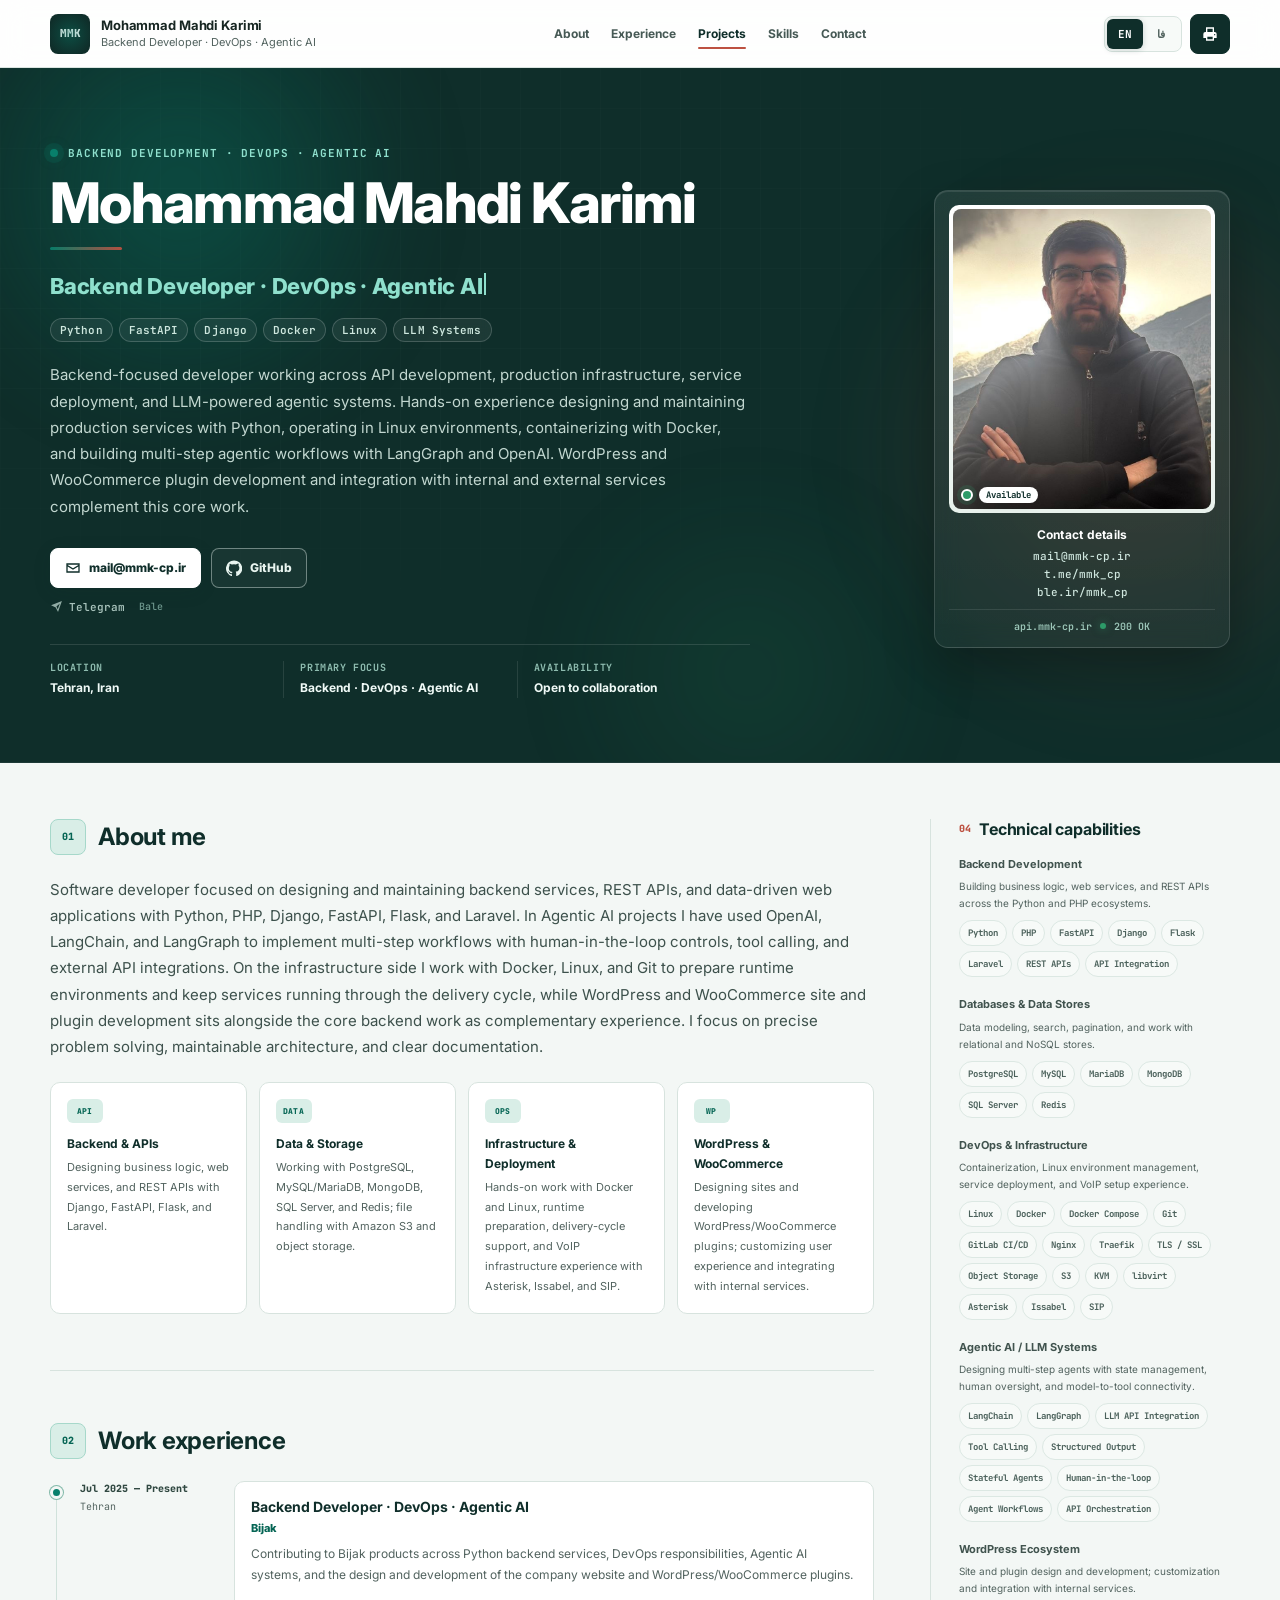
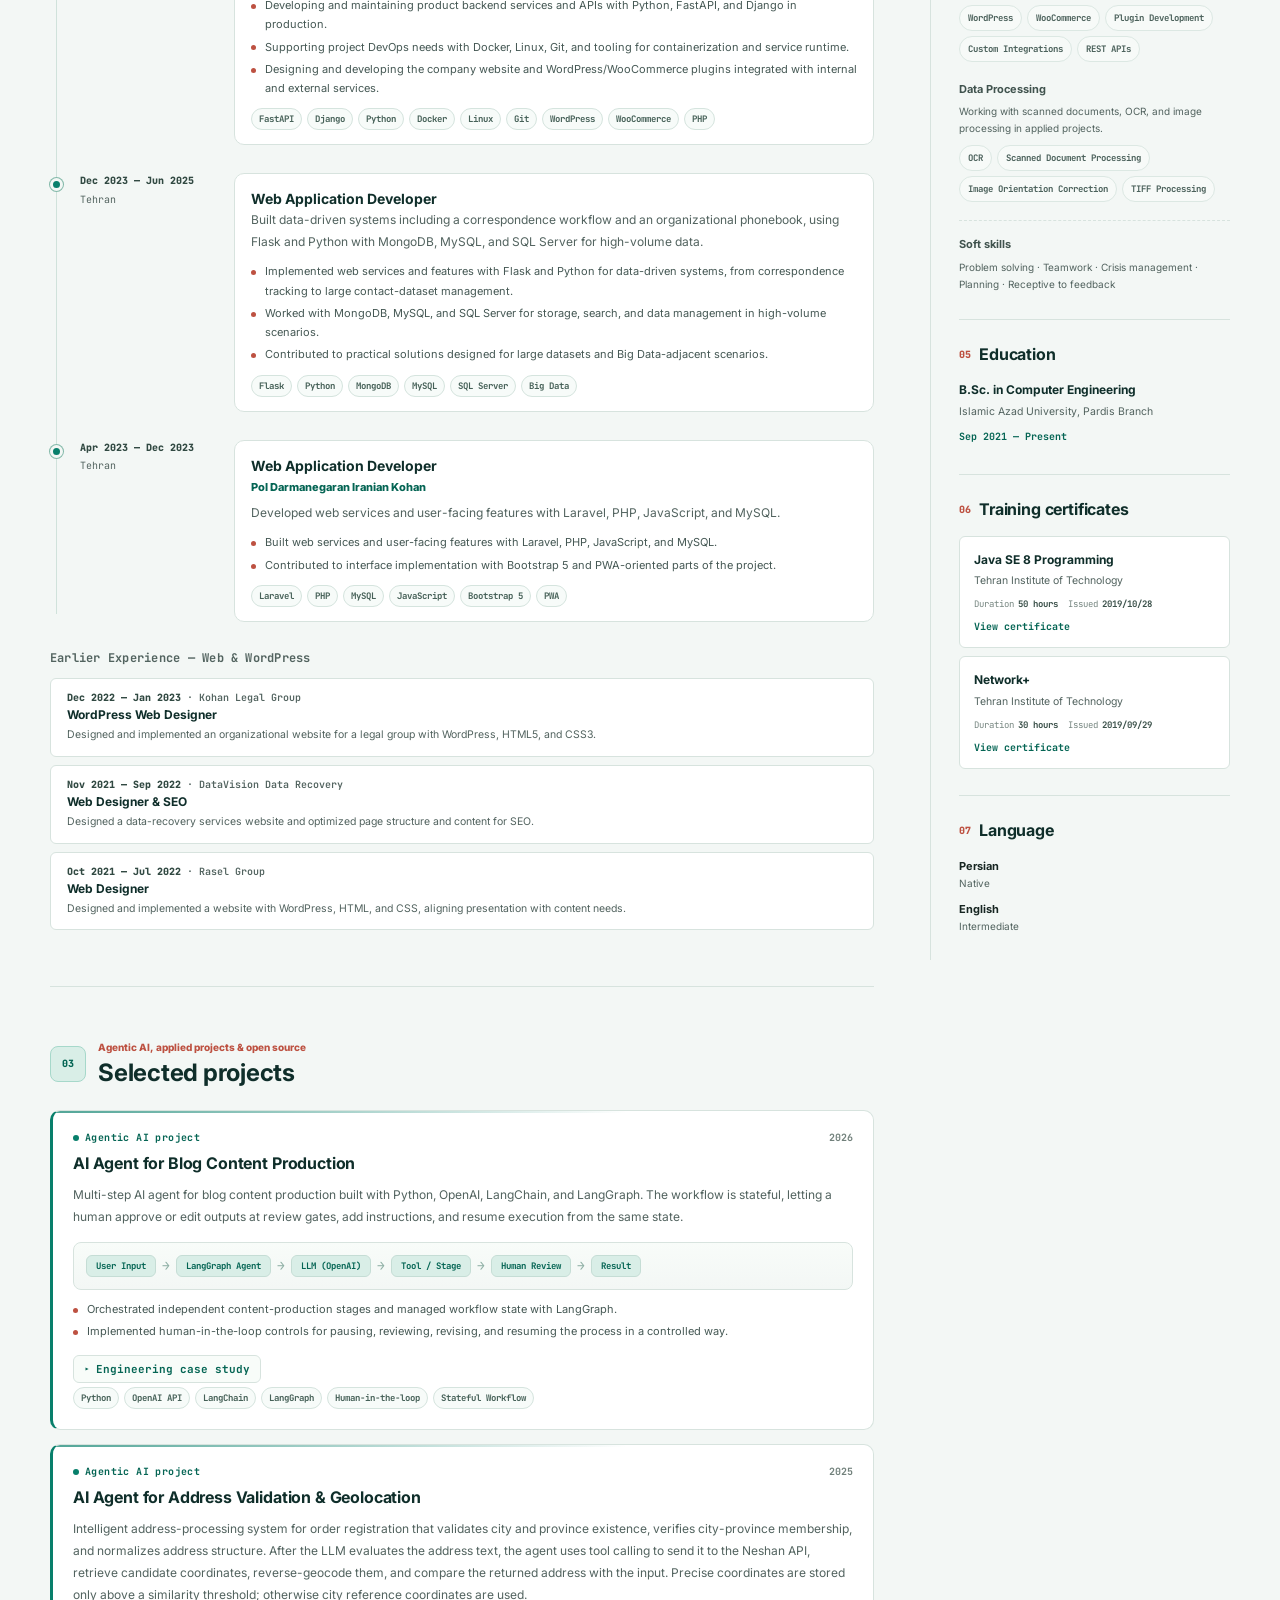
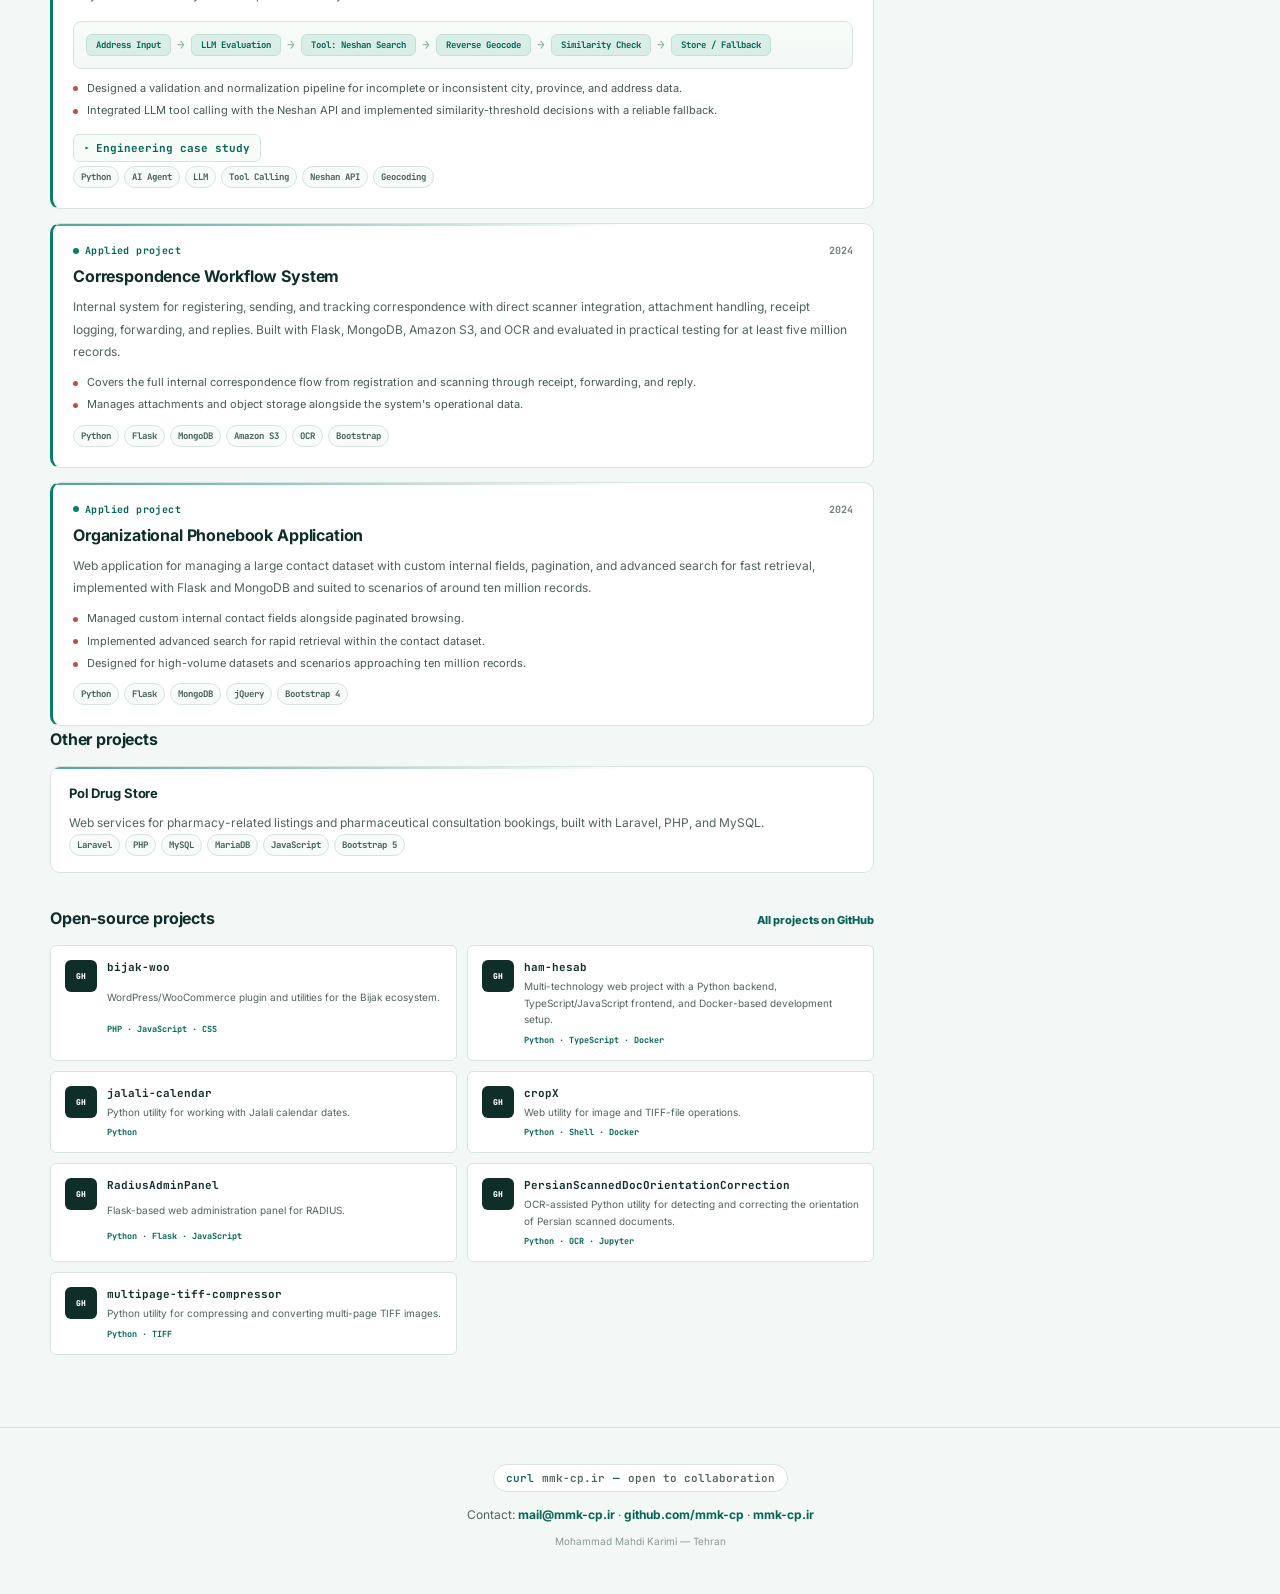
==== en/index.html @ 4f55b2a8 "make better website" ====
<!doctype html>
<html lang="en" dir="ltr">
<head>
  <meta charset="utf-8">
  <meta name="viewport" content="width=device-width, initial-scale=1">
  <meta name="theme-color" content="#0e2420">
  <meta name="description" content="Resume of Mohammad Mahdi Karimi — Backend Developer, DevOps and Agentic AI. Python, FastAPI, Docker, Linux and LLM-powered systems.">
  <link rel="canonical" href="https://mmk-cp.ir/en/">
  <link rel="alternate" hreflang="en" href="https://mmk-cp.ir/en/">
  <link rel="alternate" hreflang="fa" href="https://mmk-cp.ir/fa/">
  <link rel="alternate" hreflang="x-default" href="https://mmk-cp.ir/">
  <meta property="og:type" content="profile">
  <meta property="og:title" content="Mohammad Mahdi Karimi — Backend Developer · DevOps · Agentic AI">
  <meta property="og:description" content="Backend-focused developer working across APIs, production services, Linux infrastructure, containerized deployments, and LLM-powered agent workflows.">
  <meta property="og:url" content="https://mmk-cp.ir/">
  <meta property="og:image" content="https://mmk-cp.ir/assets/img/profile.png">
  <meta property="og:locale" content="en_US">
  <meta property="og:locale:alternate" content="fa_IR">
  <meta name="twitter:card" content="summary">
  <meta name="twitter:title" content="Mohammad Mahdi Karimi — Backend Developer · DevOps · Agentic AI">
  <meta name="twitter:description" content="Backend-focused developer across APIs, production services, and LLM-powered agent workflows.">
  <meta name="twitter:image" content="https://mmk-cp.ir/assets/img/profile.png">
  <title>Mohammad Mahdi Karimi — Backend Developer · DevOps · Agentic AI</title>
  <link rel="icon" href="../assets/img/favicon.svg" type="image/svg+xml">
  <link rel="preconnect" href="https://fonts.googleapis.com">
  <link rel="preconnect" href="https://fonts.gstatic.com" crossorigin>
  <link href="https://fonts.googleapis.com/css2?family=Inter:wght@400;500;600;700;800&family=JetBrains+Mono:wght@400;600&family=Vazirmatn:wght@400;500;600;700;800&display=swap" rel="stylesheet">
  <link rel="preload" href="../assets/img/profile.png" as="image" type="image/png">
  <link rel="stylesheet" href="../styles.css">
  <script type="application/ld+json" id="person-schema">
  {
    "@context": "https://schema.org",
    "@graph": [
      {
        "@type": "Person",
        "@id": "https://mmk-cp.ir/#person",
        "name": "Mohammad Mahdi Karimi",
        "alternateName": "محمد مهدی کریمی",
        "jobTitle": "Backend Developer · DevOps · Agentic AI",
        "url": "https://mmk-cp.ir",
        "image": "https://mmk-cp.ir/assets/img/profile.png",
        "email": "mailto:mail@mmk-cp.ir",
        "address": {"@type":"PostalAddress","addressLocality":"Tehran","addressCountry":"IR"},
        "sameAs": ["https://github.com/mmk-cp", "https://t.me/mmk_cp", "https://ble.ir/mmk_cp"],
        "knowsAbout": ["Backend Development","DevOps","Agentic AI","Python","FastAPI","Django","Docker","Linux","LLM Systems","LangGraph","LangChain","Tool Calling","PostgreSQL","MongoDB","WordPress","WooCommerce","Asterisk","SIP"]
      },
      {
        "@type": "WebSite",
        "@id": "https://mmk-cp.ir/#website",
        "name": "Mohammad Mahdi Karimi — Backend Developer · DevOps · Agentic AI",
        "url": "https://mmk-cp.ir",
        "inLanguage": ["en","fa"],
        "author": {"@id": "https://mmk-cp.ir/#person"}
      },
      {
        "@type": "ProfilePage",
        "@id": "https://mmk-cp.ir/#profile",
        "url": "https://mmk-cp.ir",
        "about": {"@id": "https://mmk-cp.ir/#person"},
        "inLanguage": "en"
      }
    ]
  }
  </script>
</head>
<body>
  <a class="skip-link" href="#main" data-i18n="skip">Skip to main content</a>

  <header class="topbar no-print" aria-label="Resume toolbar">
    <a class="brand" href="#top" aria-label="Home">
      <span class="brand-mark" aria-hidden="true"><span class="brand-mark-glow"></span>MMK</span>
      <span class="brand-copy">
        <strong data-i18n="brandName">Mohammad Mahdi Karimi</strong>
        <small data-i18n="brandRole">Backend Developer · DevOps · Agentic AI</small>
      </span>
    </a>
    <nav class="desktop-nav" id="desktopNav" aria-label="Resume sections">
      <a href="#about" data-i18n="navAbout">About</a>
      <a href="#experience" data-i18n="navExperience">Experience</a>
      <a href="#projects" data-i18n="navProjects">Projects</a>
      <a href="#skills" data-i18n="navSkills">Skills</a>
      <a href="#contact" data-i18n="navContact">Contact</a>
    </nav>
    <div class="toolbar">
      <div class="language-switch" role="group" aria-label="Select language">
        <button type="button" data-lang="en" class="is-active" aria-pressed="true">EN</button>
        <button type="button" data-lang="fa" aria-pressed="false">فا</button>
      </div>
      <button class="button button-primary" id="printButton" type="button" aria-label="Export PDF" title="Export PDF">
        <svg viewBox="0 0 24 24" aria-hidden="true"><path d="M6 9V2h12v7h1a3 3 0 0 1 3 3v6h-4v4H6v-4H2v-6a3 3 0 0 1 3-3h1Zm2-5v5h8V4H8Zm0 12v4h8v-4H8Zm11-2a1 1 0 1 0 0-2 1 1 0 0 0 0 2Z"/></svg>
      </button>
      <button class="nav-toggle no-print" id="navToggle" type="button" aria-label="Toggle navigation" aria-expanded="false">
        <span></span><span></span><span></span>
      </button>
    </div>
  </header>

  <div class="drawer-backdrop no-print" id="drawerBackdrop" hidden></div>
  <nav class="mobile-drawer no-print" id="mobileDrawer" aria-label="Resume sections" hidden>
    <a href="#about" data-i18n="navAbout">About</a>
    <a href="#experience" data-i18n="navExperience">Experience</a>
    <a href="#projects" data-i18n="navProjects">Projects</a>
    <a href="#skills" data-i18n="navSkills">Skills</a>
    <a href="#contact" data-i18n="navContact">Contact</a>
  </nav>
  <nav class="mobile-nav no-print" aria-label="Quick navigation">
    <a href="#about" data-i18n="navAbout">About</a>
    <a href="#experience" data-i18n="navExperience">Experience</a>
    <a href="#projects" data-i18n="navProjects">Projects</a>
    <a href="#skills" data-i18n="navSkills">Skills</a>
  </nav>
  <div class="scroll-progress" id="scrollProgress" aria-hidden="true"></div>

  <main id="main">
    <!-- HERO -->
    <section class="hero" id="top" aria-labelledby="hero-title">
      <div class="hero-bg" aria-hidden="true">
        <div class="hero-grid"></div>
        <div class="hero-orb hero-orb-a"></div>
        <div class="hero-orb hero-orb-b"></div>
        <div class="hero-orb hero-orb-c"></div>
      </div>
      <div class="hero-spotlight" id="heroSpotlight" aria-hidden="true"></div>
      <div class="container hero-layout">
        <div class="hero-content">
          <div class="hero-kicker">
            <span class="hero-kicker-dot" aria-hidden="true"></span>
            <span class="eyebrow" data-i18n="eyebrow">BACKEND DEVELOPMENT · DEVOPS · AGENTIC AI</span>
          </div>
          <h1 id="hero-title" data-i18n="name">Mohammad Mahdi Karimi</h1>
          <p class="hero-role" id="heroRole" aria-live="polite">Backend Developer · DevOps · Agentic AI</p>
          <div class="hero-techline" dir="ltr" aria-label="Core stack">
            <span>Python</span><span>FastAPI</span><span>Django</span><span>Docker</span><span>Linux</span><span>LLM Systems</span>
          </div>
          <p class="hero-summary" id="heroSummary">Backend-focused developer working across API development, production infrastructure, service deployment, and LLM-powered agentic systems. Hands-on experience designing and maintaining production services with Python, operating in Linux environments, containerizing with Docker, and building multi-step agentic workflows with LangGraph and OpenAI. WordPress and WooCommerce plugin development and integration with internal and external services complement this core work.</p>
          <div class="hero-actions hero-actions-primary">
            <a class="button button-light" href="mailto:mail@mmk-cp.ir">
              <svg viewBox="0 0 24 24" aria-hidden="true"><path d="M2 5h20v14H2V5Zm2 2v.5l8 5 8-5V7H4Zm16 10V9.8l-8 5-8-5V17h16Z"/></svg>
              <span>mail@mmk-cp.ir</span>
            </a>
            <a class="button button-ghost" href="https://github.com/mmk-cp" target="_blank" rel="noopener noreferrer">
              <svg viewBox="0 0 24 24" aria-hidden="true"><path d="M12 .7a12 12 0 0 0-3.8 23.4c.6.1.8-.3.8-.6v-2.3c-3.4.7-4.1-1.4-4.1-1.4-.5-1.4-1.3-1.8-1.3-1.8-1.1-.7.1-.7.1-.7 1.2.1 1.8 1.2 1.8 1.2 1.1 1.8 2.8 1.3 3.5 1 .1-.8.4-1.3.8-1.6-2.7-.3-5.5-1.3-5.5-5.9 0-1.3.5-2.4 1.2-3.2-.1-.3-.5-1.6.1-3.2 0 0 1-.3 3.3 1.2a11.4 11.4 0 0 1 6 0C17.7 5 18.7 5.3 18.7 5.3c.6 1.6.2 2.9.1 3.2.8.8 1.2 1.9 1.2 3.2 0 4.6-2.8 5.6-5.5 5.9.4.4.8 1.1.8 2.2v3.7c0 .3.2.7.8.6A12 12 0 0 0 12 .7Z"/></svg>
              <span>GitHub</span>
            </a>
          </div>
          <div class="hero-actions hero-actions-secondary" aria-label="Additional contact options">
            <a class="hero-link-secondary" href="https://t.me/mmk_cp" target="_blank" rel="noopener noreferrer">
              <svg viewBox="0 0 24 24" aria-hidden="true"><path d="m22 2-7.2 20-4.2-8.2L2 9.5 22 2Zm-10.1 10.1 2.4 4.8 3.7-10.3-6.1 5.5Z"/></svg>
              <span data-i18n="telegram">Telegram</span>
            </a>
            <a class="hero-link-tertiary" href="https://ble.ir/mmk_cp" target="_blank" rel="noopener noreferrer" data-i18n="bale">Bale</a>
          </div>
          <dl class="quick-facts">
            <div>
              <dt data-i18n="locationLabel">Location</dt>
              <dd data-i18n="location">Tehran, Iran</dd>
            </div>
            <div>
              <dt data-i18n="focusLabel">Primary focus</dt>
              <dd data-i18n="focus">Backend · DevOps · Agentic AI</dd>
            </div>
            <div>
              <dt data-i18n="workTypeLabel">Availability</dt>
              <dd data-i18n="workType">Open to collaboration</dd>
            </div>
          </dl>
        </div>
        <aside class="identity-card" aria-label="Contact details">
          <div class="identity-card-glow" aria-hidden="true"></div>
          <div class="profile-photo-wrap">
            <img src="../assets/img/profile.png" width="300" height="300" alt="Portrait of Mohammad Mahdi Karimi" id="profileImage" decoding="sync" fetchpriority="high">
            <span class="availability-dot" aria-hidden="true"></span>
            <span class="availability-label">Available</span>
          </div>
          <address class="identity-contact">
            <strong data-i18n="profileCardTitle">Contact details</strong>
            <a href="mailto:mail@mmk-cp.ir">mail@mmk-cp.ir</a>
            <a href="https://t.me/mmk_cp" target="_blank" rel="noopener noreferrer">t.me/mmk_cp</a>
            <a href="https://ble.ir/mmk_cp" target="_blank" rel="noopener noreferrer">ble.ir/mmk_cp</a>
          </address>
          <div class="identity-meta" aria-hidden="true">
            <span class="mono">api.mmk-cp.ir</span>
            <span class="mono-dot"></span>
            <span class="mono">200 OK</span>
          </div>
        </aside>
      </div>
    </section>

    <div class="container resume-shell">
      <div class="main-column">
        <!-- ABOUT -->
        <section class="resume-section intro-section reveal" id="about" aria-labelledby="about-title">
          <div class="section-heading">
            <span class="section-index">01</span>
            <h2 id="about-title" data-i18n="aboutTitle">About me</h2>
          </div>
          <p class="lead" id="aboutText">Software developer focused on designing and maintaining backend services, REST APIs, and data-driven web applications with Python, PHP, Django, FastAPI, Flask, and Laravel. In Agentic AI projects I have used OpenAI, LangChain, and LangGraph to implement multi-step workflows with human-in-the-loop controls, tool calling, and external API integrations. On the infrastructure side I work with Docker, Linux, and Git to prepare runtime environments and keep services running through the delivery cycle, while WordPress and WooCommerce site and plugin development sits alongside the core backend work as complementary experience. I focus on precise problem solving, maintainable architecture, and clear documentation.</p>
          <div class="strength-grid" id="strengthGrid"><article><span class="mini-icon" aria-hidden="true">API</span><h3>Backend &amp; APIs</h3><p>Designing business logic, web services, and REST APIs with Django, FastAPI, Flask, and Laravel.</p></article><article><span class="mini-icon" aria-hidden="true">DATA</span><h3>Data &amp; Storage</h3><p>Working with PostgreSQL, MySQL/MariaDB, MongoDB, SQL Server, and Redis; file handling with Amazon S3 and object storage.</p></article><article><span class="mini-icon" aria-hidden="true">OPS</span><h3>Infrastructure &amp; Deployment</h3><p>Hands-on work with Docker and Linux, runtime preparation, delivery-cycle support, and VoIP infrastructure experience with Asterisk, Issabel, and SIP.</p></article><article><span class="mini-icon" aria-hidden="true">WP</span><h3>WordPress &amp; WooCommerce</h3><p>Designing sites and developing WordPress/WooCommerce plugins; customizing user experience and integrating with internal services.</p></article></div>
        </section>

        <!-- EXPERIENCE -->
        <section class="resume-section reveal" id="experience" aria-labelledby="experience-title">
          <div class="section-heading">
            <span class="section-index">02</span>
            <div>
              <h2 id="experience-title" data-i18n="experienceTitle">Work experience</h2>
            </div>
          </div>
          <div class="timeline" id="experienceTimeline"><article class="timeline-item"><div class="timeline-marker" aria-hidden="true"></div><div class="timeline-meta"><time datetime="2025-07">Jul 2025 — Present</time><span>Tehran</span></div><div class="timeline-body"><h3>Backend Developer · DevOps · Agentic AI</h3><p class="company"><a href="https://bijak.ir/" target="_blank" rel="noopener noreferrer">Bijak</a></p><p>Contributing to Bijak products across Python backend services, DevOps responsibilities, Agentic AI systems, and the design and development of the company website and WordPress/WooCommerce plugins.</p><ul class="achievement-list"><li>Developing and maintaining product backend services and APIs with Python, FastAPI, and Django in production.</li><li>Supporting project DevOps needs with Docker, Linux, Git, and tooling for containerization and service runtime.</li><li>Designing and developing the company website and WordPress/WooCommerce plugins integrated with internal and external services.</li></ul><div class="tags"><span>FastAPI</span><span>Django</span><span>Python</span><span>Docker</span><span>Linux</span><span>Git</span><span>WordPress</span><span>WooCommerce</span><span>PHP</span></div></div></article><article class="timeline-item"><div class="timeline-marker" aria-hidden="true"></div><div class="timeline-meta"><time datetime="2023-12">Dec 2023 — Jun 2025</time><span>Tehran</span></div><div class="timeline-body"><h3>Web Application Developer</h3><p>Built data-driven systems including a correspondence workflow and an organizational phonebook, using Flask and Python with MongoDB, MySQL, and SQL Server for high-volume data.</p><ul class="achievement-list"><li>Implemented web services and features with Flask and Python for data-driven systems, from correspondence tracking to large contact-dataset management.</li><li>Worked with MongoDB, MySQL, and SQL Server for storage, search, and data management in high-volume scenarios.</li><li>Contributed to practical solutions designed for large datasets and Big Data-adjacent scenarios.</li></ul><div class="tags"><span>Flask</span><span>Python</span><span>MongoDB</span><span>MySQL</span><span>SQL Server</span><span>Big Data</span></div></div></article><article class="timeline-item"><div class="timeline-marker" aria-hidden="true"></div><div class="timeline-meta"><time datetime="2023-04">Apr 2023 — Dec 2023</time><span>Tehran</span></div><div class="timeline-body"><h3>Web Application Developer</h3><p class="company">Pol Darmanegaran Iranian Kohan</p><p>Developed web services and user-facing features with Laravel, PHP, JavaScript, and MySQL.</p><ul class="achievement-list"><li>Built web services and user-facing features with Laravel, PHP, JavaScript, and MySQL.</li><li>Contributed to interface implementation with Bootstrap 5 and PWA-oriented parts of the project.</li></ul><div class="tags"><span>Laravel</span><span>PHP</span><span>MySQL</span><span>JavaScript</span><span>Bootstrap 5</span><span>PWA</span></div></div></article></div>
          <div class="earlier-experience" id="earlierExperience"><h3 class="earlier-heading">Earlier Experience — Web &amp; WordPress</h3><div class="earlier-grid"><article class="earlier-card"><div class="earlier-meta"><time datetime="2022-12">Dec 2022 — Jan 2023</time> · <span>Kohan Legal Group</span></div><h3>WordPress Web Designer</h3><p>Designed and implemented an organizational website for a legal group with WordPress, HTML5, and CSS3.</p></article><article class="earlier-card"><div class="earlier-meta"><time datetime="2021-11">Nov 2021 — Sep 2022</time> · <span>DataVision Data Recovery</span></div><h3>Web Designer &amp; SEO</h3><p>Designed a data-recovery services website and optimized page structure and content for SEO.</p></article><article class="earlier-card"><div class="earlier-meta"><time datetime="2021-10">Oct 2021 — Jul 2022</time> · <span>Rasel Group</span></div><h3>Web Designer</h3><p>Designed and implemented a website with WordPress, HTML, and CSS, aligning presentation with content needs.</p></article></div></div>
        </section>

        <!-- PROJECTS -->
        <section class="resume-section reveal" id="projects" aria-labelledby="projects-title">
          <div class="section-heading">
            <span class="section-index">03</span>
            <div>
              <p data-i18n="projectsKicker">Agentic AI, applied projects & open source</p>
              <h2 id="projects-title" data-i18n="projectsTitle">Selected projects</h2>
            </div>
          </div>
          <div class="featured-projects" id="featuredProjects"><article class="project-card project-card-featured"><div class="project-topline"><span class="project-type">Agentic AI project</span><span class="project-year">2026</span></div><h3>AI Agent for Blog Content Production</h3><p>Multi-step AI agent for blog content production built with Python, OpenAI, LangChain, and LangGraph. The workflow is stateful, letting a human approve or edit outputs at review gates, add instructions, and resume execution from the same state.</p><div class="agent-flow" dir="ltr" aria-label="Agent workflow"><span class="flow-step">User Input</span><span class="flow-arrow" aria-hidden="true">→</span><span class="flow-step">LangGraph Agent</span><span class="flow-arrow" aria-hidden="true">→</span><span class="flow-step">LLM (OpenAI)</span><span class="flow-arrow" aria-hidden="true">→</span><span class="flow-step">Tool / Stage</span><span class="flow-arrow" aria-hidden="true">→</span><span class="flow-step">Human Review</span><span class="flow-arrow" aria-hidden="true">→</span><span class="flow-step">Result</span></div><ul class="project-points"><li>Orchestrated independent content-production stages and managed workflow state with LangGraph.</li><li>Implemented human-in-the-loop controls for pausing, reviewing, revising, and resuming the process in a controlled way.</li></ul><details class="case-study"><summary>Engineering case study</summary><div class="case-body"><div class="case-row"><strong>Problem</strong><p>Blog content production spans several dependent stages, and each stage output needs review before continuing; without human oversight, an early-stage error would invalidate the entire chain.</p></div><div class="case-row"><strong>Architecture / Approach</strong><p>Each stage was implemented as an independent node in a LangGraph graph, with full workflow state persisted. At review gates execution pauses and resumes from the same state after the user approves or edits.</p></div><div class="case-row"><strong>Engineering decisions</strong><p>LangGraph was chosen for orchestration and state management to keep resumable execution and stage branching simple; LangChain abstracts LLM invocation.</p></div><div class="case-row"><strong>Stack</strong><p dir="ltr">Python · OpenAI API · LangChain · LangGraph</p></div></div></details><div class="tags"><span>Python</span><span>OpenAI API</span><span>LangChain</span><span>LangGraph</span><span>Human-in-the-loop</span><span>Stateful Workflow</span></div></article><article class="project-card project-card-featured"><div class="project-topline"><span class="project-type">Agentic AI project</span><span class="project-year">2025</span></div><h3>AI Agent for Address Validation &amp; Geolocation</h3><p>Intelligent address-processing system for order registration that validates city and province existence, verifies city-province membership, and normalizes address structure. After the LLM evaluates the address text, the agent uses tool calling to send it to the Neshan API, retrieve candidate coordinates, reverse-geocode them, and compare the returned address with the input. Precise coordinates are stored only above a similarity threshold; otherwise city reference coordinates are used.</p><div class="agent-flow" dir="ltr" aria-label="Agent workflow"><span class="flow-step">Address Input</span><span class="flow-arrow" aria-hidden="true">→</span><span class="flow-step">LLM Evaluation</span><span class="flow-arrow" aria-hidden="true">→</span><span class="flow-step">Tool: Neshan Search</span><span class="flow-arrow" aria-hidden="true">→</span><span class="flow-step">Reverse Geocode</span><span class="flow-arrow" aria-hidden="true">→</span><span class="flow-step">Similarity Check</span><span class="flow-arrow" aria-hidden="true">→</span><span class="flow-step">Store / Fallback</span></div><ul class="project-points"><li>Designed a validation and normalization pipeline for incomplete or inconsistent city, province, and address data.</li><li>Integrated LLM tool calling with the Neshan API and implemented similarity-threshold decisions with a reliable fallback.</li></ul><details class="case-study"><summary>Engineering case study</summary><div class="case-body"><div class="case-row"><strong>Problem</strong><p>At order time, addresses are often incomplete or inconsistent, and incorrect geocoding can disrupt logistics.</p></div><div class="case-row"><strong>Architecture / Approach</strong><p>The agent first evaluates the address text with an LLM, then retrieves candidate coordinates via tool calling to the Neshan API and verifies them with reverse geocoding.</p></div><div class="case-row"><strong>Engineering decisions</strong><p>The final decision uses a similarity threshold between the input address and the reverse-geocoded result; below threshold the city reference coordinates are stored as a fallback to avoid persisting incorrect coordinates.</p></div><div class="case-row"><strong>Stack</strong><p dir="ltr">Python · LLM · Tool Calling · Neshan API · Geocoding</p></div></div></details><div class="tags"><span>Python</span><span>AI Agent</span><span>LLM</span><span>Tool Calling</span><span>Neshan API</span><span>Geocoding</span></div></article><article class="project-card project-card-featured"><div class="project-topline"><span class="project-type">Applied project</span><span class="project-year">2024</span></div><h3>Correspondence Workflow System</h3><p>Internal system for registering, sending, and tracking correspondence with direct scanner integration, attachment handling, receipt logging, forwarding, and replies. Built with Flask, MongoDB, Amazon S3, and OCR and evaluated in practical testing for at least five million records.</p><ul class="project-points"><li>Covers the full internal correspondence flow from registration and scanning through receipt, forwarding, and reply.</li><li>Manages attachments and object storage alongside the system's operational data.</li></ul><div class="tags"><span>Python</span><span>Flask</span><span>MongoDB</span><span>Amazon S3</span><span>OCR</span><span>Bootstrap</span></div></article><article class="project-card project-card-featured"><div class="project-topline"><span class="project-type">Applied project</span><span class="project-year">2024</span></div><h3>Organizational Phonebook Application</h3><p>Web application for managing a large contact dataset with custom internal fields, pagination, and advanced search for fast retrieval, implemented with Flask and MongoDB and suited to scenarios of around ten million records.</p><ul class="project-points"><li>Managed custom internal contact fields alongside paginated browsing.</li><li>Implemented advanced search for rapid retrieval within the contact dataset.</li><li>Designed for high-volume datasets and scenarios approaching ten million records.</li></ul><div class="tags"><span>Python</span><span>Flask</span><span>MongoDB</span><span>jQuery</span><span>Bootstrap 4</span></div></article></div>
          <div id="secondaryProjects"><h3 class="subsection-title secondary-title">Other projects</h3><div class="secondary-grid"><article class="project-card project-card-secondary"><h3>Pol Drug Store</h3><p>Web services for pharmacy-related listings and pharmaceutical consultation bookings, built with Laravel, PHP, and MySQL.</p><div class="tags"><span>Laravel</span><span>PHP</span><span>MySQL</span><span>MariaDB</span><span>JavaScript</span><span>Bootstrap 5</span></div></article></div></div>
          <div class="open-source-heading">
            <h3 class="subsection-title" data-i18n="openSourceTitle">Open-source projects</h3>
            <a class="github-link" href="https://github.com/mmk-cp" target="_blank" rel="noopener noreferrer" data-i18n="allGithubProjects">All projects on GitHub</a>
          </div>
          <div class="repo-grid" id="repoGrid"><a class="repo-card" href="https://github.com/mostafaamiri/bijak-woo" target="_blank" rel="noopener noreferrer"><span class="repo-icon" aria-hidden="true">GH</span><span class="repo-body"><strong dir="ltr">bijak-woo</strong><p>WordPress/WooCommerce plugin and utilities for the Bijak ecosystem.</p><span dir="ltr">PHP · JavaScript · CSS</span></span></a><a class="repo-card" href="https://github.com/mmk-cp/ham-hesab" target="_blank" rel="noopener noreferrer"><span class="repo-icon" aria-hidden="true">GH</span><span class="repo-body"><strong dir="ltr">ham-hesab</strong><p>Multi-technology web project with a Python backend, TypeScript/JavaScript frontend, and Docker-based development setup.</p><span dir="ltr">Python · TypeScript · Docker</span></span></a><a class="repo-card" href="https://github.com/mmk-cp/jalali-calendar" target="_blank" rel="noopener noreferrer"><span class="repo-icon" aria-hidden="true">GH</span><span class="repo-body"><strong dir="ltr">jalali-calendar</strong><p>Python utility for working with Jalali calendar dates.</p><span dir="ltr">Python</span></span></a><a class="repo-card" href="https://github.com/Majholl/cropX" target="_blank" rel="noopener noreferrer"><span class="repo-icon" aria-hidden="true">GH</span><span class="repo-body"><strong dir="ltr">cropX</strong><p>Web utility for image and TIFF-file operations.</p><span dir="ltr">Python · Shell · Docker</span></span></a><a class="repo-card" href="https://github.com/mmk-cp/RadiusAdminPanel" target="_blank" rel="noopener noreferrer"><span class="repo-icon" aria-hidden="true">GH</span><span class="repo-body"><strong dir="ltr">RadiusAdminPanel</strong><p>Flask-based web administration panel for RADIUS.</p><span dir="ltr">Python · Flask · JavaScript</span></span></a><a class="repo-card" href="https://github.com/mmk-cp/PersianScannedDocOrientationCorrection" target="_blank" rel="noopener noreferrer"><span class="repo-icon" aria-hidden="true">GH</span><span class="repo-body"><strong dir="ltr">PersianScannedDocOrientationCorrection</strong><p>OCR-assisted Python utility for detecting and correcting the orientation of Persian scanned documents.</p><span dir="ltr">Python · OCR · Jupyter</span></span></a><a class="repo-card" href="https://github.com/mmk-cp/multipage-tiff-compressor" target="_blank" rel="noopener noreferrer"><span class="repo-icon" aria-hidden="true">GH</span><span class="repo-body"><strong dir="ltr">multipage-tiff-compressor</strong><p>Python utility for compressing and converting multi-page TIFF images.</p><span dir="ltr">Python · TIFF</span></span></a></div>
        </section>
      </div>

      <aside class="side-column">
        <!-- SKILLS -->
        <section class="side-section reveal" id="skills" aria-labelledby="skills-title">
          <div class="side-heading"><span>04</span><h2 id="skills-title" data-i18n="skillsTitle">Technical capabilities</h2></div>
          <div id="skillsContainer"><div class="skill-group"><h3>Backend Development</h3><p class="skill-note">Building business logic, web services, and REST APIs across the Python and PHP ecosystems.</p><div class="skill-list"><span>Python</span><span>PHP</span><span>FastAPI</span><span>Django</span><span>Flask</span><span>Laravel</span><span>REST APIs</span><span>API Integration</span></div></div><div class="skill-group"><h3>Databases &amp; Data Stores</h3><p class="skill-note">Data modeling, search, pagination, and work with relational and NoSQL stores.</p><div class="skill-list"><span>PostgreSQL</span><span>MySQL</span><span>MariaDB</span><span>MongoDB</span><span>SQL Server</span><span>Redis</span></div></div><div class="skill-group"><h3>DevOps &amp; Infrastructure</h3><p class="skill-note">Containerization, Linux environment management, service deployment, and VoIP setup experience.</p><div class="skill-list"><span>Linux</span><span>Docker</span><span>Docker Compose</span><span>Git</span><span>GitLab CI/CD</span><span>Nginx</span><span>Traefik</span><span>TLS / SSL</span><span>Object Storage</span><span>S3</span><span>KVM</span><span>libvirt</span><span>Asterisk</span><span>Issabel</span><span>SIP</span></div></div><div class="skill-group"><h3>Agentic AI / LLM Systems</h3><p class="skill-note">Designing multi-step agents with state management, human oversight, and model-to-tool connectivity.</p><div class="skill-list"><span>LangChain</span><span>LangGraph</span><span>LLM API Integration</span><span>Tool Calling</span><span>Structured Output</span><span>Stateful Agents</span><span>Human-in-the-loop</span><span>Agent Workflows</span><span>API Orchestration</span></div></div><div class="skill-group"><h3>WordPress Ecosystem</h3><p class="skill-note">Site and plugin design and development; customization and integration with internal services.</p><div class="skill-list"><span>WordPress</span><span>WooCommerce</span><span>Plugin Development</span><span>Custom Integrations</span><span>REST APIs</span></div></div><div class="skill-group"><h3>Data Processing</h3><p class="skill-note">Working with scanned documents, OCR, and image processing in applied projects.</p><div class="skill-list"><span>OCR</span><span>Scanned Document Processing</span><span>Image Orientation Correction</span><span>TIFF Processing</span></div></div><div class="skill-group skill-group-soft"><h3>Soft skills</h3><p class="skill-note skill-note-soft">Problem solving · Teamwork · Crisis management · Planning · Receptive to feedback</p></div></div>
        </section>

        <!-- EDUCATION -->
        <section class="side-section reveal" id="education" aria-labelledby="education-title">
          <div class="side-heading"><span>05</span><h2 id="education-title" data-i18n="educationTitle">Education</h2></div>
          <div id="educationContainer"><article class="education-item"><div><h3>B.Sc. in Computer Engineering</h3><p>Islamic Azad University, Pardis Branch</p><time datetime="2021-09">Sep 2021 — Present</time></div></article></div>
        </section>

        <!-- CERTIFICATES -->
        <section class="side-section reveal" id="certificates" aria-labelledby="certificates-title">
          <div class="side-heading"><span>06</span><h2 id="certificates-title" data-i18n="certificatesTitle">Training certificates</h2></div>
          <div id="certificatesContainer"><article class="certificate-card"><div><h3>Java SE 8 Programming</h3><p>Tehran Institute of Technology</p><dl><div><dt>Duration</dt><dd>50 hours</dd></div><div><dt>Issued</dt><dd dir="ltr">2019/10/28</dd></div></dl></div><button class="text-button no-print" type="button" data-certificate="java">View certificate</button></article><article class="certificate-card"><div><h3>Network+</h3><p>Tehran Institute of Technology</p><dl><div><dt>Duration</dt><dd>30 hours</dd></div><div><dt>Issued</dt><dd dir="ltr">2019/09/29</dd></div></dl></div><button class="text-button no-print" type="button" data-certificate="network">View certificate</button></article></div>
        </section>

        <!-- LANGUAGES -->
        <section class="side-section reveal" aria-labelledby="language-title">
          <div class="side-heading"><span>07</span><h2 id="language-title" data-i18n="languageTitle">Language</h2></div>
          <div id="languagesContainer"><div class="language-item"><div><strong>Persian</strong><span>Native</span></div></div><div class="language-item"><div><strong>English</strong><span>Intermediate</span></div></div></div>
        </section>
      </aside>
    </div>

    <footer class="site-footer reveal" id="contact">
      <div class="container site-footer-inner">
        <div class="footer-terminal" aria-hidden="true">
          <span class="mono">curl</span> mmk-cp.ir <span class="mono muted">—</span> <span data-i18n="footerTerminalHint">open to collaboration</span>
        </div>
        <p>
          <span data-i18n="footerContact">Contact:</span>
          <a href="mailto:mail@mmk-cp.ir">mail@mmk-cp.ir</a>
          <span aria-hidden="true"> · </span>
          <a href="https://github.com/mmk-cp" target="_blank" rel="noopener noreferrer">github.com/mmk-cp</a>
          <span aria-hidden="true"> · </span>
          <a href="https://mmk-cp.ir">mmk-cp.ir</a>
        </p>
        <p class="footer-copy" data-i18n="footerCopy">Mohammad Mahdi Karimi — Tehran</p>
      </div>
    </footer>
  </main>

  <dialog class="certificate-dialog" id="certificateDialog" aria-labelledby="certificateDialogTitle">
    <div class="dialog-toolbar">
      <h2 id="certificateDialogTitle">Certificate</h2>
      <button type="button" id="closeDialog" aria-label="Close">×</button>
    </div>
    <img id="certificateImage" src="" alt="">
  </dialog>

  <section class="print-resume" id="printResume" aria-hidden="true"></section>

  <noscript><style>.reveal{opacity:1!important;transform:none!important}</style><p style="max-width:860px;margin:24px auto;padding:12px 16px;border:1px solid #d7e3de;border-radius:8px;background:#fff;color:#172622;text-align:center">JavaScript is disabled — you are viewing the static English resume. Switch to <a href="/fa/">Persian</a> or enable JavaScript for full interactivity.</p></noscript>
  <script src="../jalali.js"></script>
  <script src="../resume-data.js"></script>
  <script src="../script.js" defer></script>
</body>
</html>
---- styles.css ----
:root {
  --canvas: #f3f7f5;
  --surface: #ffffff;
  --surface-soft: #edf6f2;
  --ink: #172622;
  --muted: #52635f;
  --line: #d7e3de;
  --line-strong: #b9d4cb;
  --deep: #0f2e2a;
  --deep-soft: #1a3d36;
  --deep-card: #17332f;
  --teal: #087f6b;
  --teal-dark: #056554;
  --teal-soft: #d9eee7;
  --teal-glow: rgba(8, 127, 107, .18);
  --coral: #bd5141;
  --coral-soft: #fae7e2;
  --success: #2d9b68;
  --font-fa: "Vazirmatn", "Noto Sans Arabic", Tahoma, Arial, sans-serif;
  --font-en: "Inter", "Noto Sans", Arial, sans-serif;
  --font-mono: "JetBrains Mono", ui-monospace, monospace;
  --radius: 10px;
  --radius-sm: 6px;
}

* { box-sizing: border-box; }
html { scroll-behavior: smooth; scroll-padding-top: 88px; }
body { margin: 0; color: var(--ink); background: var(--canvas); font-family: var(--font-en); font-size: 15px; line-height: 1.65; text-rendering: optimizeLegibility; -webkit-font-smoothing: antialiased; }
html[lang="fa"] body { font-family: var(--font-fa); line-height: 1.9; }
img { display: block; max-width: 100%; }
a { color: inherit; }
button, input, textarea, select { font: inherit; }
button, a { -webkit-tap-highlight-color: transparent; }
:focus-visible { outline: 3px solid rgba(8, 127, 107, .35); outline-offset: 3px; }
.mono { font-family: var(--font-mono); }
.muted { color: var(--muted); }

.container { width: min(1180px, calc(100% - 48px)); margin-inline: auto; }
.skip-link { position: fixed; z-index: 1000; top: 10px; inset-inline-start: 10px; padding: 8px 12px; color: var(--deep); background: #fff; border: 1px solid var(--line); border-radius: 6px; transform: translateY(-160%); text-decoration: none; }
.skip-link:focus { transform: translateY(0); }

/* ===== Topbar ===== */
.topbar { position: sticky; z-index: 100; top: 0; min-height: 68px; display: flex; align-items: center; gap: 20px; padding: 8px max(20px, calc((100vw - 1180px) / 2)); background: rgba(255,255,255,.88); border-bottom: 1px solid rgba(215,227,222,.9); backdrop-filter: blur(14px) saturate(1.2); }
.brand { min-width: 220px; display: inline-flex; align-items: center; gap: 11px; text-decoration: none; }
.brand-mark { position: relative; width: 40px; height: 40px; display: grid; flex: 0 0 auto; place-items: center; border-radius: 8px; color: #fff; background: var(--deep); font: 800 11px/1 var(--font-mono); overflow: hidden; isolation: isolate; }
.brand-mark-glow { position: absolute; inset: -12px; background: radial-gradient(closest-side, rgba(8,127,107,.55), transparent 70%); opacity: .7; }
.brand-copy { display: grid; line-height: 1.35; }
.brand-copy strong { font-size: 13px; letter-spacing: -.01em; }
.brand-copy small { color: var(--muted); font-size: 11px; }
.desktop-nav { display: flex; align-items: center; gap: 2px; margin-inline: auto; }
.desktop-nav a { position: relative; padding: 8px 10px; color: #465955; font-size: 12px; font-weight: 700; text-decoration: none; transition: color .18s ease; }
.desktop-nav a::after { content: ""; position: absolute; left: 10px; right: 10px; bottom: 2px; height: 2px; border-radius: 1px; background: var(--coral); transform: scaleX(0); transform-origin: center; transition: transform .18s ease; }
.desktop-nav a:hover, .desktop-nav a.is-active { color: var(--deep); }
.desktop-nav a.is-active::after { transform: scaleX(1); }
.toolbar { display: flex; align-items: center; gap: 8px; }
.language-switch { display: flex; align-items: center; padding: 2px; border: 1px solid var(--line); border-radius: 8px; background: #f7faf8; direction: ltr; }
.language-switch button { width: 36px; height: 30px; border: 0; border-radius: 6px; color: var(--muted); background: transparent; font: 700 11px var(--font-mono); cursor: pointer; transition: background .15s ease, color .15s ease; }
.language-switch button.is-active { color: #fff; background: var(--deep); box-shadow: 0 1px 6px rgba(15,46,42,.18); }
.button { min-height: 40px; display: inline-flex; align-items: center; justify-content: center; gap: 8px; padding: 8px 14px; border: 1px solid transparent; border-radius: 8px; font-size: 12px; font-weight: 800; text-decoration: none; cursor: pointer; transition: background .18s ease, color .18s ease, border-color .18s ease, transform .18s ease, box-shadow .18s ease; }
.button:hover { transform: translateY(-1px); }
.button:disabled { cursor: wait; opacity: .72; transform: none; }
.button svg { width: 16px; height: 16px; flex: 0 0 auto; fill: currentColor; }
.button-primary { width: 40px; padding-inline: 0; color: #fff; background: var(--deep); border-color: var(--deep); }
.button-primary:hover { background: var(--teal-dark); border-color: var(--teal-dark); }
.button-light { color: var(--deep); background: #fff; border-color: #fff; box-shadow: 0 4px 18px rgba(15,46,42,.12); }
.button-light:hover { color: var(--teal-dark); background: var(--teal-soft); border-color: var(--teal-soft); }
.button-ghost { color: #e8f4ef; border-color: rgba(232,244,239,.42); background: rgba(255,255,255,.04); }
.button-ghost:hover { color: #fff; border-color: rgba(255,255,255,.7); background: rgba(255,255,255,.08); }
.nav-toggle { display: none; width: 40px; height: 40px; padding: 0; border: 1px solid var(--line); border-radius: 8px; background: #fff; cursor: pointer; flex-direction: column; align-items: center; justify-content: center; gap: 4px; }
.nav-toggle span { display: block; width: 18px; height: 2px; border-radius: 1px; background: var(--deep); transition: transform .2s ease, opacity .2s ease; }
.nav-toggle[aria-expanded="true"] span:nth-child(1) { transform: translateY(6px) rotate(45deg); }
.nav-toggle[aria-expanded="true"] span:nth-child(2) { opacity: 0; }
.nav-toggle[aria-expanded="true"] span:nth-child(3) { transform: translateY(-6px) rotate(-45deg); }

[hidden] { display: none !important; }
.scroll-progress { position: fixed; top: 0; left: 0; right: 0; height: 2px; z-index: 200; background: linear-gradient(90deg, var(--teal), var(--coral)); transform-origin: left; transform: scaleX(0); pointer-events: none; }

.mobile-nav { display: none; }
.mobile-drawer { position: fixed; z-index: 90; top: 68px; left: 0; right: 0; display: grid; gap: 2px; padding: 12px 16px 16px; border-bottom: 1px solid var(--line); background: rgba(255,255,255,.98); backdrop-filter: blur(12px); box-shadow: 0 12px 32px rgba(15,46,42,.12); animation: drawerIn .22s ease; }
.mobile-drawer[hidden] { display: none !important; animation: none; }
.mobile-drawer a { padding: 10px 12px; border-radius: 8px; color: var(--deep); font-size: 13px; font-weight: 700; text-decoration: none; }
.mobile-drawer a:hover { background: var(--teal-soft); }
.drawer-backdrop { position: fixed; inset: 68px 0 0; z-index: 89; background: rgba(15,46,42,.18); backdrop-filter: blur(2px); }
.drawer-backdrop[hidden] { display: none !important; }
@keyframes drawerIn { from { opacity: 0; transform: translateY(-8px); } to { opacity: 1; transform: none; } }

/* ===== Hero ===== */
.hero { position: relative; color: #fff; background: var(--deep); border-bottom: 1px solid rgba(255,255,255,.06); overflow: hidden; isolation: isolate; }
.hero-spotlight { position: absolute; inset: 0; z-index: 1; pointer-events: none; opacity: 0; transition: opacity .3s ease; background: radial-gradient(420px circle at var(--mx, 30%) var(--my, 40%), rgba(143,224,205,.14), transparent 65%); }
.hero:hover .hero-spotlight { opacity: 1; }
.hero-bg { position: absolute; inset: 0; z-index: 0; overflow: hidden; pointer-events: none; }
.hero-grid { position: absolute; inset: 0; opacity: .22; background-image: linear-gradient(rgba(255,255,255,.07) 1px, transparent 1px), linear-gradient(90deg, rgba(255,255,255,.07) 1px, transparent 1px); background-size: 40px 40px; mask-image: radial-gradient(ellipse 90% 70% at 28% 30%, #000 35%, transparent 72%); }
.hero-orb { position: absolute; border-radius: 50%; filter: blur(42px); opacity: .45; will-change: transform; }
.hero-orb-a { width: 520px; height: 520px; left: -80px; top: -140px; background: radial-gradient(circle at 50% 50%, rgba(8,127,107,.9), transparent 68%); animation: driftA 18s ease-in-out infinite alternate; }
.hero-orb-b { width: 620px; height: 620px; right: -160px; top: 10%; background: radial-gradient(circle at 50% 50%, rgba(189,81,65,.42), transparent 68%); animation: driftB 22s ease-in-out infinite alternate; }
.hero-orb-c { width: 420px; height: 420px; left: 42%; bottom: -120px; background: radial-gradient(circle at 50% 50%, rgba(45,155,104,.28), transparent 70%); animation: driftA 26s ease-in-out infinite alternate-reverse; }
@keyframes driftA { from { transform: translate(0,0) scale(1); } to { transform: translate(18px, -14px) scale(1.04); } }
@keyframes driftB { from { transform: translate(0,0) scale(1); } to { transform: translate(-14px, 12px) scale(1.05); } }

.hero-layout { position: relative; z-index: 1; min-height: 520px; display: grid; grid-template-columns: minmax(0, 1fr) 296px; align-items: center; gap: 56px; padding-block: 72px 64px; }
.hero-kicker { display: inline-flex; align-items: center; gap: 10px; margin-bottom: 14px; }
.hero-kicker-dot { width: 8px; height: 8px; border-radius: 50%; background: var(--teal); box-shadow: 0 0 0 6px rgba(8,127,107,.18), 0 0 14px rgba(8,127,107,.45); animation: pulse 2.4s ease-in-out infinite; }
@keyframes pulse { 0%,100% { transform: scale(1); opacity: 1; } 50% { transform: scale(1.08); opacity: .85; } }
.eyebrow { margin: 0; color: #8fe0cd; font: 700 11px/1.3 var(--font-mono); letter-spacing: .08em; }
.hero h1 { margin: 0; font-size: clamp(34px, 5vw, 56px); line-height: 1.05; font-weight: 800; letter-spacing: -.03em; text-wrap: balance; }
.hero h1::after { content: ""; display: block; width: 72px; height: 3px; margin-top: 14px; border-radius: 2px; background: linear-gradient(90deg, var(--teal), var(--coral)); opacity: .95; }
.hero-role { margin: 18px 0 0; color: #dff1ea; font-size: clamp(16px, 2.2vw, 22px); font-weight: 700; letter-spacing: -.01em; }
.hero-role-typed { color: #8fe0cd; font-weight: 800; }
.hero-role-cursor { display: inline-block; width: 2px; height: 1em; margin-inline-start: 2px; background: #8fe0cd; vertical-align: -1px; animation: blink 1s steps(2,end) infinite; }
@keyframes blink { 0%,50% { opacity: 1; } 51%,100% { opacity: 0; } }
.hero-techline { display: flex; flex-wrap: wrap; gap: 6px; margin-top: 14px; }
.hero-techline span { display: inline-flex; align-items: center; padding: 4px 9px; border: 1px solid rgba(255,255,255,.18); border-radius: 999px; color: #cfe8df; background: rgba(255,255,255,.06); font: 600 11px var(--font-mono); letter-spacing: .01em; backdrop-filter: blur(6px); }
.hero-summary { max-width: 700px; margin: 20px 0 0; color: #b9d3cb; font-size: 15px; line-height: 1.9; }
html[lang="en"] .hero-summary { color: #c2d7d0; line-height: 1.75; }
.hero-actions { display: flex; flex-wrap: wrap; gap: 10px; margin-top: 28px; }
.hero-actions-primary { margin-top: 28px; }
.hero-actions-secondary { display: flex; align-items: center; gap: 14px; margin-top: 12px; }
.hero-link-secondary { display: inline-flex; align-items: center; gap: 6px; color: #b9d3cb; font: 600 11px var(--font-mono); text-decoration: none; opacity: .9; transition: color .15s ease, opacity .15s ease; }
.hero-link-secondary svg { width: 13px; height: 13px; fill: currentColor; opacity: .85; }
.hero-link-secondary:hover { color: #fff; opacity: 1; text-decoration: underline; text-underline-offset: 3px; }
.hero-link-tertiary { color: #8fbdb0; font: 500 10px var(--font-mono); text-decoration: none; opacity: .75; transition: color .15s ease, opacity .15s ease; }
.hero-link-tertiary:hover { color: #cfe8df; opacity: 1; text-decoration: underline; text-underline-offset: 3px; }
.quick-facts { max-width: 700px; display: grid; grid-template-columns: repeat(3, minmax(0, 1fr)); margin: 30px 0 0; padding: 16px 0 0; border-top: 1px solid rgba(255,255,255,.12); }
.quick-facts div { min-width: 0; padding-inline: 16px; }
.quick-facts div:first-child { padding-inline-start: 0; }
.quick-facts div + div { border-inline-start: 1px solid rgba(255,255,255,.1); }
.quick-facts dt { color: #8fbdb0; font: 700 10px var(--font-mono); letter-spacing: .06em; text-transform: uppercase; }
.quick-facts dd { margin: 4px 0 0; color: #f0faf7; font-size: 12px; font-weight: 700; overflow-wrap: anywhere; }

.identity-card { position: relative; width: 100%; padding: 14px; border: 1px solid rgba(255,255,255,.14); border-radius: 14px; background: linear-gradient(180deg, rgba(255,255,255,.08), rgba(255,255,255,.04)); backdrop-filter: blur(12px); box-shadow: 0 20px 50px rgba(0,0,0,.28), inset 0 1px 0 rgba(255,255,255,.1); overflow: hidden; }
.identity-card-glow { position: absolute; inset: -40% -20% auto -20%; height: 220px; background: radial-gradient(ellipse at 50% 0%, rgba(143,224,205,.22), transparent 62%); pointer-events: none; }
.profile-photo-wrap { position: relative; padding: 4px; background: linear-gradient(180deg, #fff, #e8f1ec); border-radius: 10px; }
.profile-photo-wrap img { width: 100%; aspect-ratio: 1 / 1; border-radius: 8px; object-fit: cover; object-position: center; }
.availability-dot { position: absolute; inset-inline-start: 12px; bottom: 12px; width: 12px; height: 12px; border: 2px solid #fff; border-radius: 50%; background: var(--success); box-shadow: 0 0 0 4px rgba(45,155,104,.18); }
.availability-label { position: absolute; inset-inline-start: 30px; bottom: 10px; padding: 2px 7px; border-radius: 999px; color: #0f2e2a; background: #fff; font: 700 9px var(--font-mono); box-shadow: 0 2px 8px rgba(0,0,0,.12); }
.identity-contact { position: relative; display: grid; gap: 4px; margin: 12px 2px 0; color: #cfe6de; font-style: normal; text-align: center; }
.identity-contact strong { color: #fff; font-size: 12px; letter-spacing: .02em; }
.identity-contact a { color: #cfe6de; font: 500 11px var(--font-mono); text-decoration: none; direction: ltr; }
.identity-contact a:hover { color: #fff; text-decoration: underline; }
.identity-meta { display: flex; align-items: center; justify-content: center; gap: 8px; margin-top: 10px; padding-top: 10px; border-top: 1px solid rgba(255,255,255,.1); color: #9ec8ba; font: 600 10px var(--font-mono); }
.mono-dot { width: 6px; height: 6px; border-radius: 50%; background: var(--success); box-shadow: 0 0 8px rgba(45,155,104,.6); }

/* ===== Reveal ===== */
.reveal { opacity: 1; transform: none; }
@media (prefers-reduced-motion: no-preference) {
  .reveal { opacity: 0; transform: translateY(14px); transition: opacity .6s ease, transform .6s ease; }
  .reveal.is-visible { opacity: 1; transform: none; }
  .reveal.is-visible .strength-grid article { animation: cardIn .5s ease both; }
  .reveal.is-visible .strength-grid article:nth-child(2) { animation-delay: .06s; }
  .reveal.is-visible .strength-grid article:nth-child(3) { animation-delay: .12s; }
  .reveal.is-visible .strength-grid article:nth-child(4) { animation-delay: .18s; }
}
@keyframes cardIn { from { opacity: 0; transform: translateY(10px); } to { opacity: 1; transform: none; } }

/* ===== Resume shell ===== */
.resume-shell { display: grid; grid-template-columns: minmax(0, 1fr) 300px; align-items: start; gap: 56px; padding-block: 56px 72px; }
.main-column { min-width: 0; }
.resume-section + .resume-section { margin-top: 56px; padding-top: 52px; border-top: 1px solid var(--line); }
.section-heading { display: flex; align-items: center; gap: 12px; margin-bottom: 22px; }
.section-index { width: 36px; height: 36px; display: grid; flex: 0 0 auto; place-items: center; border: 1px solid #a6d8ca; border-radius: 8px; color: var(--teal-dark); background: var(--teal-soft); font: 800 10px var(--font-mono); }
.section-heading p { margin: 0 0 1px; color: var(--coral); font-size: 10px; font-weight: 800; }
.section-heading h2, .side-heading h2 { margin: 0; color: var(--deep); line-height: 1.3; letter-spacing: -.01em; }
.section-heading h2 { font-size: 24px; }
.lead { max-width: 860px; margin: 0; color: #3d514c; font-size: 15px; line-height: 2; }
html[lang="en"] .lead { line-height: 1.75; }

/* ===== Strength grid ===== */
.strength-grid { display: grid; grid-template-columns: repeat(4, minmax(0, 1fr)); gap: 12px; margin-top: 22px; }
.strength-grid article { min-width: 0; padding: 16px; border: 1px solid var(--line); border-radius: var(--radius); background: var(--surface); transition: border-color .18s ease, box-shadow .18s ease, transform .18s ease; }
.strength-grid article:hover { border-color: #bfe0d4; box-shadow: 0 8px 24px rgba(15,46,42,.06); transform: translateY(-2px); }
.mini-icon { width: max-content; min-width: 36px; height: 24px; display: grid; place-items: center; padding-inline: 7px; color: var(--teal-dark); background: var(--teal-soft); border-radius: 6px; font: 800 8px var(--font-mono); letter-spacing: .04em; }
.strength-grid h3 { margin: 11px 0 4px; color: var(--deep); font-size: 12px; }
.strength-grid p { margin: 0; color: var(--muted); font-size: 11px; line-height: 1.8; }

/* ===== Experience timeline ===== */
.timeline { position: relative; }
.timeline::before { content: ""; position: absolute; top: 6px; bottom: 8px; inset-inline-start: 6px; width: 1px; background: #d0e2db; }
.timeline-progress { position: absolute; top: 6px; left: 6px; width: 1px; background: linear-gradient(180deg, var(--teal), var(--coral)); transform-origin: top; transform: scaleY(0); transition: transform .15s linear; }
html[dir="rtl"] .timeline-progress { left: auto; right: 6px; }
.timeline-item { position: relative; display: grid; grid-template-columns: 132px minmax(0, 1fr); gap: 22px; padding-inline-start: 30px; padding-bottom: 28px; }
.timeline-item:last-child { padding-bottom: 0; }
.timeline-marker { position: absolute; top: 5px; inset-inline-start: 0; width: 13px; height: 13px; border: 3px solid var(--canvas); border-radius: 50%; background: var(--teal); box-shadow: 0 0 0 1px #83b9a9; transition: transform .2s ease, box-shadow .2s ease; }
.timeline-item:hover .timeline-marker { transform: scale(1.15); box-shadow: 0 0 0 1px #83b9a9, 0 0 10px rgba(8,127,107,.25); }
.timeline-meta { display: grid; align-content: start; gap: 2px; color: var(--muted); font-size: 10px; font-family: var(--font-mono); }
.timeline-meta time { color: #314942; font-weight: 800; font-family: var(--font-mono); }
.timeline-body { min-width: 0; padding: 14px 16px; border: 1px solid var(--line); border-radius: var(--radius); background: var(--surface); transition: border-color .18s ease, box-shadow .18s ease; }
.timeline-body:hover { border-color: #c5ddd5; box-shadow: 0 6px 20px rgba(15,46,42,.05); }
.timeline-body h3 { margin: 0; color: var(--deep); font-size: 14px; line-height: 1.5; }
.timeline-body .company { margin: 2px 0 6px; color: var(--teal-dark); font-size: 11px; font-weight: 800; }
.timeline-body .company a { color: inherit; text-decoration: none; }
.timeline-body .company a:hover { text-decoration: underline; }
.timeline-body > p:not(.company) { margin: 0; color: var(--muted); font-size: 12px; line-height: 1.8; }
.achievement-list, .project-points { display: grid; gap: 3px; margin: 10px 0 10px; padding: 0; list-style: none; }
.achievement-list li, .project-points li { position: relative; padding-inline-start: 14px; color: #455854; font-size: 11px; line-height: 1.75; }
.achievement-list li::before, .project-points li::before { content: ""; position: absolute; top: .72em; inset-inline-start: 0; width: 5px; height: 5px; border-radius: 50%; background: var(--coral); }
.tags { display: flex; flex-wrap: wrap; gap: 5px; }
.tags span { min-height: 22px; display: inline-flex; align-items: center; padding: 2px 7px; border: 1px solid #d5e4de; border-radius: 999px; color: #466158; background: #f7fbf9; font: 700 9px var(--font-mono); direction: ltr; transition: border-color .15s ease, background .15s ease; }
.tags span:hover { border-color: #bfe0d4; background: var(--teal-soft); }

/* ===== Earlier experience ===== */
.earlier-experience { margin-top: 28px; }
.earlier-heading { margin: 0 0 12px; color: var(--muted); font: 700 12px var(--font-mono); letter-spacing: .02em; }
.earlier-grid { display: grid; gap: 8px; }
.earlier-card { padding: 12px 16px; border: 1px solid var(--line); border-radius: var(--radius-sm); background: var(--surface); transition: border-color .15s ease; }
.earlier-card:hover { border-color: #c5ddd5; }
.earlier-meta { color: var(--muted); font: 600 10px var(--font-mono); }
.earlier-meta time { font-weight: 800; color: #314942; }
.earlier-card h3 { margin: 2px 0 2px; color: var(--deep); font-size: 12px; line-height: 1.5; }
.earlier-card p { margin: 0; color: var(--muted); font-size: 10.5px; line-height: 1.7; }

/* ===== Projects ===== */
.featured-projects { display: grid; gap: 14px; }
.project-card { position: relative; min-width: 0; padding: 20px; border: 1px solid var(--line); border-radius: var(--radius); background: var(--surface); overflow: hidden; transition: border-color .2s ease, box-shadow .2s ease, transform .2s ease; }
.project-card::before { content: ""; position: absolute; top: 0; inset-inline: 0; height: 2px; background: linear-gradient(90deg, var(--teal), transparent 70%); opacity: .7; }
.project-card:hover { border-color: #bfe0d4; box-shadow: 0 10px 30px rgba(15,46,42,.07); transform: translateY(-2px); }
.project-card-featured { border-inline-start: 3px solid var(--teal); }
.project-card-featured:hover { border-inline-start-color: var(--teal-dark); }
.project-topline { display: flex; align-items: center; justify-content: space-between; gap: 10px; margin-bottom: 6px; }
.project-type { display: inline-flex; align-items: center; gap: 6px; color: var(--teal-dark); font: 700 10px var(--font-mono); letter-spacing: .04em; }
.project-type::before { content: ""; width: 6px; height: 6px; border-radius: 50%; background: var(--teal); }
.project-year { color: #71807b; font: 700 10px var(--font-mono); }
.project-card h3 { margin: 0; color: var(--deep); font-size: 16px; letter-spacing: -.01em; }
.project-card p { margin: 7px 0 0; color: var(--muted); font-size: 12px; line-height: 1.85; }
.project-card-secondary { border-inline-start-color: var(--line); padding: 16px 18px; }
.project-card-secondary h3 { font-size: 13px; }
.secondary-grid { display: grid; gap: 12px; margin-top: 14px; }
.secondary-title { margin: 28px 0 10px; color: var(--deep); font-size: 14px; }

/* Agent flow diagram */
.agent-flow { display: flex; flex-wrap: wrap; align-items: center; gap: 6px; margin: 14px 0 10px; padding: 12px; border: 1px solid var(--line); border-radius: 8px; background: linear-gradient(180deg, #f8fcf9, #f3f7f5); }
.flow-step { display: inline-flex; align-items: center; padding: 4px 9px; border: 1px solid #c5ddd5; border-radius: 6px; color: var(--teal-dark); background: var(--teal-soft); font: 700 9px var(--font-mono); direction: ltr; white-space: nowrap; transition: transform .15s ease; }
.project-card:hover .flow-step { transform: translateY(-1px); }
.flow-arrow { color: #8fb0a5; font: 600 13px var(--font-mono); animation: nudge 2s ease-in-out infinite; }
.flow-arrow:nth-child(2) { animation-delay: 0s; }
.flow-arrow:nth-child(4) { animation-delay: .15s; }
.flow-arrow:nth-child(6) { animation-delay: .3s; }
@keyframes nudge { 0%,100% { transform: translateX(0); opacity: .9; } 50% { transform: translateX(2px); opacity: 1; } }
html[dir="rtl"] .flow-arrow { transform: scaleX(-1); }
html[dir="rtl"] .flow-arrow { animation-name: nudgeRtl; }
@keyframes nudgeRtl { 0%,100% { transform: scaleX(-1) translateX(0); } 50% { transform: scaleX(-1) translateX(2px); } }

/* Case study */
.case-study { margin: 14px 0 4px; }
.case-study summary { display: inline-flex; align-items: center; gap: 6px; padding: 6px 10px; border: 1px solid var(--line); border-radius: 6px; color: var(--teal-dark); background: #f8fcf9; font: 700 11px var(--font-mono); cursor: pointer; list-style: none; transition: background .15s ease, border-color .15s ease; }
.case-study summary::-webkit-details-marker { display: none; }
.case-study summary::before { content: "▸"; font-size: 10px; transition: transform .15s ease; display: inline-block; }
.case-study[open] summary::before { transform: rotate(90deg); }
.case-study summary:hover { background: var(--teal-soft); border-color: #bfe0d4; }
.case-body { display: grid; gap: 10px; margin-top: 10px; padding: 14px 16px; border: 1px solid var(--line); border-radius: 8px; background: #f8fcf9; }
.case-row strong { display: block; margin-bottom: 2px; color: var(--deep); font: 700 10px var(--font-mono); letter-spacing: .04em; text-transform: uppercase; }
.case-row p { margin: 0; color: #455c55; font-size: 11px; line-height: 1.8; }
.case-row p[dir="ltr"] { font-family: var(--font-mono); font-size: 10px; }

/* Open source */
.open-source-heading { display: flex; align-items: baseline; justify-content: space-between; gap: 16px; margin-top: 32px; }
.subsection-title { margin: 0; color: var(--deep); font-size: 16px; letter-spacing: -.01em; }
.github-link { color: var(--teal-dark); font: 800 11px var(--font-en); text-decoration: none; }
html[lang="fa"] .github-link { font-family: var(--font-fa); }
.github-link:hover { text-decoration: underline; }
.repo-grid { display: grid; grid-template-columns: repeat(2, minmax(0, 1fr)); gap: 10px; margin-top: 14px; }
.repo-card { min-width: 0; display: grid; grid-template-columns: 32px minmax(0, 1fr); gap: 10px; padding: 14px; border: 1px solid var(--line); border-radius: var(--radius-sm); background: var(--surface); text-decoration: none; transition: border-color .18s ease, background .18s ease, transform .18s ease, box-shadow .18s ease; }
.repo-card:hover { border-color: #8fcab9; background: #f8fcfa; transform: translateY(-2px); box-shadow: 0 8px 20px rgba(15,46,42,.06); }
.repo-icon { width: 32px; height: 32px; display: grid; place-items: center; border-radius: 6px; color: #fff; background: var(--deep); font: 800 8px var(--font-mono); }
.repo-card strong { display: block; overflow-wrap: anywhere; color: var(--deep); font: 700 11px var(--font-mono); direction: ltr; text-align: left; }
.repo-card p { margin: 4px 0 6px; color: var(--muted); font-size: 10px; line-height: 1.65; }
.repo-body { min-width: 0; display: grid; }
.repo-body > span:last-child { color: var(--teal-dark); font: 700 8.5px var(--font-mono); direction: ltr; }

/* ===== Side column ===== */
.side-column { min-width: 0; padding-inline-start: 28px; border-inline-start: 1px solid var(--line); }
.side-section { padding-bottom: 26px; }
.side-section + .side-section { padding-top: 24px; border-top: 1px solid var(--line); }
.side-heading { display: flex; align-items: center; gap: 8px; margin-bottom: 16px; }
.side-heading span { color: var(--coral); font: 800 10px var(--font-mono); }
.side-heading h2 { font-size: 16px; }
.skill-group + .skill-group { margin-top: 18px; }
.skill-group h3 { margin: 0 0 6px; color: #40534e; font-size: 11px; }
.skill-note { margin: -1px 0 8px; color: var(--muted); font-size: 10px; line-height: 1.7; }
.skill-note-soft { margin: 0; }
.skill-group-soft { margin-top: 16px; padding-top: 14px; border-top: 1px dashed var(--line); }
.skill-list { display: flex; flex-wrap: wrap; gap: 5px; }
.skill-list span { min-height: 26px; display: inline-flex; align-items: center; padding: 3px 8px; border: 1px solid #dce8e3; border-radius: 999px; color: #4b615b; background: #f7faf8; font: 700 9px var(--font-mono); direction: ltr; transition: border-color .15s ease, background .15s ease, transform .15s ease; }
.skill-list span:hover { border-color: #bfe0d4; background: var(--teal-soft); transform: translateY(-1px); }
.education-item h3, .certificate-card h3 { margin: 0; color: var(--deep); font-size: 12px; line-height: 1.55; }
.education-item p, .certificate-card p { margin: 3px 0; color: var(--muted); font-size: 10.5px; }
.education-item time { color: var(--teal-dark); font: 700 10px var(--font-mono); }
.certificate-card { display: grid; gap: 8px; padding: 14px; border: 1px solid var(--line); border-radius: var(--radius-sm); background: var(--surface); transition: border-color .15s ease; }
.certificate-card:hover { border-color: #c5ddd5; }
.certificate-card + .certificate-card { margin-top: 8px; }
.certificate-card dl { display: flex; flex-wrap: wrap; gap: 5px 10px; margin: 8px 0 0; }
.certificate-card dl div { display: flex; gap: 4px; font-size: 9px; font-family: var(--font-mono); }
.certificate-card dt { color: #778781; }
.certificate-card dd { margin: 0; color: #3b514a; font-weight: 700; }
.text-button { width: max-content; padding: 0; border: 0; color: var(--teal-dark); background: transparent; font: 700 10px var(--font-mono); cursor: pointer; }
.text-button:hover { text-decoration: underline; }
.language-item { display: flex; align-items: center; justify-content: space-between; gap: 16px; }
.language-item + .language-item { margin-top: 8px; }
.language-item > div:first-child { display: grid; }
.language-item strong { font-size: 11px; }
.language-item span { color: var(--muted); font-size: 10px; }

/* ===== Certificate dialog ===== */
.certificate-dialog { width: min(1080px, calc(100% - 28px)); max-height: calc(100vh - 28px); padding: 0; overflow: hidden; border: 0; border-radius: 10px; box-shadow: 0 24px 70px rgba(12, 28, 24, .35); }
.certificate-dialog::backdrop { background: rgba(12, 28, 24, .75); }
.dialog-toolbar { position: sticky; z-index: 1; top: 0; display: flex; align-items: center; justify-content: space-between; gap: 16px; padding: 10px 14px; border-bottom: 1px solid var(--line); background: #fff; }
.dialog-toolbar h2 { margin: 0; font: 700 13px var(--font-mono); }
.dialog-toolbar button { width: 32px; height: 32px; border: 1px solid var(--line); border-radius: 6px; color: var(--deep); background: #f7faf8; font-size: 21px; line-height: 1; cursor: pointer; }
.certificate-dialog img { width: 100%; height: auto; background: #eef2f0; }
.noscript { position: fixed; z-index: 9999; right: 10px; bottom: 10px; left: 10px; padding: 12px; border-radius: 8px; color: #fff; background: #a53e32; text-align: center; }

/* ===== Footer ===== */
.site-footer { padding: 36px 0 44px; border-top: 1px solid var(--line); }
.site-footer-inner { text-align: center; }
.footer-terminal { display: inline-flex; align-items: center; gap: 8px; margin-bottom: 12px; padding: 6px 12px; border: 1px solid var(--line); border-radius: 999px; color: var(--muted); background: #fff; font: 600 11px var(--font-mono); }
.footer-terminal .mono { color: var(--teal-dark); }
.site-footer p { margin: 0; color: var(--muted); font-size: 12px; line-height: 1.8; }
.site-footer a { color: var(--teal-dark); text-decoration: none; font-weight: 700; }
.site-footer a:hover { text-decoration: underline; }
.site-footer .footer-copy { margin-top: 6px; font-size: 10px; color: #8a9a95; }

/* ===== Print (hidden on screen) ===== */
.print-resume { display: none; }

/* ===== Responsive ===== */
@media (max-width: 1040px) {
  .desktop-nav { display: none; }
  .nav-toggle { display: flex; }
  .brand { margin-inline-end: auto; }
  .mobile-nav { position: sticky; z-index: 90; top: 68px; display: flex; gap: 2px; overflow-x: auto; padding: 7px 16px; border-bottom: 1px solid var(--line); background: #fff; scrollbar-width: none; }
  .mobile-nav::-webkit-scrollbar { display: none; }
  .mobile-nav a { flex: 0 0 auto; padding: 5px 10px; color: #4c605a; border-radius: 6px; font: 700 11px var(--font-mono); text-decoration: none; }
  .mobile-nav a:hover { color: var(--teal-dark); background: var(--teal-soft); }
  .hero-layout { gap: 40px; }
  .resume-shell { grid-template-columns: minmax(0, 1fr) 264px; gap: 40px; }
  .strength-grid { grid-template-columns: repeat(2, minmax(0, 1fr)); }
  .repo-grid { grid-template-columns: 1fr; }
}

@media (max-width: 790px) {
  .container { width: min(100% - 30px, 680px); }
  .hero-layout { grid-template-columns: 1fr; gap: 28px; padding-block: 48px 40px; }
  .hero h1 { font-size: 40px; }
  .hero-role { font-size: 18px; }
  .identity-card { max-width: 320px; justify-self: stretch; }
  .resume-shell { grid-template-columns: 1fr; gap: 40px; padding-block: 40px 52px; }
  .side-column { display: grid; grid-template-columns: repeat(2, minmax(0, 1fr)); column-gap: 26px; padding: 0; border: 0; }
  .side-section { min-width: 0; }
  .side-section + .side-section { padding-top: 0; border-top: 0; }
  .side-section:nth-child(n + 3) { padding-top: 24px; border-top: 1px solid var(--line); }
}

@media (max-width: 590px) {
  html { scroll-padding-top: 104px; }
  body { font-size: 14px; }
  .topbar { min-height: 60px; gap: 8px; padding-inline: 12px; }
  .brand { min-width: 0; }
  .brand-copy { display: none; }
  .brand-mark { width: 36px; height: 36px; font-size: 10px; }
  .toolbar { gap: 6px; }
  .language-switch button { width: 32px; height: 28px; }
  .button { min-width: 38px; min-height: 36px; padding: 8px 10px; }
  .mobile-nav { top: 60px; padding-inline: 12px; }
  .hero-layout { padding-block: 36px 32px; }
  .hero h1 { font-size: 32px; }
  .hero h1::after { width: 56px; }
  .hero-role { font-size: 16px; }
  .hero-techline { gap: 5px; }
  .hero-techline span { font-size: 10px; padding: 3px 7px; }
  .hero-summary { margin-top: 16px; font-size: 13px; }
  .hero-actions { margin-top: 20px; }
  .button-light { max-width: 100%; overflow-wrap: anywhere; }
  .quick-facts { grid-template-columns: 1fr; gap: 10px; margin-top: 22px; }
  .quick-facts div, .quick-facts div:first-child { padding: 0; }
  .quick-facts div + div { border: 0; }
  .identity-card { max-width: none; }
  .resume-section + .resume-section { margin-top: 40px; padding-top: 36px; }
  .section-heading { margin-bottom: 16px; }
  .section-heading h2 { font-size: 20px; }
  .lead { font-size: 14px; }
  .strength-grid { grid-template-columns: 1fr; margin-top: 18px; }
  .timeline-item { grid-template-columns: 1fr; gap: 6px; padding-inline-start: 26px; padding-bottom: 24px; }
  .timeline-meta { display: flex; flex-wrap: wrap; gap: 4px 10px; }
  .timeline-body { padding: 12px 14px; }
  .timeline-body h3 { font-size: 13px; }
  .project-card { padding: 16px; }
  .open-source-heading { align-items: flex-start; flex-direction: column; gap: 4px; }
  .agent-flow { gap: 4px; padding: 8px 10px; }
  .flow-step { font-size: 8px; padding: 3px 6px; }
  .side-column { grid-template-columns: 1fr; }
  .side-section + .side-section, .side-section:nth-child(n + 3) { padding-top: 20px; border-top: 1px solid var(--line); }
  .site-footer p { font-size: 11px; }
}

@media (prefers-reduced-motion: reduce) {
  *, *::before, *::after { scroll-behavior: auto !important; transition-duration: .001ms !important; animation-duration: .001ms !important; }
  .reveal { opacity: 1 !important; transform: none !important; }
}

@page { size: A4; margin: 12mm 0 11mm; }

@media print {
  html { background: #fff; }
  body { margin: 0; color: #172622; background: #fff; font-size: 10pt; line-height: 1.65; print-color-adjust: exact; -webkit-print-color-adjust: exact; }
  body > :not(.print-resume) { display: none !important; }
  .print-resume { display: block !important; width: 210mm; min-height: 0; padding: 0 14mm; color: #172622; background: #fff; }
  .print-header { display: flex; align-items: center; justify-content: space-between; gap: 8mm; padding-bottom: 6mm; border-bottom: .45mm solid #087f6b; break-inside: avoid; page-break-inside: avoid; }
  .print-identity { min-width: 0; }
  .print-header h1 { margin: 0; color: #17332f; font-size: 23pt; line-height: 1.2; }
  .print-role { margin: 1.5mm 0 0; color: #3b554d; font-size: 11pt; font-weight: 700; }
  .print-techline { margin: 1mm 0 0; color: #6a8a80; font-family: var(--font-mono); font-size: 8pt; }
  .print-contact { margin: 2.8mm 0 0; color: #455c55; font-family: var(--font-mono); font-size: 8.2pt; line-height: 1.8; overflow-wrap: anywhere; }
  .print-contact a { color: inherit; text-decoration: none; }
  .print-messenger { white-space: nowrap; }
  .print-photo { width: 28mm; height: 28mm; flex: 0 0 28mm; border: .45mm solid #bfd9d0; border-radius: 3mm; object-fit: cover; object-position: center; }
  .print-section { padding-top: 5mm; break-inside: avoid; page-break-inside: avoid; }
  .print-section h2 { margin: 0 0 2.5mm; padding-bottom: 1.5mm; border-bottom: .25mm solid #d7e3de; color: #17332f; font-size: 11.2pt; line-height: 1.5; }
  .print-section > p { margin: 0; color: #3b514a; line-height: 1.75; }
  .print-skills p + p { margin-top: 2mm; }
  .print-skills strong, .print-github strong { color: #17332f; }
  .print-item { margin: 0 0 4mm; break-inside: avoid; page-break-inside: avoid; }
  .print-item-compact { margin-bottom: 3mm; }
  .print-item-heading { display: flex; align-items: baseline; justify-content: space-between; gap: 5mm; }
  .print-item-heading h3 { margin: 0; color: #17332f; font-size: 10pt; line-height: 1.5; }
  .print-item-heading span { color: #52675f; font-size: 8pt; line-height: 1.55; text-align: end; font-family: var(--font-mono); }
  .print-item-heading b { color: #087f6b; }
  .print-item-heading a { color: inherit; text-decoration: none; }
  .print-item p { margin: 1.2mm 0 0; color: #3d514b; line-height: 1.7; font-size: 9pt; }
  .print-item ul { margin: 1.5mm 0 0; padding-inline-start: 4mm; color: #3d514b; line-height: 1.65; font-size: 9pt; }
  .print-item li { padding-inline-start: .5mm; }
  .print-item li + li { margin-top: .8mm; }
  .print-flow { margin: 1.5mm 0 0; color: #087f6b; font-family: var(--font-mono); font-size: 8pt; font-weight: 600; }
  .print-github { margin: 1.5mm 0 0; color: #3d514b; line-height: 1.7; font-size: 9pt; }
  .print-github a { color: #087f6b; font-family: var(--font-mono); text-decoration: none; }
  .print-repo-list { margin: 1mm 0 0; padding: 0; list-style: none; }
  .print-repo-list li { display: flex; align-items: baseline; gap: 3mm; color: #3d514b; line-height: 1.55; font-size: 8pt; break-inside: avoid; page-break-inside: avoid; }
  .print-repo-list li + li { margin-top: .8mm; }
  .print-repo-list a { flex: 0 0 40mm; color: #087f6b; font-family: var(--font-mono); font-size: 7.5pt; font-weight: 700; overflow-wrap: anywhere; text-decoration: none; }
  .print-repo-list span { min-width: 0; font-size: 7.5pt; }
  .print-final-section { break-inside: avoid; page-break-inside: avoid; }
  .print-final-section > div { min-width: 0; }
  .print-final-section > div + div { margin-top: 3mm; }
  .print-final-section h2 { font-size: 9.5pt; }
  .print-final-section p { margin: 0; color: #3d514b; font-size: 8pt; line-height: 1.65; }
  html[lang="en"] .print-resume { font-family: var(--font-en); line-height: 1.6; }
  html[lang="en"] .print-header h1 { font-size: 22pt; }
}
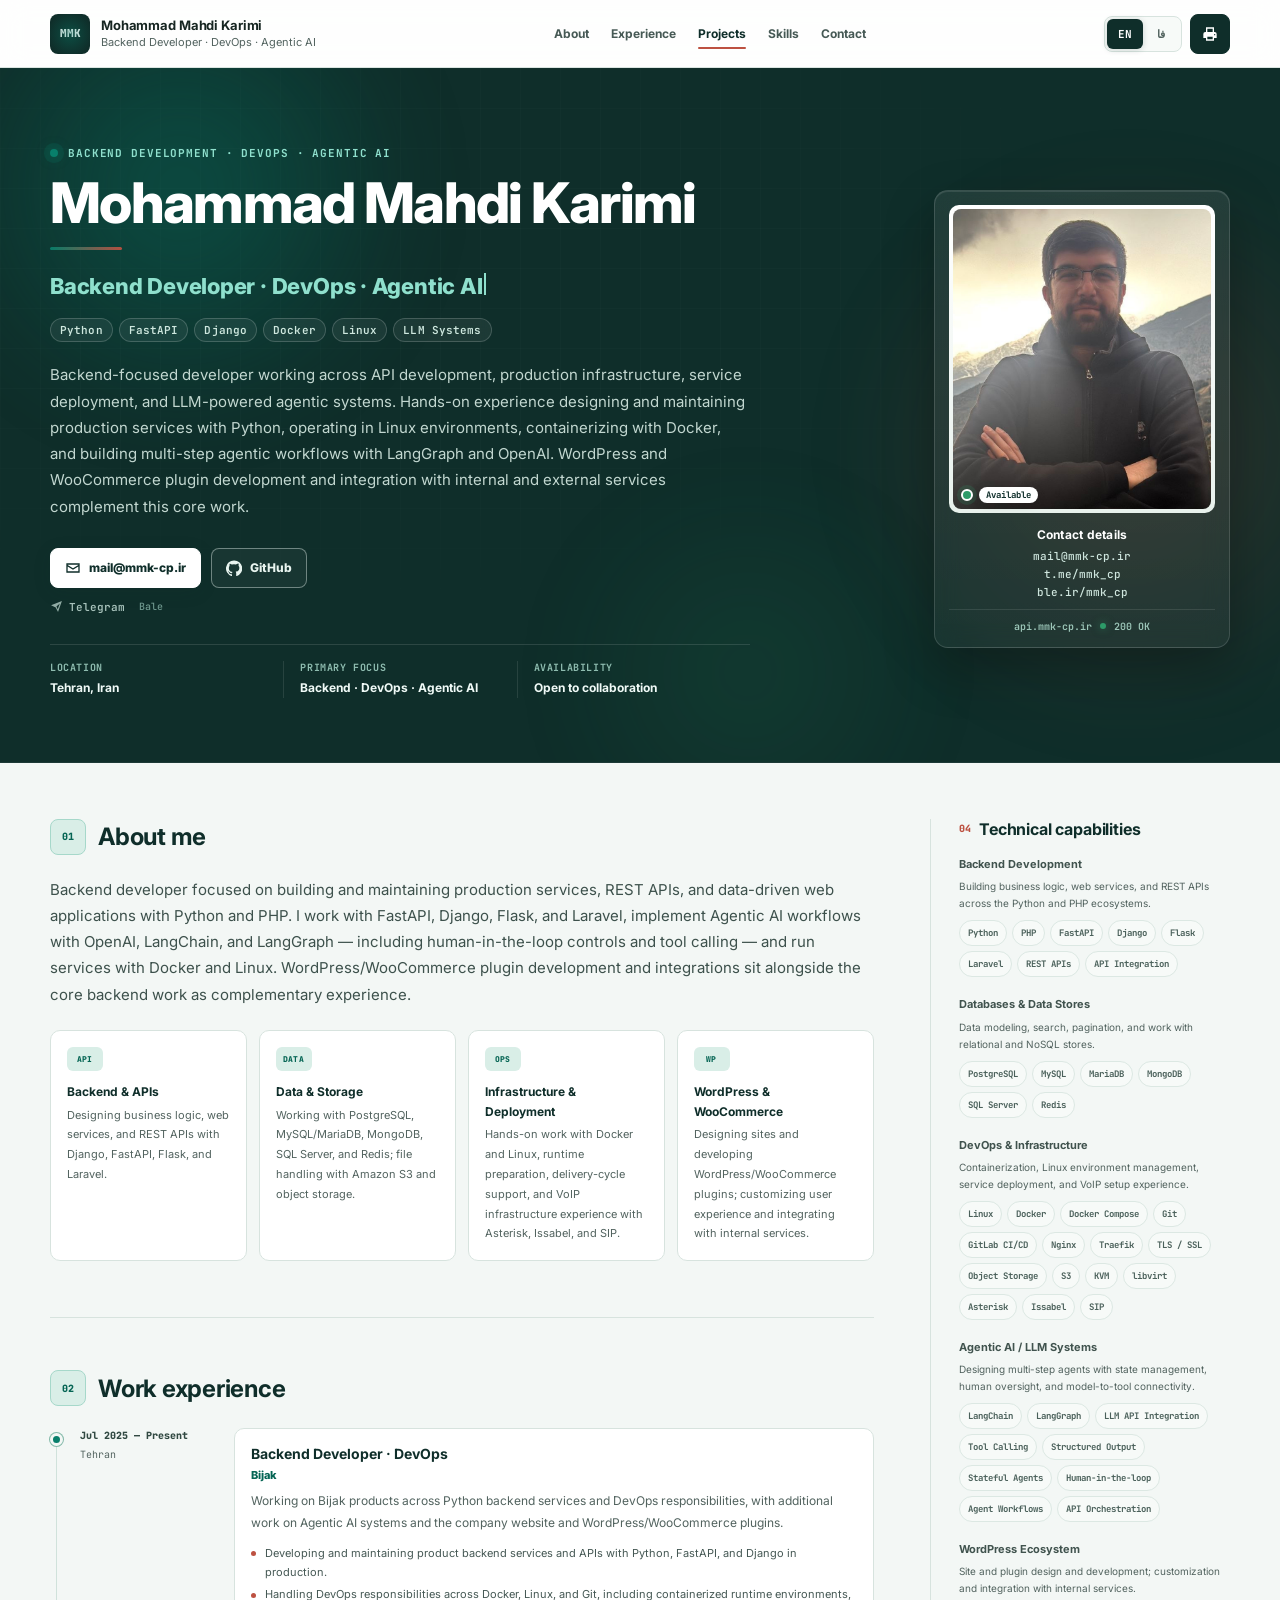
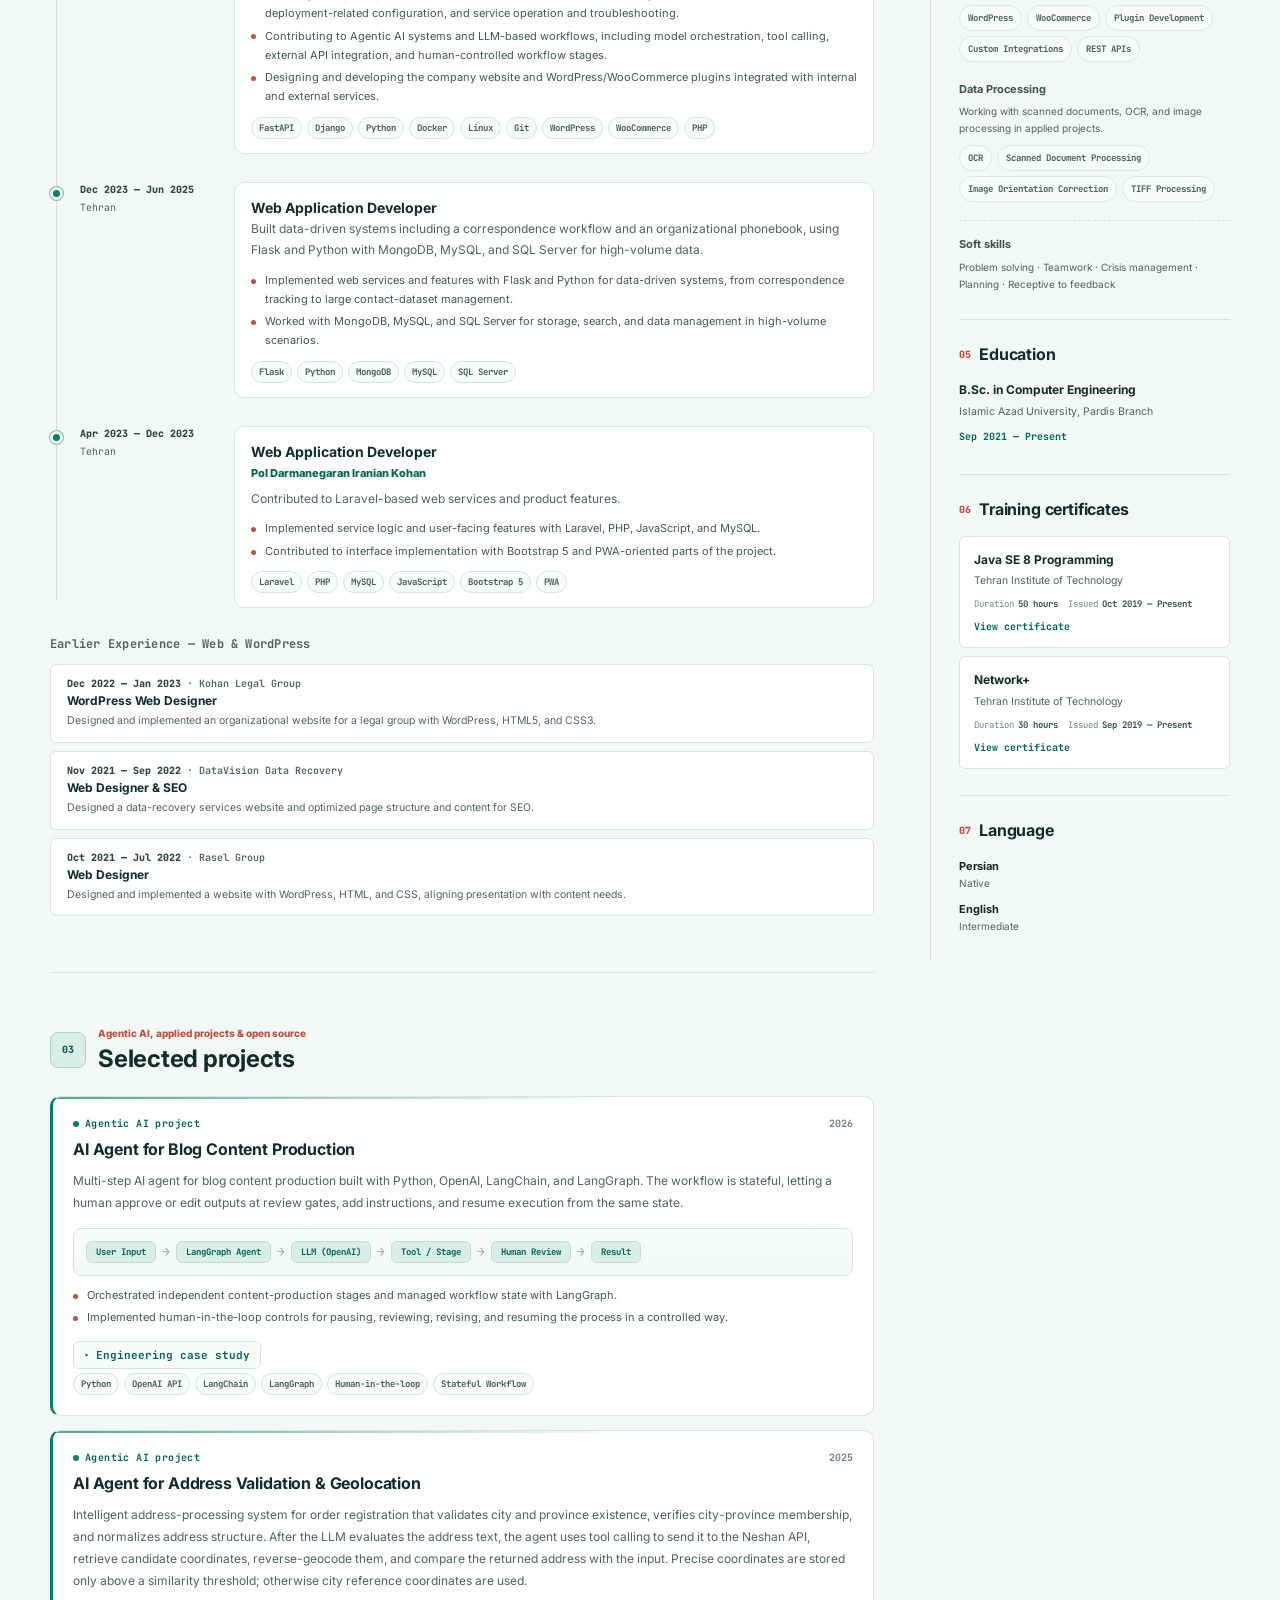
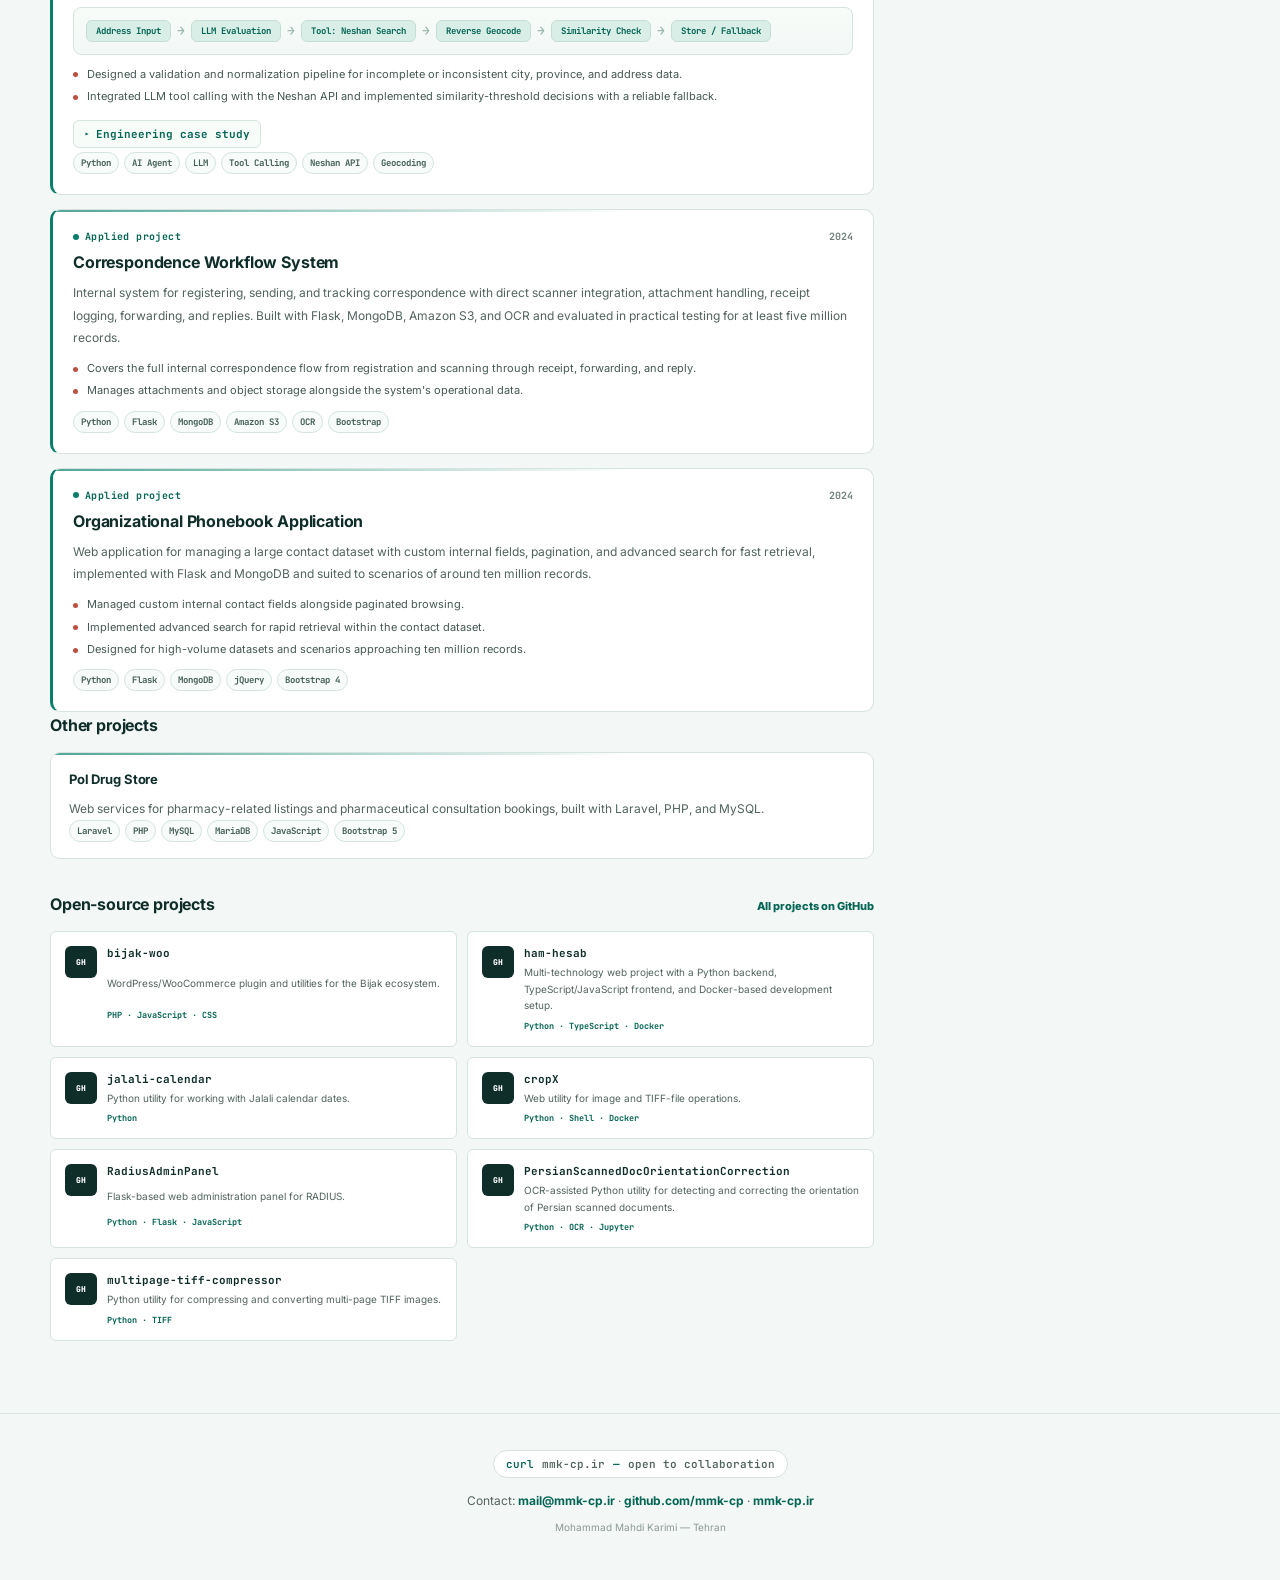
==== commit 0ce6da4a: "make pdf better" ====
--- a/en/index.html
+++ b/en/index.html
@@ -195,7 +195,7 @@
             <span class="section-index">01</span>
             <h2 id="about-title" data-i18n="aboutTitle">About me</h2>
           </div>
-          <p class="lead" id="aboutText">Software developer focused on designing and maintaining backend services, REST APIs, and data-driven web applications with Python, PHP, Django, FastAPI, Flask, and Laravel. In Agentic AI projects I have used OpenAI, LangChain, and LangGraph to implement multi-step workflows with human-in-the-loop controls, tool calling, and external API integrations. On the infrastructure side I work with Docker, Linux, and Git to prepare runtime environments and keep services running through the delivery cycle, while WordPress and WooCommerce site and plugin development sits alongside the core backend work as complementary experience. I focus on precise problem solving, maintainable architecture, and clear documentation.</p>
+          <p class="lead" id="aboutText">Backend developer focused on building and maintaining production services, REST APIs, and data-driven web applications with Python and PHP. I work with FastAPI, Django, Flask, and Laravel, implement Agentic AI workflows with OpenAI, LangChain, and LangGraph — including human-in-the-loop controls and tool calling — and run services with Docker and Linux. WordPress/WooCommerce plugin development and integrations sit alongside the core backend work as complementary experience.</p>
           <div class="strength-grid" id="strengthGrid"><article><span class="mini-icon" aria-hidden="true">API</span><h3>Backend &amp; APIs</h3><p>Designing business logic, web services, and REST APIs with Django, FastAPI, Flask, and Laravel.</p></article><article><span class="mini-icon" aria-hidden="true">DATA</span><h3>Data &amp; Storage</h3><p>Working with PostgreSQL, MySQL/MariaDB, MongoDB, SQL Server, and Redis; file handling with Amazon S3 and object storage.</p></article><article><span class="mini-icon" aria-hidden="true">OPS</span><h3>Infrastructure &amp; Deployment</h3><p>Hands-on work with Docker and Linux, runtime preparation, delivery-cycle support, and VoIP infrastructure experience with Asterisk, Issabel, and SIP.</p></article><article><span class="mini-icon" aria-hidden="true">WP</span><h3>WordPress &amp; WooCommerce</h3><p>Designing sites and developing WordPress/WooCommerce plugins; customizing user experience and integrating with internal services.</p></article></div>
         </section>
 
@@ -207,7 +207,7 @@
               <h2 id="experience-title" data-i18n="experienceTitle">Work experience</h2>
             </div>
           </div>
-          <div class="timeline" id="experienceTimeline"><article class="timeline-item"><div class="timeline-marker" aria-hidden="true"></div><div class="timeline-meta"><time datetime="2025-07">Jul 2025 — Present</time><span>Tehran</span></div><div class="timeline-body"><h3>Backend Developer · DevOps · Agentic AI</h3><p class="company"><a href="https://bijak.ir/" target="_blank" rel="noopener noreferrer">Bijak</a></p><p>Contributing to Bijak products across Python backend services, DevOps responsibilities, Agentic AI systems, and the design and development of the company website and WordPress/WooCommerce plugins.</p><ul class="achievement-list"><li>Developing and maintaining product backend services and APIs with Python, FastAPI, and Django in production.</li><li>Supporting project DevOps needs with Docker, Linux, Git, and tooling for containerization and service runtime.</li><li>Designing and developing the company website and WordPress/WooCommerce plugins integrated with internal and external services.</li></ul><div class="tags"><span>FastAPI</span><span>Django</span><span>Python</span><span>Docker</span><span>Linux</span><span>Git</span><span>WordPress</span><span>WooCommerce</span><span>PHP</span></div></div></article><article class="timeline-item"><div class="timeline-marker" aria-hidden="true"></div><div class="timeline-meta"><time datetime="2023-12">Dec 2023 — Jun 2025</time><span>Tehran</span></div><div class="timeline-body"><h3>Web Application Developer</h3><p>Built data-driven systems including a correspondence workflow and an organizational phonebook, using Flask and Python with MongoDB, MySQL, and SQL Server for high-volume data.</p><ul class="achievement-list"><li>Implemented web services and features with Flask and Python for data-driven systems, from correspondence tracking to large contact-dataset management.</li><li>Worked with MongoDB, MySQL, and SQL Server for storage, search, and data management in high-volume scenarios.</li><li>Contributed to practical solutions designed for large datasets and Big Data-adjacent scenarios.</li></ul><div class="tags"><span>Flask</span><span>Python</span><span>MongoDB</span><span>MySQL</span><span>SQL Server</span><span>Big Data</span></div></div></article><article class="timeline-item"><div class="timeline-marker" aria-hidden="true"></div><div class="timeline-meta"><time datetime="2023-04">Apr 2023 — Dec 2023</time><span>Tehran</span></div><div class="timeline-body"><h3>Web Application Developer</h3><p class="company">Pol Darmanegaran Iranian Kohan</p><p>Developed web services and user-facing features with Laravel, PHP, JavaScript, and MySQL.</p><ul class="achievement-list"><li>Built web services and user-facing features with Laravel, PHP, JavaScript, and MySQL.</li><li>Contributed to interface implementation with Bootstrap 5 and PWA-oriented parts of the project.</li></ul><div class="tags"><span>Laravel</span><span>PHP</span><span>MySQL</span><span>JavaScript</span><span>Bootstrap 5</span><span>PWA</span></div></div></article></div>
+          <div class="timeline" id="experienceTimeline"><article class="timeline-item"><div class="timeline-marker" aria-hidden="true"></div><div class="timeline-meta"><time datetime="2025-07">Jul 2025 — Present</time><span>Tehran</span></div><div class="timeline-body"><h3>Backend Developer · DevOps</h3><p class="company"><a href="https://bijak.ir/" target="_blank" rel="noopener noreferrer">Bijak</a></p><p>Working on Bijak products across Python backend services and DevOps responsibilities, with additional work on Agentic AI systems and the company website and WordPress/WooCommerce plugins.</p><ul class="achievement-list"><li>Developing and maintaining product backend services and APIs with Python, FastAPI, and Django in production.</li><li>Handling DevOps responsibilities across Docker, Linux, and Git, including containerized runtime environments, deployment-related configuration, and service operation and troubleshooting.</li><li>Contributing to Agentic AI systems and LLM-based workflows, including model orchestration, tool calling, external API integration, and human-controlled workflow stages.</li><li>Designing and developing the company website and WordPress/WooCommerce plugins integrated with internal and external services.</li></ul><div class="tags"><span>FastAPI</span><span>Django</span><span>Python</span><span>Docker</span><span>Linux</span><span>Git</span><span>WordPress</span><span>WooCommerce</span><span>PHP</span></div></div></article><article class="timeline-item"><div class="timeline-marker" aria-hidden="true"></div><div class="timeline-meta"><time datetime="2023-12">Dec 2023 — Jun 2025</time><span>Tehran</span></div><div class="timeline-body"><h3>Web Application Developer</h3><p>Built data-driven systems including a correspondence workflow and an organizational phonebook, using Flask and Python with MongoDB, MySQL, and SQL Server for high-volume data.</p><ul class="achievement-list"><li>Implemented web services and features with Flask and Python for data-driven systems, from correspondence tracking to large contact-dataset management.</li><li>Worked with MongoDB, MySQL, and SQL Server for storage, search, and data management in high-volume scenarios.</li></ul><div class="tags"><span>Flask</span><span>Python</span><span>MongoDB</span><span>MySQL</span><span>SQL Server</span></div></div></article><article class="timeline-item"><div class="timeline-marker" aria-hidden="true"></div><div class="timeline-meta"><time datetime="2023-04">Apr 2023 — Dec 2023</time><span>Tehran</span></div><div class="timeline-body"><h3>Web Application Developer</h3><p class="company">Pol Darmanegaran Iranian Kohan</p><p>Contributed to Laravel-based web services and product features.</p><ul class="achievement-list"><li>Implemented service logic and user-facing features with Laravel, PHP, JavaScript, and MySQL.</li><li>Contributed to interface implementation with Bootstrap 5 and PWA-oriented parts of the project.</li></ul><div class="tags"><span>Laravel</span><span>PHP</span><span>MySQL</span><span>JavaScript</span><span>Bootstrap 5</span><span>PWA</span></div></div></article></div>
           <div class="earlier-experience" id="earlierExperience"><h3 class="earlier-heading">Earlier Experience — Web &amp; WordPress</h3><div class="earlier-grid"><article class="earlier-card"><div class="earlier-meta"><time datetime="2022-12">Dec 2022 — Jan 2023</time> · <span>Kohan Legal Group</span></div><h3>WordPress Web Designer</h3><p>Designed and implemented an organizational website for a legal group with WordPress, HTML5, and CSS3.</p></article><article class="earlier-card"><div class="earlier-meta"><time datetime="2021-11">Nov 2021 — Sep 2022</time> · <span>DataVision Data Recovery</span></div><h3>Web Designer &amp; SEO</h3><p>Designed a data-recovery services website and optimized page structure and content for SEO.</p></article><article class="earlier-card"><div class="earlier-meta"><time datetime="2021-10">Oct 2021 — Jul 2022</time> · <span>Rasel Group</span></div><h3>Web Designer</h3><p>Designed and implemented a website with WordPress, HTML, and CSS, aligning presentation with content needs.</p></article></div></div>
         </section>
 
@@ -216,7 +216,7 @@
           <div class="section-heading">
             <span class="section-index">03</span>
             <div>
-              <p data-i18n="projectsKicker">Agentic AI, applied projects & open source</p>
+              <p data-i18n="projectsKicker">Agentic AI, applied projects &amp; open source</p>
               <h2 id="projects-title" data-i18n="projectsTitle">Selected projects</h2>
             </div>
           </div>
@@ -246,7 +246,7 @@
         <!-- CERTIFICATES -->
         <section class="side-section reveal" id="certificates" aria-labelledby="certificates-title">
           <div class="side-heading"><span>06</span><h2 id="certificates-title" data-i18n="certificatesTitle">Training certificates</h2></div>
-          <div id="certificatesContainer"><article class="certificate-card"><div><h3>Java SE 8 Programming</h3><p>Tehran Institute of Technology</p><dl><div><dt>Duration</dt><dd>50 hours</dd></div><div><dt>Issued</dt><dd dir="ltr">2019/10/28</dd></div></dl></div><button class="text-button no-print" type="button" data-certificate="java">View certificate</button></article><article class="certificate-card"><div><h3>Network+</h3><p>Tehran Institute of Technology</p><dl><div><dt>Duration</dt><dd>30 hours</dd></div><div><dt>Issued</dt><dd dir="ltr">2019/09/29</dd></div></dl></div><button class="text-button no-print" type="button" data-certificate="network">View certificate</button></article></div>
+          <div id="certificatesContainer"><article class="certificate-card"><div><h3>Java SE 8 Programming</h3><p>Tehran Institute of Technology</p><dl><div><dt>Duration</dt><dd>50 hours</dd></div><div><dt>Issued</dt><dd dir="ltr">Oct 2019</dd></div></dl></div><button class="text-button no-print" type="button" data-certificate="java">View certificate</button></article><article class="certificate-card"><div><h3>Network+</h3><p>Tehran Institute of Technology</p><dl><div><dt>Duration</dt><dd>30 hours</dd></div><div><dt>Issued</dt><dd dir="ltr">Sep 2019</dd></div></dl></div><button class="text-button no-print" type="button" data-certificate="network">View certificate</button></article></div>
         </section>
 
         <!-- LANGUAGES -->
--- a/styles.css
+++ b/styles.css
@@ -396,51 +396,53 @@
   .reveal { opacity: 1 !important; transform: none !important; }
 }
 
-@page { size: A4; margin: 12mm 0 11mm; }
+@page { size: A4; margin: 9mm 0 9mm; }
 
 @media print {
   html { background: #fff; }
-  body { margin: 0; color: #172622; background: #fff; font-size: 10pt; line-height: 1.65; print-color-adjust: exact; -webkit-print-color-adjust: exact; }
+  body { margin: 0; color: #172622; background: #fff; font-size: 9.2pt; line-height: 1.55; print-color-adjust: exact; -webkit-print-color-adjust: exact; }
   body > :not(.print-resume) { display: none !important; }
-  .print-resume { display: block !important; width: 210mm; min-height: 0; padding: 0 14mm; color: #172622; background: #fff; }
-  .print-header { display: flex; align-items: center; justify-content: space-between; gap: 8mm; padding-bottom: 6mm; border-bottom: .45mm solid #087f6b; break-inside: avoid; page-break-inside: avoid; }
+  .print-resume { display: block !important; width: 210mm; min-height: 0; padding: 0 11mm; color: #172622; background: #fff; }
+  .print-header { display: flex; align-items: center; justify-content: space-between; gap: 6mm; padding-bottom: 4mm; border-bottom: .45mm solid #087f6b; break-inside: avoid; page-break-inside: avoid; }
   .print-identity { min-width: 0; }
-  .print-header h1 { margin: 0; color: #17332f; font-size: 23pt; line-height: 1.2; }
-  .print-role { margin: 1.5mm 0 0; color: #3b554d; font-size: 11pt; font-weight: 700; }
-  .print-techline { margin: 1mm 0 0; color: #6a8a80; font-family: var(--font-mono); font-size: 8pt; }
-  .print-contact { margin: 2.8mm 0 0; color: #455c55; font-family: var(--font-mono); font-size: 8.2pt; line-height: 1.8; overflow-wrap: anywhere; }
+  .print-header h1 { margin: 0; color: #17332f; font-size: 20pt; line-height: 1.15; }
+  .print-role { margin: 1mm 0 0; color: #3b554d; font-size: 9.5pt; font-weight: 700; }
+  .print-techline { margin: .8mm 0 0; color: #6a8a80; font-family: var(--font-mono); font-size: 7.2pt; }
+  .print-contact { margin: 2mm 0 0; color: #455c55; font-family: var(--font-mono); font-size: 7.4pt; line-height: 1.6; overflow-wrap: anywhere; }
   .print-contact a { color: inherit; text-decoration: none; }
   .print-messenger { white-space: nowrap; }
-  .print-photo { width: 28mm; height: 28mm; flex: 0 0 28mm; border: .45mm solid #bfd9d0; border-radius: 3mm; object-fit: cover; object-position: center; }
-  .print-section { padding-top: 5mm; break-inside: avoid; page-break-inside: avoid; }
-  .print-section h2 { margin: 0 0 2.5mm; padding-bottom: 1.5mm; border-bottom: .25mm solid #d7e3de; color: #17332f; font-size: 11.2pt; line-height: 1.5; }
-  .print-section > p { margin: 0; color: #3b514a; line-height: 1.75; }
-  .print-skills p + p { margin-top: 2mm; }
+  .print-photo { width: 24mm; height: 24mm; flex: 0 0 24mm; border: .45mm solid #bfd9d0; border-radius: 2.5mm; object-fit: cover; object-position: center; }
+  .print-section { padding-top: 4mm; }
+  .print-section h2 { margin: 0 0 2mm; padding-bottom: 1.2mm; border-bottom: .25mm solid #d7e3de; color: #17332f; font-size: 10pt; line-height: 1.4; }
+  .print-section > p { margin: 0; color: #3b514a; line-height: 1.65; }
+  .print-skills p + p { margin-top: 1.2mm; }
   .print-skills strong, .print-github strong { color: #17332f; }
-  .print-item { margin: 0 0 4mm; break-inside: avoid; page-break-inside: avoid; }
-  .print-item-compact { margin-bottom: 3mm; }
-  .print-item-heading { display: flex; align-items: baseline; justify-content: space-between; gap: 5mm; }
-  .print-item-heading h3 { margin: 0; color: #17332f; font-size: 10pt; line-height: 1.5; }
-  .print-item-heading span { color: #52675f; font-size: 8pt; line-height: 1.55; text-align: end; font-family: var(--font-mono); }
+  .print-about p { font-size: 8.6pt; line-height: 1.6; }
+  .print-item { margin: 0 0 2.8mm; break-inside: avoid; page-break-inside: avoid; }
+  .print-item-compact { margin-bottom: 2mm; }
+  .print-item-heading { display: flex; align-items: baseline; justify-content: space-between; gap: 4mm; }
+  .print-item-heading h3 { margin: 0; color: #17332f; font-size: 9pt; line-height: 1.4; }
+  .print-item-heading span { color: #52675f; font-size: 7.2pt; line-height: 1.4; text-align: end; font-family: var(--font-mono); }
   .print-item-heading b { color: #087f6b; }
   .print-item-heading a { color: inherit; text-decoration: none; }
-  .print-item p { margin: 1.2mm 0 0; color: #3d514b; line-height: 1.7; font-size: 9pt; }
-  .print-item ul { margin: 1.5mm 0 0; padding-inline-start: 4mm; color: #3d514b; line-height: 1.65; font-size: 9pt; }
+  .print-item p { margin: 1mm 0 0; color: #3d514b; line-height: 1.6; font-size: 8.2pt; }
+  .print-item ul { margin: 1.2mm 0 0; padding-inline-start: 3.5mm; color: #3d514b; line-height: 1.55; font-size: 8.2pt; }
   .print-item li { padding-inline-start: .5mm; }
-  .print-item li + li { margin-top: .8mm; }
-  .print-flow { margin: 1.5mm 0 0; color: #087f6b; font-family: var(--font-mono); font-size: 8pt; font-weight: 600; }
-  .print-github { margin: 1.5mm 0 0; color: #3d514b; line-height: 1.7; font-size: 9pt; }
+  .print-item li + li { margin-top: .6mm; }
+  .print-flow { margin: 1.2mm 0 0; color: #087f6b; font-family: var(--font-mono); font-size: 7pt; font-weight: 600; }
+  .print-github { margin: 1.2mm 0 0; color: #3d514b; line-height: 1.6; font-size: 8.4pt; }
   .print-github a { color: #087f6b; font-family: var(--font-mono); text-decoration: none; }
-  .print-repo-list { margin: 1mm 0 0; padding: 0; list-style: none; }
-  .print-repo-list li { display: flex; align-items: baseline; gap: 3mm; color: #3d514b; line-height: 1.55; font-size: 8pt; break-inside: avoid; page-break-inside: avoid; }
-  .print-repo-list li + li { margin-top: .8mm; }
-  .print-repo-list a { flex: 0 0 40mm; color: #087f6b; font-family: var(--font-mono); font-size: 7.5pt; font-weight: 700; overflow-wrap: anywhere; text-decoration: none; }
-  .print-repo-list span { min-width: 0; font-size: 7.5pt; }
-  .print-final-section { break-inside: avoid; page-break-inside: avoid; }
+  .print-repo-list { margin: .8mm 0 0; padding: 0; list-style: none; }
+  .print-repo-list li { display: flex; align-items: baseline; gap: 2.5mm; color: #3d514b; line-height: 1.45; font-size: 7.4pt; break-inside: avoid; page-break-inside: avoid; }
+  .print-repo-list li + li { margin-top: .6mm; }
+  .print-repo-list a { flex: 0 0 44mm; color: #087f6b; font-family: var(--font-mono); font-size: 7pt; font-weight: 700; overflow-wrap: anywhere; text-decoration: none; }
+  .print-repo-list span { min-width: 0; font-size: 7pt; }
+  .print-more { color: #52675f; font-family: var(--font-mono); font-size: 7pt; }
+  .print-final-section { }
   .print-final-section > div { min-width: 0; }
-  .print-final-section > div + div { margin-top: 3mm; }
-  .print-final-section h2 { font-size: 9.5pt; }
-  .print-final-section p { margin: 0; color: #3d514b; font-size: 8pt; line-height: 1.65; }
-  html[lang="en"] .print-resume { font-family: var(--font-en); line-height: 1.6; }
-  html[lang="en"] .print-header h1 { font-size: 22pt; }
-}
+  .print-final-section > div + div { margin-top: 2.2mm; }
+  .print-final-section h2 { font-size: 8.8pt; }
+  .print-final-section p { margin: 0; color: #3d514b; font-size: 7.6pt; line-height: 1.5; }
+  html[lang="en"] .print-resume { font-family: var(--font-en); line-height: 1.5; }
+  html[lang="en"] .print-header h1 { font-size: 19pt; }
+}
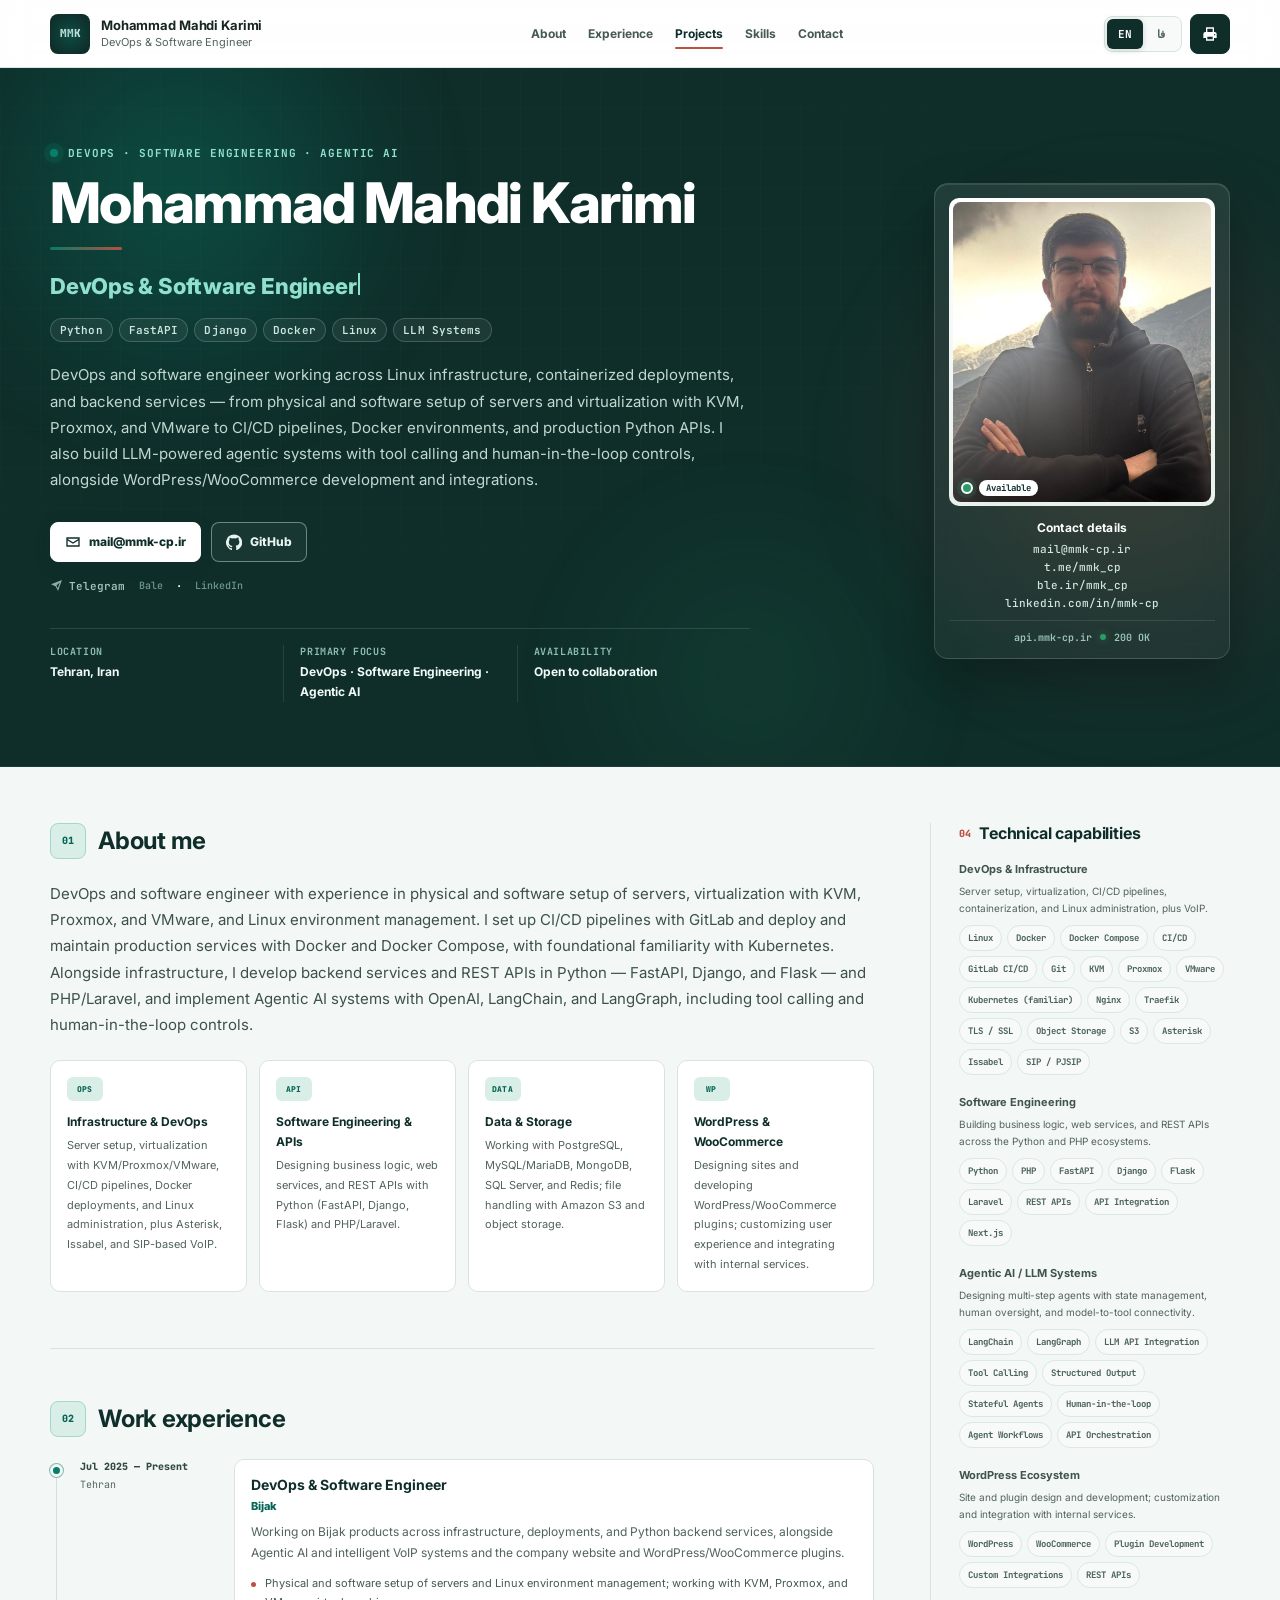
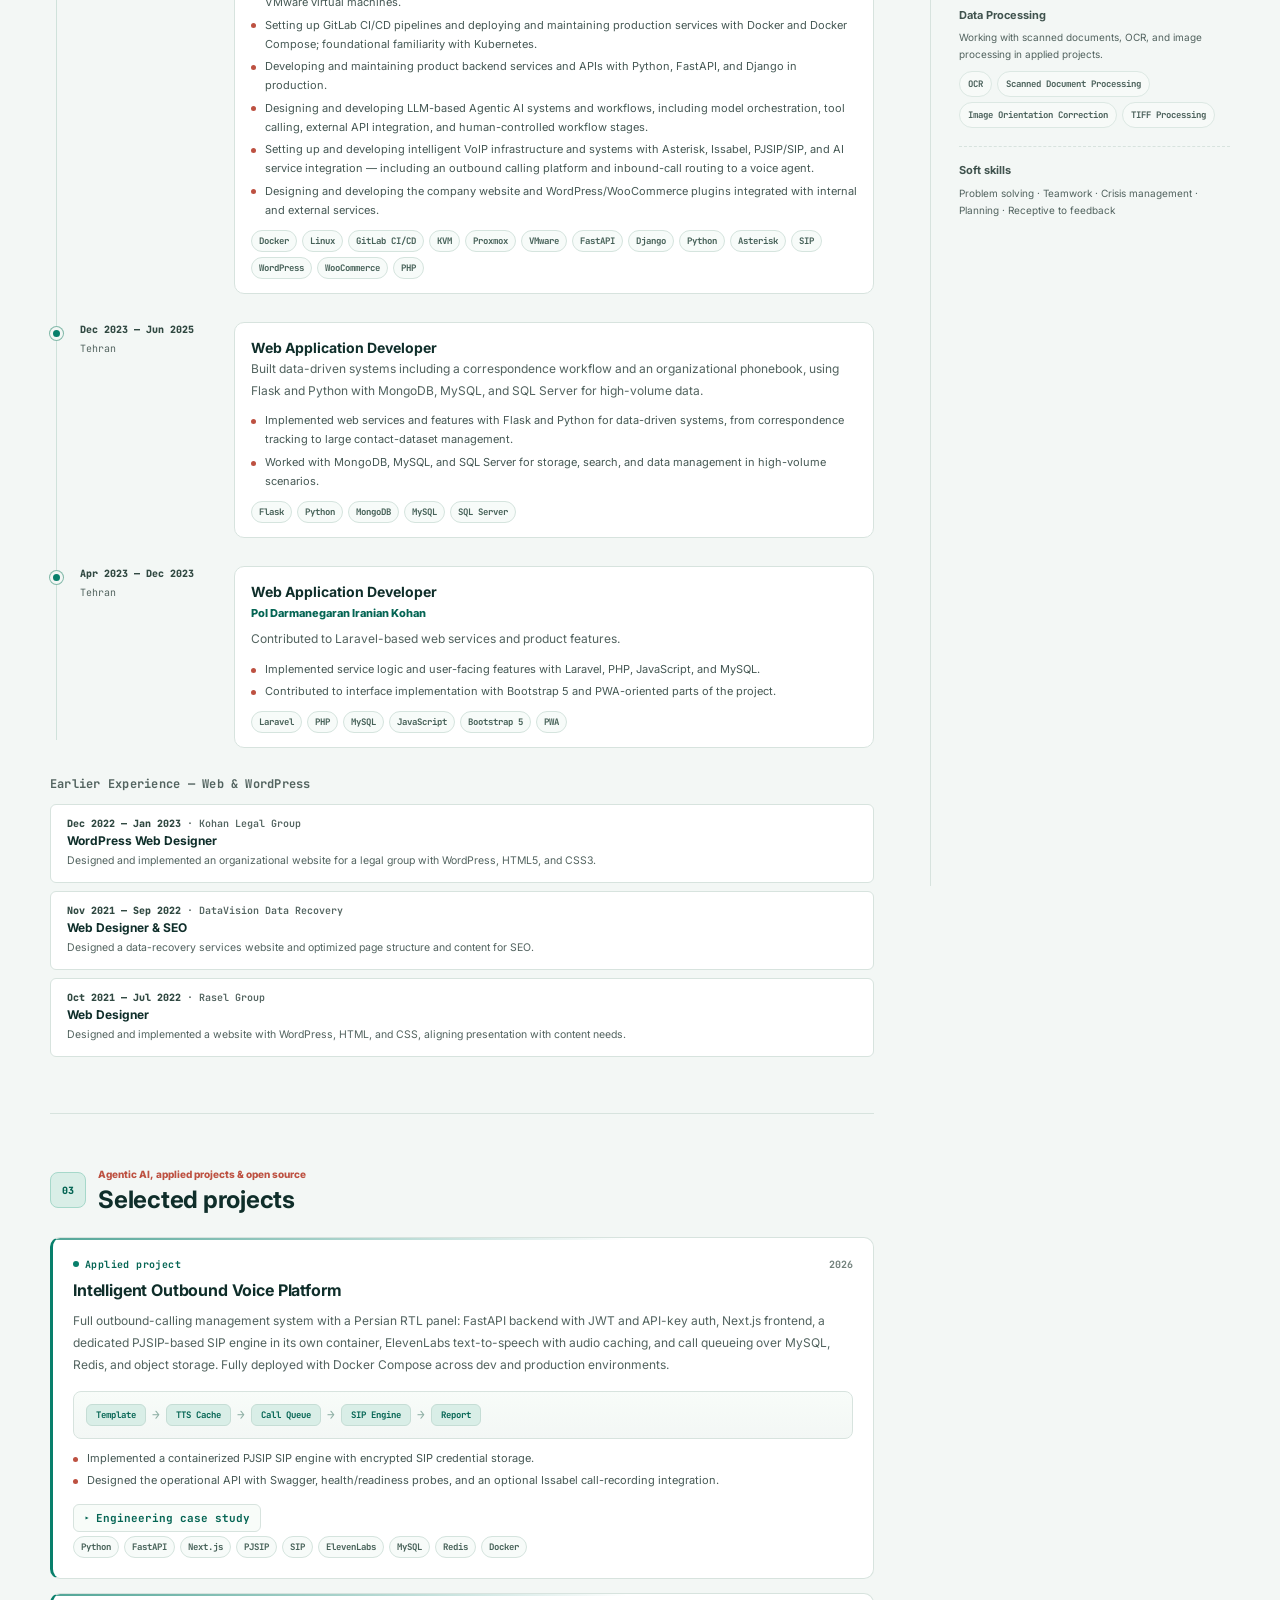
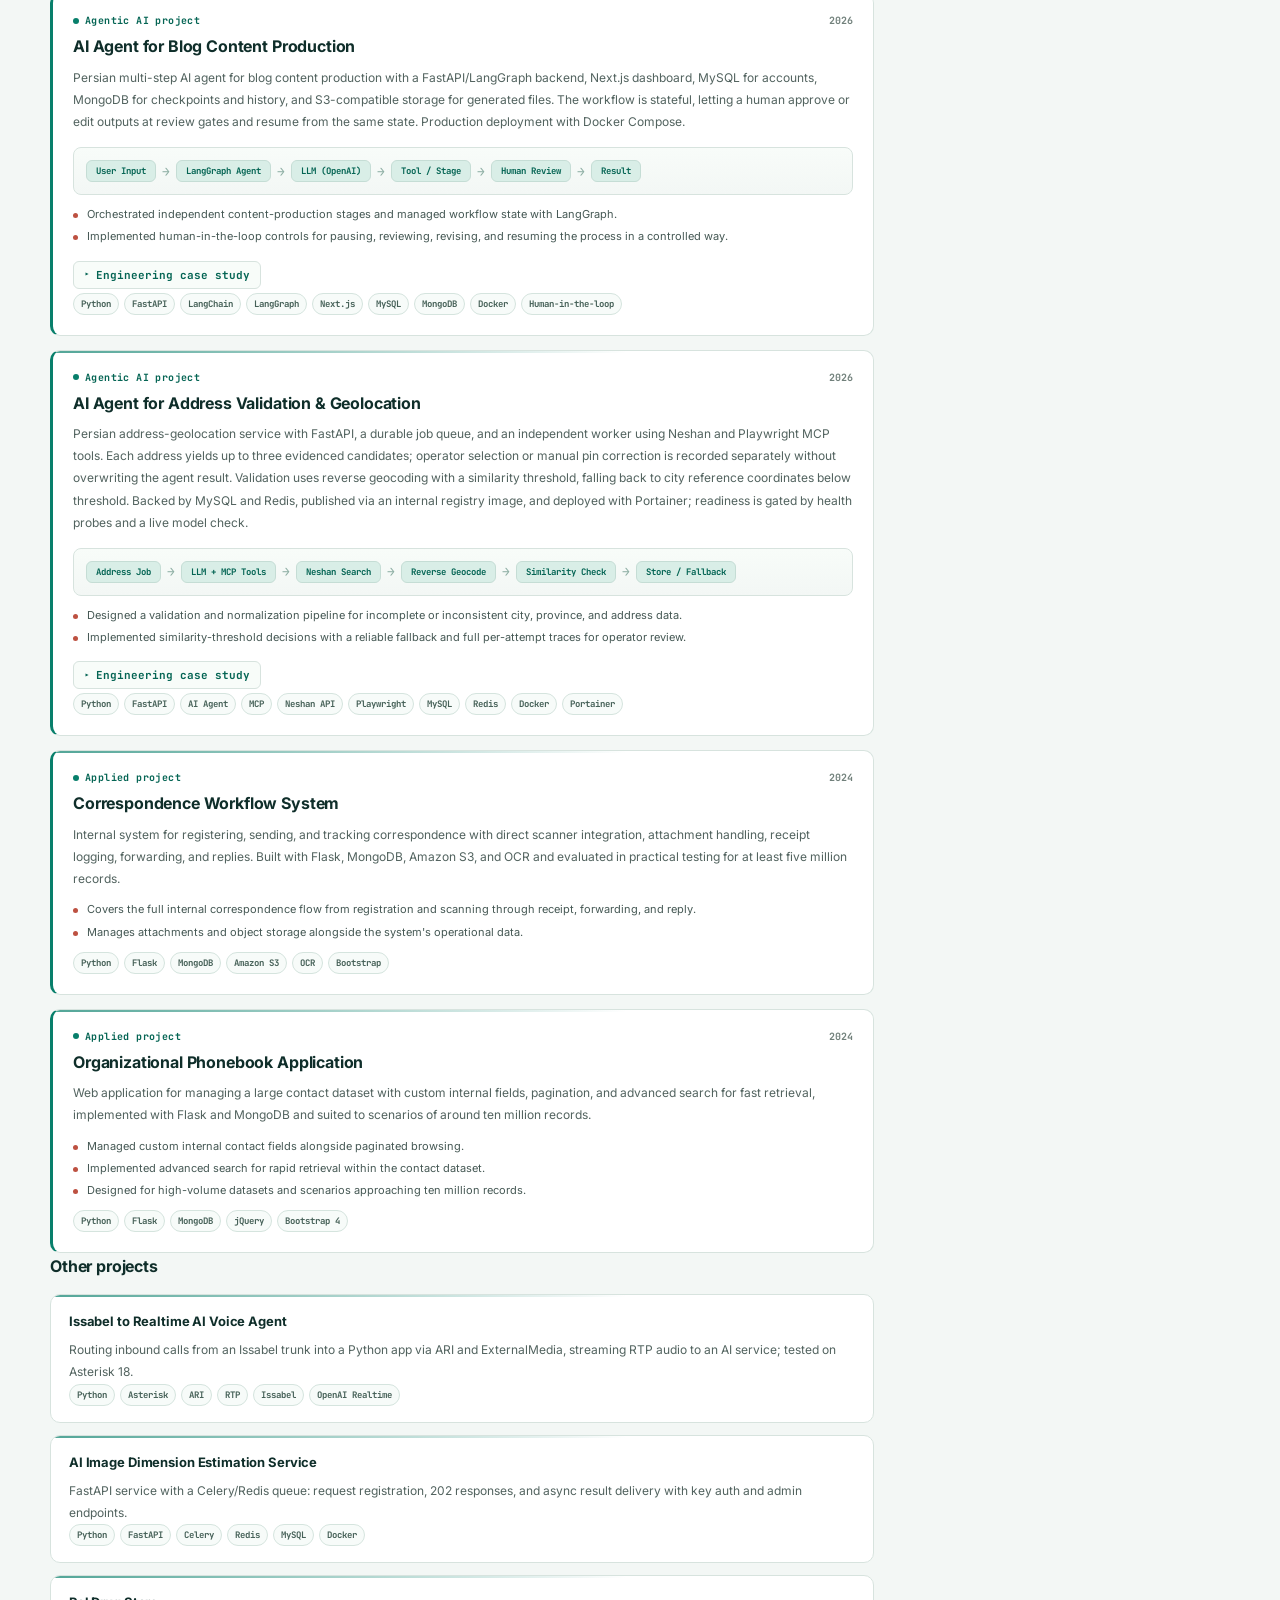
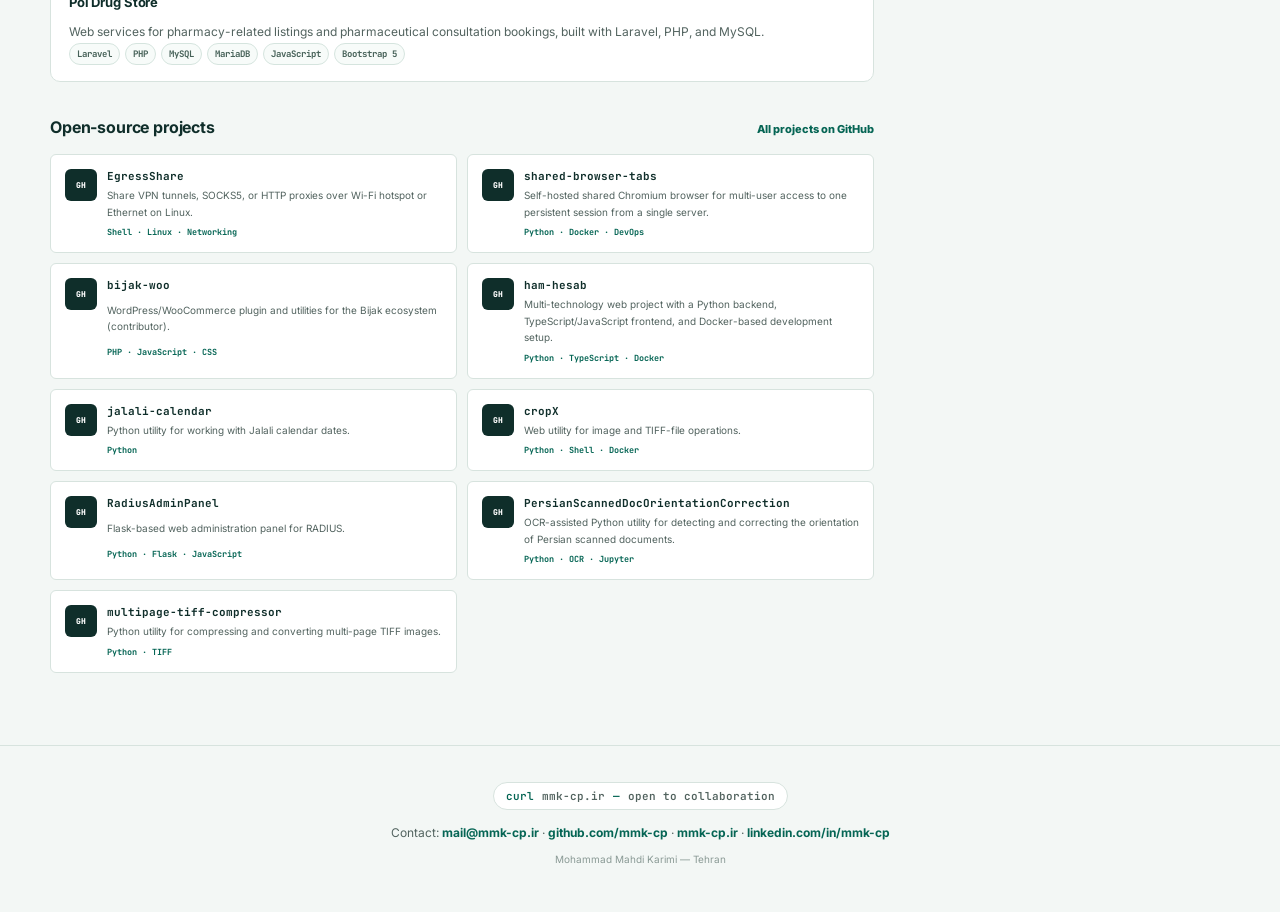
==== commit b178670d: "new ver" ====
--- a/en/index.html
+++ b/en/index.html
@@ -4,23 +4,23 @@
   <meta charset="utf-8">
   <meta name="viewport" content="width=device-width, initial-scale=1">
   <meta name="theme-color" content="#0e2420">
-  <meta name="description" content="Resume of Mohammad Mahdi Karimi — Backend Developer, DevOps and Agentic AI. Python, FastAPI, Docker, Linux and LLM-powered systems.">
+  <meta name="description" content="Resume of Mohammad Mahdi Karimi — DevOps &amp; Software Engineer. Linux, Docker, CI/CD, Python and LLM-powered systems.">
   <link rel="canonical" href="https://mmk-cp.ir/en/">
   <link rel="alternate" hreflang="en" href="https://mmk-cp.ir/en/">
   <link rel="alternate" hreflang="fa" href="https://mmk-cp.ir/fa/">
   <link rel="alternate" hreflang="x-default" href="https://mmk-cp.ir/">
   <meta property="og:type" content="profile">
-  <meta property="og:title" content="Mohammad Mahdi Karimi — Backend Developer · DevOps · Agentic AI">
-  <meta property="og:description" content="Backend-focused developer working across APIs, production services, Linux infrastructure, containerized deployments, and LLM-powered agent workflows.">
+  <meta property="og:title" content="Mohammad Mahdi Karimi — DevOps &amp; Software Engineer">
+  <meta property="og:description" content="DevOps and software engineer working across Linux infrastructure, containerized deployments, backend services, and LLM-powered agent workflows.">
   <meta property="og:url" content="https://mmk-cp.ir/">
   <meta property="og:image" content="https://mmk-cp.ir/assets/img/profile.png">
   <meta property="og:locale" content="en_US">
   <meta property="og:locale:alternate" content="fa_IR">
   <meta name="twitter:card" content="summary">
-  <meta name="twitter:title" content="Mohammad Mahdi Karimi — Backend Developer · DevOps · Agentic AI">
-  <meta name="twitter:description" content="Backend-focused developer across APIs, production services, and LLM-powered agent workflows.">
+  <meta name="twitter:title" content="Mohammad Mahdi Karimi — DevOps &amp; Software Engineer">
+  <meta name="twitter:description" content="DevOps and software engineer across infrastructure, deployments, and LLM-powered agent workflows.">
   <meta name="twitter:image" content="https://mmk-cp.ir/assets/img/profile.png">
-  <title>Mohammad Mahdi Karimi — Backend Developer · DevOps · Agentic AI</title>
+  <title>Mohammad Mahdi Karimi — DevOps &amp; Software Engineer</title>
   <link rel="icon" href="../assets/img/favicon.svg" type="image/svg+xml">
   <link rel="preconnect" href="https://fonts.googleapis.com">
   <link rel="preconnect" href="https://fonts.gstatic.com" crossorigin>
@@ -36,18 +36,18 @@
         "@id": "https://mmk-cp.ir/#person",
         "name": "Mohammad Mahdi Karimi",
         "alternateName": "محمد مهدی کریمی",
-        "jobTitle": "Backend Developer · DevOps · Agentic AI",
+        "jobTitle": "DevOps & Software Engineer",
         "url": "https://mmk-cp.ir",
         "image": "https://mmk-cp.ir/assets/img/profile.png",
         "email": "mailto:mail@mmk-cp.ir",
         "address": {"@type":"PostalAddress","addressLocality":"Tehran","addressCountry":"IR"},
-        "sameAs": ["https://github.com/mmk-cp", "https://t.me/mmk_cp", "https://ble.ir/mmk_cp"],
+        "sameAs": ["https://github.com/mmk-cp", "https://www.linkedin.com/in/mmk-cp/", "https://t.me/mmk_cp", "https://ble.ir/mmk_cp"],
         "knowsAbout": ["Backend Development","DevOps","Agentic AI","Python","FastAPI","Django","Docker","Linux","LLM Systems","LangGraph","LangChain","Tool Calling","PostgreSQL","MongoDB","WordPress","WooCommerce","Asterisk","SIP"]
       },
       {
         "@type": "WebSite",
         "@id": "https://mmk-cp.ir/#website",
-        "name": "Mohammad Mahdi Karimi — Backend Developer · DevOps · Agentic AI",
+        "name": "Mohammad Mahdi Karimi — DevOps & Software Engineer",
         "url": "https://mmk-cp.ir",
         "inLanguage": ["en","fa"],
         "author": {"@id": "https://mmk-cp.ir/#person"}
@@ -71,7 +71,7 @@
       <span class="brand-mark" aria-hidden="true"><span class="brand-mark-glow"></span>MMK</span>
       <span class="brand-copy">
         <strong data-i18n="brandName">Mohammad Mahdi Karimi</strong>
-        <small data-i18n="brandRole">Backend Developer · DevOps · Agentic AI</small>
+        <small data-i18n="brandRole">DevOps & Software Engineer</small>
       </span>
     </a>
     <nav class="desktop-nav" id="desktopNav" aria-label="Resume sections">
@@ -125,14 +125,14 @@
         <div class="hero-content">
           <div class="hero-kicker">
             <span class="hero-kicker-dot" aria-hidden="true"></span>
-            <span class="eyebrow" data-i18n="eyebrow">BACKEND DEVELOPMENT · DEVOPS · AGENTIC AI</span>
+            <span class="eyebrow" data-i18n="eyebrow">DEVOPS · SOFTWARE ENGINEERING · AGENTIC AI</span>
           </div>
           <h1 id="hero-title" data-i18n="name">Mohammad Mahdi Karimi</h1>
-          <p class="hero-role" id="heroRole" aria-live="polite">Backend Developer · DevOps · Agentic AI</p>
+          <p class="hero-role" id="heroRole" aria-live="polite">DevOps & Software Engineer</p>
           <div class="hero-techline" dir="ltr" aria-label="Core stack">
             <span>Python</span><span>FastAPI</span><span>Django</span><span>Docker</span><span>Linux</span><span>LLM Systems</span>
           </div>
-          <p class="hero-summary" id="heroSummary">Backend-focused developer working across API development, production infrastructure, service deployment, and LLM-powered agentic systems. Hands-on experience designing and maintaining production services with Python, operating in Linux environments, containerizing with Docker, and building multi-step agentic workflows with LangGraph and OpenAI. WordPress and WooCommerce plugin development and integration with internal and external services complement this core work.</p>
+          <p class="hero-summary" id="heroSummary">DevOps and software engineer working across Linux infrastructure, containerized deployments, and backend services — from physical and software setup of servers and virtualization with KVM, Proxmox, and VMware to CI/CD pipelines, Docker environments, and production Python APIs. I also build LLM-powered agentic systems with tool calling and human-in-the-loop controls, alongside WordPress/WooCommerce development and integrations.</p>
           <div class="hero-actions hero-actions-primary">
             <a class="button button-light" href="mailto:mail@mmk-cp.ir">
               <svg viewBox="0 0 24 24" aria-hidden="true"><path d="M2 5h20v14H2V5Zm2 2v.5l8 5 8-5V7H4Zm16 10V9.8l-8 5-8-5V17h16Z"/></svg>
@@ -149,6 +149,8 @@
               <span data-i18n="telegram">Telegram</span>
             </a>
             <a class="hero-link-tertiary" href="https://ble.ir/mmk_cp" target="_blank" rel="noopener noreferrer" data-i18n="bale">Bale</a>
+            <span aria-hidden="true"> · </span>
+            <a class="hero-link-tertiary" href="https://www.linkedin.com/in/mmk-cp/" target="_blank" rel="noopener noreferrer">LinkedIn</a>
           </div>
           <dl class="quick-facts">
             <div>
@@ -157,7 +159,7 @@
             </div>
             <div>
               <dt data-i18n="focusLabel">Primary focus</dt>
-              <dd data-i18n="focus">Backend · DevOps · Agentic AI</dd>
+              <dd data-i18n="focus">DevOps · Software Engineering · Agentic AI</dd>
             </div>
             <div>
               <dt data-i18n="workTypeLabel">Availability</dt>
@@ -177,6 +179,7 @@
             <a href="mailto:mail@mmk-cp.ir">mail@mmk-cp.ir</a>
             <a href="https://t.me/mmk_cp" target="_blank" rel="noopener noreferrer">t.me/mmk_cp</a>
             <a href="https://ble.ir/mmk_cp" target="_blank" rel="noopener noreferrer">ble.ir/mmk_cp</a>
+            <a href="https://www.linkedin.com/in/mmk-cp/" target="_blank" rel="noopener noreferrer">linkedin.com/in/mmk-cp</a>
           </address>
           <div class="identity-meta" aria-hidden="true">
             <span class="mono">api.mmk-cp.ir</span>
@@ -195,8 +198,8 @@
             <span class="section-index">01</span>
             <h2 id="about-title" data-i18n="aboutTitle">About me</h2>
           </div>
-          <p class="lead" id="aboutText">Backend developer focused on building and maintaining production services, REST APIs, and data-driven web applications with Python and PHP. I work with FastAPI, Django, Flask, and Laravel, implement Agentic AI workflows with OpenAI, LangChain, and LangGraph — including human-in-the-loop controls and tool calling — and run services with Docker and Linux. WordPress/WooCommerce plugin development and integrations sit alongside the core backend work as complementary experience.</p>
-          <div class="strength-grid" id="strengthGrid"><article><span class="mini-icon" aria-hidden="true">API</span><h3>Backend &amp; APIs</h3><p>Designing business logic, web services, and REST APIs with Django, FastAPI, Flask, and Laravel.</p></article><article><span class="mini-icon" aria-hidden="true">DATA</span><h3>Data &amp; Storage</h3><p>Working with PostgreSQL, MySQL/MariaDB, MongoDB, SQL Server, and Redis; file handling with Amazon S3 and object storage.</p></article><article><span class="mini-icon" aria-hidden="true">OPS</span><h3>Infrastructure &amp; Deployment</h3><p>Hands-on work with Docker and Linux, runtime preparation, delivery-cycle support, and VoIP infrastructure experience with Asterisk, Issabel, and SIP.</p></article><article><span class="mini-icon" aria-hidden="true">WP</span><h3>WordPress &amp; WooCommerce</h3><p>Designing sites and developing WordPress/WooCommerce plugins; customizing user experience and integrating with internal services.</p></article></div>
+          <p class="lead" id="aboutText">DevOps and software engineer with experience in physical and software setup of servers, virtualization with KVM, Proxmox, and VMware, and Linux environment management. I set up CI/CD pipelines with GitLab and deploy and maintain production services with Docker and Docker Compose, with foundational familiarity with Kubernetes. Alongside infrastructure, I develop backend services and REST APIs in Python — FastAPI, Django, and Flask — and PHP/Laravel, and implement Agentic AI systems with OpenAI, LangChain, and LangGraph, including tool calling and human-in-the-loop controls.</p>
+          <div class="strength-grid" id="strengthGrid"><article><span class="mini-icon" aria-hidden="true">OPS</span><h3>Infrastructure &amp; DevOps</h3><p>Server setup, virtualization with KVM/Proxmox/VMware, CI/CD pipelines, Docker deployments, and Linux administration, plus Asterisk, Issabel, and SIP-based VoIP.</p></article><article><span class="mini-icon" aria-hidden="true">API</span><h3>Software Engineering &amp; APIs</h3><p>Designing business logic, web services, and REST APIs with Python (FastAPI, Django, Flask) and PHP/Laravel.</p></article><article><span class="mini-icon" aria-hidden="true">DATA</span><h3>Data &amp; Storage</h3><p>Working with PostgreSQL, MySQL/MariaDB, MongoDB, SQL Server, and Redis; file handling with Amazon S3 and object storage.</p></article><article><span class="mini-icon" aria-hidden="true">WP</span><h3>WordPress &amp; WooCommerce</h3><p>Designing sites and developing WordPress/WooCommerce plugins; customizing user experience and integrating with internal services.</p></article></div>
         </section>
 
         <!-- EXPERIENCE -->
@@ -207,7 +210,7 @@
               <h2 id="experience-title" data-i18n="experienceTitle">Work experience</h2>
             </div>
           </div>
-          <div class="timeline" id="experienceTimeline"><article class="timeline-item"><div class="timeline-marker" aria-hidden="true"></div><div class="timeline-meta"><time datetime="2025-07">Jul 2025 — Present</time><span>Tehran</span></div><div class="timeline-body"><h3>Backend Developer · DevOps</h3><p class="company"><a href="https://bijak.ir/" target="_blank" rel="noopener noreferrer">Bijak</a></p><p>Working on Bijak products across Python backend services and DevOps responsibilities, with additional work on Agentic AI systems and the company website and WordPress/WooCommerce plugins.</p><ul class="achievement-list"><li>Developing and maintaining product backend services and APIs with Python, FastAPI, and Django in production.</li><li>Handling DevOps responsibilities across Docker, Linux, and Git, including containerized runtime environments, deployment-related configuration, and service operation and troubleshooting.</li><li>Contributing to Agentic AI systems and LLM-based workflows, including model orchestration, tool calling, external API integration, and human-controlled workflow stages.</li><li>Designing and developing the company website and WordPress/WooCommerce plugins integrated with internal and external services.</li></ul><div class="tags"><span>FastAPI</span><span>Django</span><span>Python</span><span>Docker</span><span>Linux</span><span>Git</span><span>WordPress</span><span>WooCommerce</span><span>PHP</span></div></div></article><article class="timeline-item"><div class="timeline-marker" aria-hidden="true"></div><div class="timeline-meta"><time datetime="2023-12">Dec 2023 — Jun 2025</time><span>Tehran</span></div><div class="timeline-body"><h3>Web Application Developer</h3><p>Built data-driven systems including a correspondence workflow and an organizational phonebook, using Flask and Python with MongoDB, MySQL, and SQL Server for high-volume data.</p><ul class="achievement-list"><li>Implemented web services and features with Flask and Python for data-driven systems, from correspondence tracking to large contact-dataset management.</li><li>Worked with MongoDB, MySQL, and SQL Server for storage, search, and data management in high-volume scenarios.</li></ul><div class="tags"><span>Flask</span><span>Python</span><span>MongoDB</span><span>MySQL</span><span>SQL Server</span></div></div></article><article class="timeline-item"><div class="timeline-marker" aria-hidden="true"></div><div class="timeline-meta"><time datetime="2023-04">Apr 2023 — Dec 2023</time><span>Tehran</span></div><div class="timeline-body"><h3>Web Application Developer</h3><p class="company">Pol Darmanegaran Iranian Kohan</p><p>Contributed to Laravel-based web services and product features.</p><ul class="achievement-list"><li>Implemented service logic and user-facing features with Laravel, PHP, JavaScript, and MySQL.</li><li>Contributed to interface implementation with Bootstrap 5 and PWA-oriented parts of the project.</li></ul><div class="tags"><span>Laravel</span><span>PHP</span><span>MySQL</span><span>JavaScript</span><span>Bootstrap 5</span><span>PWA</span></div></div></article></div>
+          <div class="timeline" id="experienceTimeline"><article class="timeline-item"><div class="timeline-marker" aria-hidden="true"></div><div class="timeline-meta"><time datetime="2025-07">Jul 2025 — Present</time><span>Tehran</span></div><div class="timeline-body"><h3>DevOps &amp; Software Engineer</h3><p class="company"><a href="https://bijak.ir/" target="_blank" rel="noopener noreferrer">Bijak</a></p><p>Working on Bijak products across infrastructure, deployments, and Python backend services, alongside Agentic AI and intelligent VoIP systems and the company website and WordPress/WooCommerce plugins.</p><ul class="achievement-list"><li>Physical and software setup of servers and Linux environment management; working with KVM, Proxmox, and VMware virtual machines.</li><li>Setting up GitLab CI/CD pipelines and deploying and maintaining production services with Docker and Docker Compose; foundational familiarity with Kubernetes.</li><li>Developing and maintaining product backend services and APIs with Python, FastAPI, and Django in production.</li><li>Designing and developing LLM-based Agentic AI systems and workflows, including model orchestration, tool calling, external API integration, and human-controlled workflow stages.</li><li>Setting up and developing intelligent VoIP infrastructure and systems with Asterisk, Issabel, PJSIP/SIP, and AI service integration — including an outbound calling platform and inbound-call routing to a voice agent.</li><li>Designing and developing the company website and WordPress/WooCommerce plugins integrated with internal and external services.</li></ul><div class="tags"><span>Docker</span><span>Linux</span><span>GitLab CI/CD</span><span>KVM</span><span>Proxmox</span><span>VMware</span><span>FastAPI</span><span>Django</span><span>Python</span><span>Asterisk</span><span>SIP</span><span>WordPress</span><span>WooCommerce</span><span>PHP</span></div></div></article><article class="timeline-item"><div class="timeline-marker" aria-hidden="true"></div><div class="timeline-meta"><time datetime="2023-12">Dec 2023 — Jun 2025</time><span>Tehran</span></div><div class="timeline-body"><h3>Web Application Developer</h3><p>Built data-driven systems including a correspondence workflow and an organizational phonebook, using Flask and Python with MongoDB, MySQL, and SQL Server for high-volume data.</p><ul class="achievement-list"><li>Implemented web services and features with Flask and Python for data-driven systems, from correspondence tracking to large contact-dataset management.</li><li>Worked with MongoDB, MySQL, and SQL Server for storage, search, and data management in high-volume scenarios.</li></ul><div class="tags"><span>Flask</span><span>Python</span><span>MongoDB</span><span>MySQL</span><span>SQL Server</span></div></div></article><article class="timeline-item"><div class="timeline-marker" aria-hidden="true"></div><div class="timeline-meta"><time datetime="2023-04">Apr 2023 — Dec 2023</time><span>Tehran</span></div><div class="timeline-body"><h3>Web Application Developer</h3><p class="company">Pol Darmanegaran Iranian Kohan</p><p>Contributed to Laravel-based web services and product features.</p><ul class="achievement-list"><li>Implemented service logic and user-facing features with Laravel, PHP, JavaScript, and MySQL.</li><li>Contributed to interface implementation with Bootstrap 5 and PWA-oriented parts of the project.</li></ul><div class="tags"><span>Laravel</span><span>PHP</span><span>MySQL</span><span>JavaScript</span><span>Bootstrap 5</span><span>PWA</span></div></div></article></div>
           <div class="earlier-experience" id="earlierExperience"><h3 class="earlier-heading">Earlier Experience — Web &amp; WordPress</h3><div class="earlier-grid"><article class="earlier-card"><div class="earlier-meta"><time datetime="2022-12">Dec 2022 — Jan 2023</time> · <span>Kohan Legal Group</span></div><h3>WordPress Web Designer</h3><p>Designed and implemented an organizational website for a legal group with WordPress, HTML5, and CSS3.</p></article><article class="earlier-card"><div class="earlier-meta"><time datetime="2021-11">Nov 2021 — Sep 2022</time> · <span>DataVision Data Recovery</span></div><h3>Web Designer &amp; SEO</h3><p>Designed a data-recovery services website and optimized page structure and content for SEO.</p></article><article class="earlier-card"><div class="earlier-meta"><time datetime="2021-10">Oct 2021 — Jul 2022</time> · <span>Rasel Group</span></div><h3>Web Designer</h3><p>Designed and implemented a website with WordPress, HTML, and CSS, aligning presentation with content needs.</p></article></div></div>
         </section>
 
@@ -220,13 +223,13 @@
               <h2 id="projects-title" data-i18n="projectsTitle">Selected projects</h2>
             </div>
           </div>
-          <div class="featured-projects" id="featuredProjects"><article class="project-card project-card-featured"><div class="project-topline"><span class="project-type">Agentic AI project</span><span class="project-year">2026</span></div><h3>AI Agent for Blog Content Production</h3><p>Multi-step AI agent for blog content production built with Python, OpenAI, LangChain, and LangGraph. The workflow is stateful, letting a human approve or edit outputs at review gates, add instructions, and resume execution from the same state.</p><div class="agent-flow" dir="ltr" aria-label="Agent workflow"><span class="flow-step">User Input</span><span class="flow-arrow" aria-hidden="true">→</span><span class="flow-step">LangGraph Agent</span><span class="flow-arrow" aria-hidden="true">→</span><span class="flow-step">LLM (OpenAI)</span><span class="flow-arrow" aria-hidden="true">→</span><span class="flow-step">Tool / Stage</span><span class="flow-arrow" aria-hidden="true">→</span><span class="flow-step">Human Review</span><span class="flow-arrow" aria-hidden="true">→</span><span class="flow-step">Result</span></div><ul class="project-points"><li>Orchestrated independent content-production stages and managed workflow state with LangGraph.</li><li>Implemented human-in-the-loop controls for pausing, reviewing, revising, and resuming the process in a controlled way.</li></ul><details class="case-study"><summary>Engineering case study</summary><div class="case-body"><div class="case-row"><strong>Problem</strong><p>Blog content production spans several dependent stages, and each stage output needs review before continuing; without human oversight, an early-stage error would invalidate the entire chain.</p></div><div class="case-row"><strong>Architecture / Approach</strong><p>Each stage was implemented as an independent node in a LangGraph graph, with full workflow state persisted. At review gates execution pauses and resumes from the same state after the user approves or edits.</p></div><div class="case-row"><strong>Engineering decisions</strong><p>LangGraph was chosen for orchestration and state management to keep resumable execution and stage branching simple; LangChain abstracts LLM invocation.</p></div><div class="case-row"><strong>Stack</strong><p dir="ltr">Python · OpenAI API · LangChain · LangGraph</p></div></div></details><div class="tags"><span>Python</span><span>OpenAI API</span><span>LangChain</span><span>LangGraph</span><span>Human-in-the-loop</span><span>Stateful Workflow</span></div></article><article class="project-card project-card-featured"><div class="project-topline"><span class="project-type">Agentic AI project</span><span class="project-year">2025</span></div><h3>AI Agent for Address Validation &amp; Geolocation</h3><p>Intelligent address-processing system for order registration that validates city and province existence, verifies city-province membership, and normalizes address structure. After the LLM evaluates the address text, the agent uses tool calling to send it to the Neshan API, retrieve candidate coordinates, reverse-geocode them, and compare the returned address with the input. Precise coordinates are stored only above a similarity threshold; otherwise city reference coordinates are used.</p><div class="agent-flow" dir="ltr" aria-label="Agent workflow"><span class="flow-step">Address Input</span><span class="flow-arrow" aria-hidden="true">→</span><span class="flow-step">LLM Evaluation</span><span class="flow-arrow" aria-hidden="true">→</span><span class="flow-step">Tool: Neshan Search</span><span class="flow-arrow" aria-hidden="true">→</span><span class="flow-step">Reverse Geocode</span><span class="flow-arrow" aria-hidden="true">→</span><span class="flow-step">Similarity Check</span><span class="flow-arrow" aria-hidden="true">→</span><span class="flow-step">Store / Fallback</span></div><ul class="project-points"><li>Designed a validation and normalization pipeline for incomplete or inconsistent city, province, and address data.</li><li>Integrated LLM tool calling with the Neshan API and implemented similarity-threshold decisions with a reliable fallback.</li></ul><details class="case-study"><summary>Engineering case study</summary><div class="case-body"><div class="case-row"><strong>Problem</strong><p>At order time, addresses are often incomplete or inconsistent, and incorrect geocoding can disrupt logistics.</p></div><div class="case-row"><strong>Architecture / Approach</strong><p>The agent first evaluates the address text with an LLM, then retrieves candidate coordinates via tool calling to the Neshan API and verifies them with reverse geocoding.</p></div><div class="case-row"><strong>Engineering decisions</strong><p>The final decision uses a similarity threshold between the input address and the reverse-geocoded result; below threshold the city reference coordinates are stored as a fallback to avoid persisting incorrect coordinates.</p></div><div class="case-row"><strong>Stack</strong><p dir="ltr">Python · LLM · Tool Calling · Neshan API · Geocoding</p></div></div></details><div class="tags"><span>Python</span><span>AI Agent</span><span>LLM</span><span>Tool Calling</span><span>Neshan API</span><span>Geocoding</span></div></article><article class="project-card project-card-featured"><div class="project-topline"><span class="project-type">Applied project</span><span class="project-year">2024</span></div><h3>Correspondence Workflow System</h3><p>Internal system for registering, sending, and tracking correspondence with direct scanner integration, attachment handling, receipt logging, forwarding, and replies. Built with Flask, MongoDB, Amazon S3, and OCR and evaluated in practical testing for at least five million records.</p><ul class="project-points"><li>Covers the full internal correspondence flow from registration and scanning through receipt, forwarding, and reply.</li><li>Manages attachments and object storage alongside the system's operational data.</li></ul><div class="tags"><span>Python</span><span>Flask</span><span>MongoDB</span><span>Amazon S3</span><span>OCR</span><span>Bootstrap</span></div></article><article class="project-card project-card-featured"><div class="project-topline"><span class="project-type">Applied project</span><span class="project-year">2024</span></div><h3>Organizational Phonebook Application</h3><p>Web application for managing a large contact dataset with custom internal fields, pagination, and advanced search for fast retrieval, implemented with Flask and MongoDB and suited to scenarios of around ten million records.</p><ul class="project-points"><li>Managed custom internal contact fields alongside paginated browsing.</li><li>Implemented advanced search for rapid retrieval within the contact dataset.</li><li>Designed for high-volume datasets and scenarios approaching ten million records.</li></ul><div class="tags"><span>Python</span><span>Flask</span><span>MongoDB</span><span>jQuery</span><span>Bootstrap 4</span></div></article></div>
-          <div id="secondaryProjects"><h3 class="subsection-title secondary-title">Other projects</h3><div class="secondary-grid"><article class="project-card project-card-secondary"><h3>Pol Drug Store</h3><p>Web services for pharmacy-related listings and pharmaceutical consultation bookings, built with Laravel, PHP, and MySQL.</p><div class="tags"><span>Laravel</span><span>PHP</span><span>MySQL</span><span>MariaDB</span><span>JavaScript</span><span>Bootstrap 5</span></div></article></div></div>
+          <div class="featured-projects" id="featuredProjects"><article class="project-card project-card-featured"><div class="project-topline"><span class="project-type">Applied project</span><span class="project-year">2026</span></div><h3>Intelligent Outbound Voice Platform</h3><p>Full outbound-calling management system with a Persian RTL panel: FastAPI backend with JWT and API-key auth, Next.js frontend, a dedicated PJSIP-based SIP engine in its own container, ElevenLabs text-to-speech with audio caching, and call queueing over MySQL, Redis, and object storage. Fully deployed with Docker Compose across dev and production environments.</p><div class="agent-flow" dir="ltr" aria-label="Agent workflow"><span class="flow-step">Template</span><span class="flow-arrow" aria-hidden="true">→</span><span class="flow-step">TTS Cache</span><span class="flow-arrow" aria-hidden="true">→</span><span class="flow-step">Call Queue</span><span class="flow-arrow" aria-hidden="true">→</span><span class="flow-step">SIP Engine</span><span class="flow-arrow" aria-hidden="true">→</span><span class="flow-step">Report</span></div><ul class="project-points"><li>Implemented a containerized PJSIP SIP engine with encrypted SIP credential storage.</li><li>Designed the operational API with Swagger, health/readiness probes, and an optional Issabel call-recording integration.</li></ul><details class="case-study"><summary>Engineering case study</summary><div class="case-body"><div class="case-row"><strong>Problem</strong><p>Outbound calling needed unified template building, voice preparation, line selection, and reporting — with SIP and voice-service credentials kept out of code and repos.</p></div><div class="case-row"><strong>Architecture / Approach</strong><p>A multi-service Docker Compose architecture was chosen: backend, frontend, SIP engine, database, and object storage separated. Credentials are registered from the panel and stored encrypted.</p></div><div class="case-row"><strong>Engineering decisions</strong><p>The SIP engine runs as an independent containerized service to keep call lifecycle separate from the API; caching repeated voice segments reduces TTS cost.</p></div><div class="case-row"><strong>Stack</strong><p dir="ltr">Python · FastAPI · Next.js · PJSIP · ElevenLabs · MySQL · Redis · Docker</p></div></div></details><div class="tags"><span>Python</span><span>FastAPI</span><span>Next.js</span><span>PJSIP</span><span>SIP</span><span>ElevenLabs</span><span>MySQL</span><span>Redis</span><span>Docker</span></div></article><article class="project-card project-card-featured"><div class="project-topline"><span class="project-type">Agentic AI project</span><span class="project-year">2026</span></div><h3>AI Agent for Blog Content Production</h3><p>Persian multi-step AI agent for blog content production with a FastAPI/LangGraph backend, Next.js dashboard, MySQL for accounts, MongoDB for checkpoints and history, and S3-compatible storage for generated files. The workflow is stateful, letting a human approve or edit outputs at review gates and resume from the same state. Production deployment with Docker Compose.</p><div class="agent-flow" dir="ltr" aria-label="Agent workflow"><span class="flow-step">User Input</span><span class="flow-arrow" aria-hidden="true">→</span><span class="flow-step">LangGraph Agent</span><span class="flow-arrow" aria-hidden="true">→</span><span class="flow-step">LLM (OpenAI)</span><span class="flow-arrow" aria-hidden="true">→</span><span class="flow-step">Tool / Stage</span><span class="flow-arrow" aria-hidden="true">→</span><span class="flow-step">Human Review</span><span class="flow-arrow" aria-hidden="true">→</span><span class="flow-step">Result</span></div><ul class="project-points"><li>Orchestrated independent content-production stages and managed workflow state with LangGraph.</li><li>Implemented human-in-the-loop controls for pausing, reviewing, revising, and resuming the process in a controlled way.</li></ul><details class="case-study"><summary>Engineering case study</summary><div class="case-body"><div class="case-row"><strong>Problem</strong><p>Blog content production spans several dependent stages, and each stage output needs review before continuing; without human oversight, an early-stage error would invalidate the entire chain.</p></div><div class="case-row"><strong>Architecture / Approach</strong><p>Each stage was implemented as an independent node in a LangGraph graph, with full workflow state persisted. At review gates execution pauses and resumes from the same state after the user approves or edits.</p></div><div class="case-row"><strong>Engineering decisions</strong><p>LangGraph was chosen for orchestration and state management to keep resumable execution and stage branching simple; LangChain abstracts LLM invocation.</p></div><div class="case-row"><strong>Stack</strong><p dir="ltr">Python · FastAPI · LangChain · LangGraph · Next.js · MySQL · MongoDB · Docker</p></div></div></details><div class="tags"><span>Python</span><span>FastAPI</span><span>LangChain</span><span>LangGraph</span><span>Next.js</span><span>MySQL</span><span>MongoDB</span><span>Docker</span><span>Human-in-the-loop</span></div></article><article class="project-card project-card-featured"><div class="project-topline"><span class="project-type">Agentic AI project</span><span class="project-year">2026</span></div><h3>AI Agent for Address Validation &amp; Geolocation</h3><p>Persian address-geolocation service with FastAPI, a durable job queue, and an independent worker using Neshan and Playwright MCP tools. Each address yields up to three evidenced candidates; operator selection or manual pin correction is recorded separately without overwriting the agent result. Validation uses reverse geocoding with a similarity threshold, falling back to city reference coordinates below threshold. Backed by MySQL and Redis, published via an internal registry image, and deployed with Portainer; readiness is gated by health probes and a live model check.</p><div class="agent-flow" dir="ltr" aria-label="Agent workflow"><span class="flow-step">Address Job</span><span class="flow-arrow" aria-hidden="true">→</span><span class="flow-step">LLM + MCP Tools</span><span class="flow-arrow" aria-hidden="true">→</span><span class="flow-step">Neshan Search</span><span class="flow-arrow" aria-hidden="true">→</span><span class="flow-step">Reverse Geocode</span><span class="flow-arrow" aria-hidden="true">→</span><span class="flow-step">Similarity Check</span><span class="flow-arrow" aria-hidden="true">→</span><span class="flow-step">Store / Fallback</span></div><ul class="project-points"><li>Designed a validation and normalization pipeline for incomplete or inconsistent city, province, and address data.</li><li>Implemented similarity-threshold decisions with a reliable fallback and full per-attempt traces for operator review.</li></ul><details class="case-study"><summary>Engineering case study</summary><div class="case-body"><div class="case-row"><strong>Problem</strong><p>At order time, addresses are often incomplete or inconsistent, and incorrect geocoding can disrupt logistics.</p></div><div class="case-row"><strong>Architecture / Approach</strong><p>Each address becomes an independent job in a durable queue; the worker retrieves candidate coordinates via MCP tools and verifies them with reverse geocoding. Every attempt is stored with evidence and screenshots in a trace.</p></div><div class="case-row"><strong>Engineering decisions</strong><p>The final decision uses a similarity threshold against the reverse-geocoded address; operator selection never overwrites the agent result so accuracy can be evaluated in the pilot.</p></div><div class="case-row"><strong>Stack</strong><p dir="ltr">Python · FastAPI · MCP · Neshan API · Playwright · MySQL · Redis · Docker · Portainer</p></div></div></details><div class="tags"><span>Python</span><span>FastAPI</span><span>AI Agent</span><span>MCP</span><span>Neshan API</span><span>Playwright</span><span>MySQL</span><span>Redis</span><span>Docker</span><span>Portainer</span></div></article><article class="project-card project-card-featured"><div class="project-topline"><span class="project-type">Applied project</span><span class="project-year">2024</span></div><h3>Correspondence Workflow System</h3><p>Internal system for registering, sending, and tracking correspondence with direct scanner integration, attachment handling, receipt logging, forwarding, and replies. Built with Flask, MongoDB, Amazon S3, and OCR and evaluated in practical testing for at least five million records.</p><ul class="project-points"><li>Covers the full internal correspondence flow from registration and scanning through receipt, forwarding, and reply.</li><li>Manages attachments and object storage alongside the system's operational data.</li></ul><div class="tags"><span>Python</span><span>Flask</span><span>MongoDB</span><span>Amazon S3</span><span>OCR</span><span>Bootstrap</span></div></article><article class="project-card project-card-featured"><div class="project-topline"><span class="project-type">Applied project</span><span class="project-year">2024</span></div><h3>Organizational Phonebook Application</h3><p>Web application for managing a large contact dataset with custom internal fields, pagination, and advanced search for fast retrieval, implemented with Flask and MongoDB and suited to scenarios of around ten million records.</p><ul class="project-points"><li>Managed custom internal contact fields alongside paginated browsing.</li><li>Implemented advanced search for rapid retrieval within the contact dataset.</li><li>Designed for high-volume datasets and scenarios approaching ten million records.</li></ul><div class="tags"><span>Python</span><span>Flask</span><span>MongoDB</span><span>jQuery</span><span>Bootstrap 4</span></div></article></div>
+          <div id="secondaryProjects"><h3 class="subsection-title secondary-title">Other projects</h3><div class="secondary-grid"><article class="project-card project-card-secondary"><h3>Issabel to Realtime AI Voice Agent</h3><p>Routing inbound calls from an Issabel trunk into a Python app via ARI and ExternalMedia, streaming RTP audio to an AI service; tested on Asterisk 18.</p><div class="tags"><span>Python</span><span>Asterisk</span><span>ARI</span><span>RTP</span><span>Issabel</span><span>OpenAI Realtime</span></div></article><article class="project-card project-card-secondary"><h3>AI Image Dimension Estimation Service</h3><p>FastAPI service with a Celery/Redis queue: request registration, 202 responses, and async result delivery with key auth and admin endpoints.</p><div class="tags"><span>Python</span><span>FastAPI</span><span>Celery</span><span>Redis</span><span>MySQL</span><span>Docker</span></div></article><article class="project-card project-card-secondary"><h3>Pol Drug Store</h3><p>Web services for pharmacy-related listings and pharmaceutical consultation bookings, built with Laravel, PHP, and MySQL.</p><div class="tags"><span>Laravel</span><span>PHP</span><span>MySQL</span><span>MariaDB</span><span>JavaScript</span><span>Bootstrap 5</span></div></article></div></div>
           <div class="open-source-heading">
             <h3 class="subsection-title" data-i18n="openSourceTitle">Open-source projects</h3>
             <a class="github-link" href="https://github.com/mmk-cp" target="_blank" rel="noopener noreferrer" data-i18n="allGithubProjects">All projects on GitHub</a>
           </div>
-          <div class="repo-grid" id="repoGrid"><a class="repo-card" href="https://github.com/mostafaamiri/bijak-woo" target="_blank" rel="noopener noreferrer"><span class="repo-icon" aria-hidden="true">GH</span><span class="repo-body"><strong dir="ltr">bijak-woo</strong><p>WordPress/WooCommerce plugin and utilities for the Bijak ecosystem.</p><span dir="ltr">PHP · JavaScript · CSS</span></span></a><a class="repo-card" href="https://github.com/mmk-cp/ham-hesab" target="_blank" rel="noopener noreferrer"><span class="repo-icon" aria-hidden="true">GH</span><span class="repo-body"><strong dir="ltr">ham-hesab</strong><p>Multi-technology web project with a Python backend, TypeScript/JavaScript frontend, and Docker-based development setup.</p><span dir="ltr">Python · TypeScript · Docker</span></span></a><a class="repo-card" href="https://github.com/mmk-cp/jalali-calendar" target="_blank" rel="noopener noreferrer"><span class="repo-icon" aria-hidden="true">GH</span><span class="repo-body"><strong dir="ltr">jalali-calendar</strong><p>Python utility for working with Jalali calendar dates.</p><span dir="ltr">Python</span></span></a><a class="repo-card" href="https://github.com/Majholl/cropX" target="_blank" rel="noopener noreferrer"><span class="repo-icon" aria-hidden="true">GH</span><span class="repo-body"><strong dir="ltr">cropX</strong><p>Web utility for image and TIFF-file operations.</p><span dir="ltr">Python · Shell · Docker</span></span></a><a class="repo-card" href="https://github.com/mmk-cp/RadiusAdminPanel" target="_blank" rel="noopener noreferrer"><span class="repo-icon" aria-hidden="true">GH</span><span class="repo-body"><strong dir="ltr">RadiusAdminPanel</strong><p>Flask-based web administration panel for RADIUS.</p><span dir="ltr">Python · Flask · JavaScript</span></span></a><a class="repo-card" href="https://github.com/mmk-cp/PersianScannedDocOrientationCorrection" target="_blank" rel="noopener noreferrer"><span class="repo-icon" aria-hidden="true">GH</span><span class="repo-body"><strong dir="ltr">PersianScannedDocOrientationCorrection</strong><p>OCR-assisted Python utility for detecting and correcting the orientation of Persian scanned documents.</p><span dir="ltr">Python · OCR · Jupyter</span></span></a><a class="repo-card" href="https://github.com/mmk-cp/multipage-tiff-compressor" target="_blank" rel="noopener noreferrer"><span class="repo-icon" aria-hidden="true">GH</span><span class="repo-body"><strong dir="ltr">multipage-tiff-compressor</strong><p>Python utility for compressing and converting multi-page TIFF images.</p><span dir="ltr">Python · TIFF</span></span></a></div>
+          <div class="repo-grid" id="repoGrid"><a class="repo-card" href="https://github.com/mmk-cp/EgressShare" target="_blank" rel="noopener noreferrer"><span class="repo-icon" aria-hidden="true">GH</span><span class="repo-body"><strong dir="ltr">EgressShare</strong><p>Share VPN tunnels, SOCKS5, or HTTP proxies over Wi-Fi hotspot or Ethernet on Linux.</p><span dir="ltr">Shell · Linux · Networking</span></span></a><a class="repo-card" href="https://github.com/mmk-cp/shared-browser-tabs" target="_blank" rel="noopener noreferrer"><span class="repo-icon" aria-hidden="true">GH</span><span class="repo-body"><strong dir="ltr">shared-browser-tabs</strong><p>Self-hosted shared Chromium browser for multi-user access to one persistent session from a single server.</p><span dir="ltr">Python · Docker · DevOps</span></span></a><a class="repo-card" href="https://github.com/mostafaamiri/bijak-woo" target="_blank" rel="noopener noreferrer"><span class="repo-icon" aria-hidden="true">GH</span><span class="repo-body"><strong dir="ltr">bijak-woo</strong><p>WordPress/WooCommerce plugin and utilities for the Bijak ecosystem (contributor).</p><span dir="ltr">PHP · JavaScript · CSS</span></span></a><a class="repo-card" href="https://github.com/mmk-cp/ham-hesab" target="_blank" rel="noopener noreferrer"><span class="repo-icon" aria-hidden="true">GH</span><span class="repo-body"><strong dir="ltr">ham-hesab</strong><p>Multi-technology web project with a Python backend, TypeScript/JavaScript frontend, and Docker-based development setup.</p><span dir="ltr">Python · TypeScript · Docker</span></span></a><a class="repo-card" href="https://github.com/mmk-cp/jalali-calendar" target="_blank" rel="noopener noreferrer"><span class="repo-icon" aria-hidden="true">GH</span><span class="repo-body"><strong dir="ltr">jalali-calendar</strong><p>Python utility for working with Jalali calendar dates.</p><span dir="ltr">Python</span></span></a><a class="repo-card" href="https://github.com/Majholl/cropX" target="_blank" rel="noopener noreferrer"><span class="repo-icon" aria-hidden="true">GH</span><span class="repo-body"><strong dir="ltr">cropX</strong><p>Web utility for image and TIFF-file operations.</p><span dir="ltr">Python · Shell · Docker</span></span></a><a class="repo-card" href="https://github.com/mmk-cp/RadiusAdminPanel" target="_blank" rel="noopener noreferrer"><span class="repo-icon" aria-hidden="true">GH</span><span class="repo-body"><strong dir="ltr">RadiusAdminPanel</strong><p>Flask-based web administration panel for RADIUS.</p><span dir="ltr">Python · Flask · JavaScript</span></span></a><a class="repo-card" href="https://github.com/mmk-cp/PersianScannedDocOrientationCorrection" target="_blank" rel="noopener noreferrer"><span class="repo-icon" aria-hidden="true">GH</span><span class="repo-body"><strong dir="ltr">PersianScannedDocOrientationCorrection</strong><p>OCR-assisted Python utility for detecting and correcting the orientation of Persian scanned documents.</p><span dir="ltr">Python · OCR · Jupyter</span></span></a><a class="repo-card" href="https://github.com/mmk-cp/multipage-tiff-compressor" target="_blank" rel="noopener noreferrer"><span class="repo-icon" aria-hidden="true">GH</span><span class="repo-body"><strong dir="ltr">multipage-tiff-compressor</strong><p>Python utility for compressing and converting multi-page TIFF images.</p><span dir="ltr">Python · TIFF</span></span></a></div>
         </section>
       </div>
 
@@ -234,7 +237,7 @@
         <!-- SKILLS -->
         <section class="side-section reveal" id="skills" aria-labelledby="skills-title">
           <div class="side-heading"><span>04</span><h2 id="skills-title" data-i18n="skillsTitle">Technical capabilities</h2></div>
-          <div id="skillsContainer"><div class="skill-group"><h3>Backend Development</h3><p class="skill-note">Building business logic, web services, and REST APIs across the Python and PHP ecosystems.</p><div class="skill-list"><span>Python</span><span>PHP</span><span>FastAPI</span><span>Django</span><span>Flask</span><span>Laravel</span><span>REST APIs</span><span>API Integration</span></div></div><div class="skill-group"><h3>Databases &amp; Data Stores</h3><p class="skill-note">Data modeling, search, pagination, and work with relational and NoSQL stores.</p><div class="skill-list"><span>PostgreSQL</span><span>MySQL</span><span>MariaDB</span><span>MongoDB</span><span>SQL Server</span><span>Redis</span></div></div><div class="skill-group"><h3>DevOps &amp; Infrastructure</h3><p class="skill-note">Containerization, Linux environment management, service deployment, and VoIP setup experience.</p><div class="skill-list"><span>Linux</span><span>Docker</span><span>Docker Compose</span><span>Git</span><span>GitLab CI/CD</span><span>Nginx</span><span>Traefik</span><span>TLS / SSL</span><span>Object Storage</span><span>S3</span><span>KVM</span><span>libvirt</span><span>Asterisk</span><span>Issabel</span><span>SIP</span></div></div><div class="skill-group"><h3>Agentic AI / LLM Systems</h3><p class="skill-note">Designing multi-step agents with state management, human oversight, and model-to-tool connectivity.</p><div class="skill-list"><span>LangChain</span><span>LangGraph</span><span>LLM API Integration</span><span>Tool Calling</span><span>Structured Output</span><span>Stateful Agents</span><span>Human-in-the-loop</span><span>Agent Workflows</span><span>API Orchestration</span></div></div><div class="skill-group"><h3>WordPress Ecosystem</h3><p class="skill-note">Site and plugin design and development; customization and integration with internal services.</p><div class="skill-list"><span>WordPress</span><span>WooCommerce</span><span>Plugin Development</span><span>Custom Integrations</span><span>REST APIs</span></div></div><div class="skill-group"><h3>Data Processing</h3><p class="skill-note">Working with scanned documents, OCR, and image processing in applied projects.</p><div class="skill-list"><span>OCR</span><span>Scanned Document Processing</span><span>Image Orientation Correction</span><span>TIFF Processing</span></div></div><div class="skill-group skill-group-soft"><h3>Soft skills</h3><p class="skill-note skill-note-soft">Problem solving · Teamwork · Crisis management · Planning · Receptive to feedback</p></div></div>
+          <div id="skillsContainer"><div class="skill-group"><h3>DevOps &amp; Infrastructure</h3><p class="skill-note">Server setup, virtualization, CI/CD pipelines, containerization, and Linux administration, plus VoIP.</p><div class="skill-list"><span>Linux</span><span>Docker</span><span>Docker Compose</span><span>CI/CD</span><span>GitLab CI/CD</span><span>Git</span><span>KVM</span><span>Proxmox</span><span>VMware</span><span>Kubernetes (familiar)</span><span>Nginx</span><span>Traefik</span><span>TLS / SSL</span><span>Object Storage</span><span>S3</span><span>Asterisk</span><span>Issabel</span><span>SIP / PJSIP</span></div></div><div class="skill-group"><h3>Software Engineering</h3><p class="skill-note">Building business logic, web services, and REST APIs across the Python and PHP ecosystems.</p><div class="skill-list"><span>Python</span><span>PHP</span><span>FastAPI</span><span>Django</span><span>Flask</span><span>Laravel</span><span>REST APIs</span><span>API Integration</span><span>Next.js</span></div></div><div class="skill-group"><h3>Agentic AI / LLM Systems</h3><p class="skill-note">Designing multi-step agents with state management, human oversight, and model-to-tool connectivity.</p><div class="skill-list"><span>LangChain</span><span>LangGraph</span><span>LLM API Integration</span><span>Tool Calling</span><span>Structured Output</span><span>Stateful Agents</span><span>Human-in-the-loop</span><span>Agent Workflows</span><span>API Orchestration</span></div></div><div class="skill-group"><h3>WordPress Ecosystem</h3><p class="skill-note">Site and plugin design and development; customization and integration with internal services.</p><div class="skill-list"><span>WordPress</span><span>WooCommerce</span><span>Plugin Development</span><span>Custom Integrations</span><span>REST APIs</span></div></div><div class="skill-group"><h3>Data Processing</h3><p class="skill-note">Working with scanned documents, OCR, and image processing in applied projects.</p><div class="skill-list"><span>OCR</span><span>Scanned Document Processing</span><span>Image Orientation Correction</span><span>TIFF Processing</span></div></div><div class="skill-group skill-group-soft"><h3>Soft skills</h3><p class="skill-note skill-note-soft">Problem solving · Teamwork · Crisis management · Planning · Receptive to feedback</p></div></div>
         </section>
 
         <!-- EDUCATION -->
@@ -269,6 +272,8 @@
           <a href="https://github.com/mmk-cp" target="_blank" rel="noopener noreferrer">github.com/mmk-cp</a>
           <span aria-hidden="true"> · </span>
           <a href="https://mmk-cp.ir">mmk-cp.ir</a>
+          <span aria-hidden="true"> · </span>
+          <a href="https://www.linkedin.com/in/mmk-cp/" target="_blank" rel="noopener noreferrer">linkedin.com/in/mmk-cp</a>
         </p>
         <p class="footer-copy" data-i18n="footerCopy">Mohammad Mahdi Karimi — Tehran</p>
       </div>
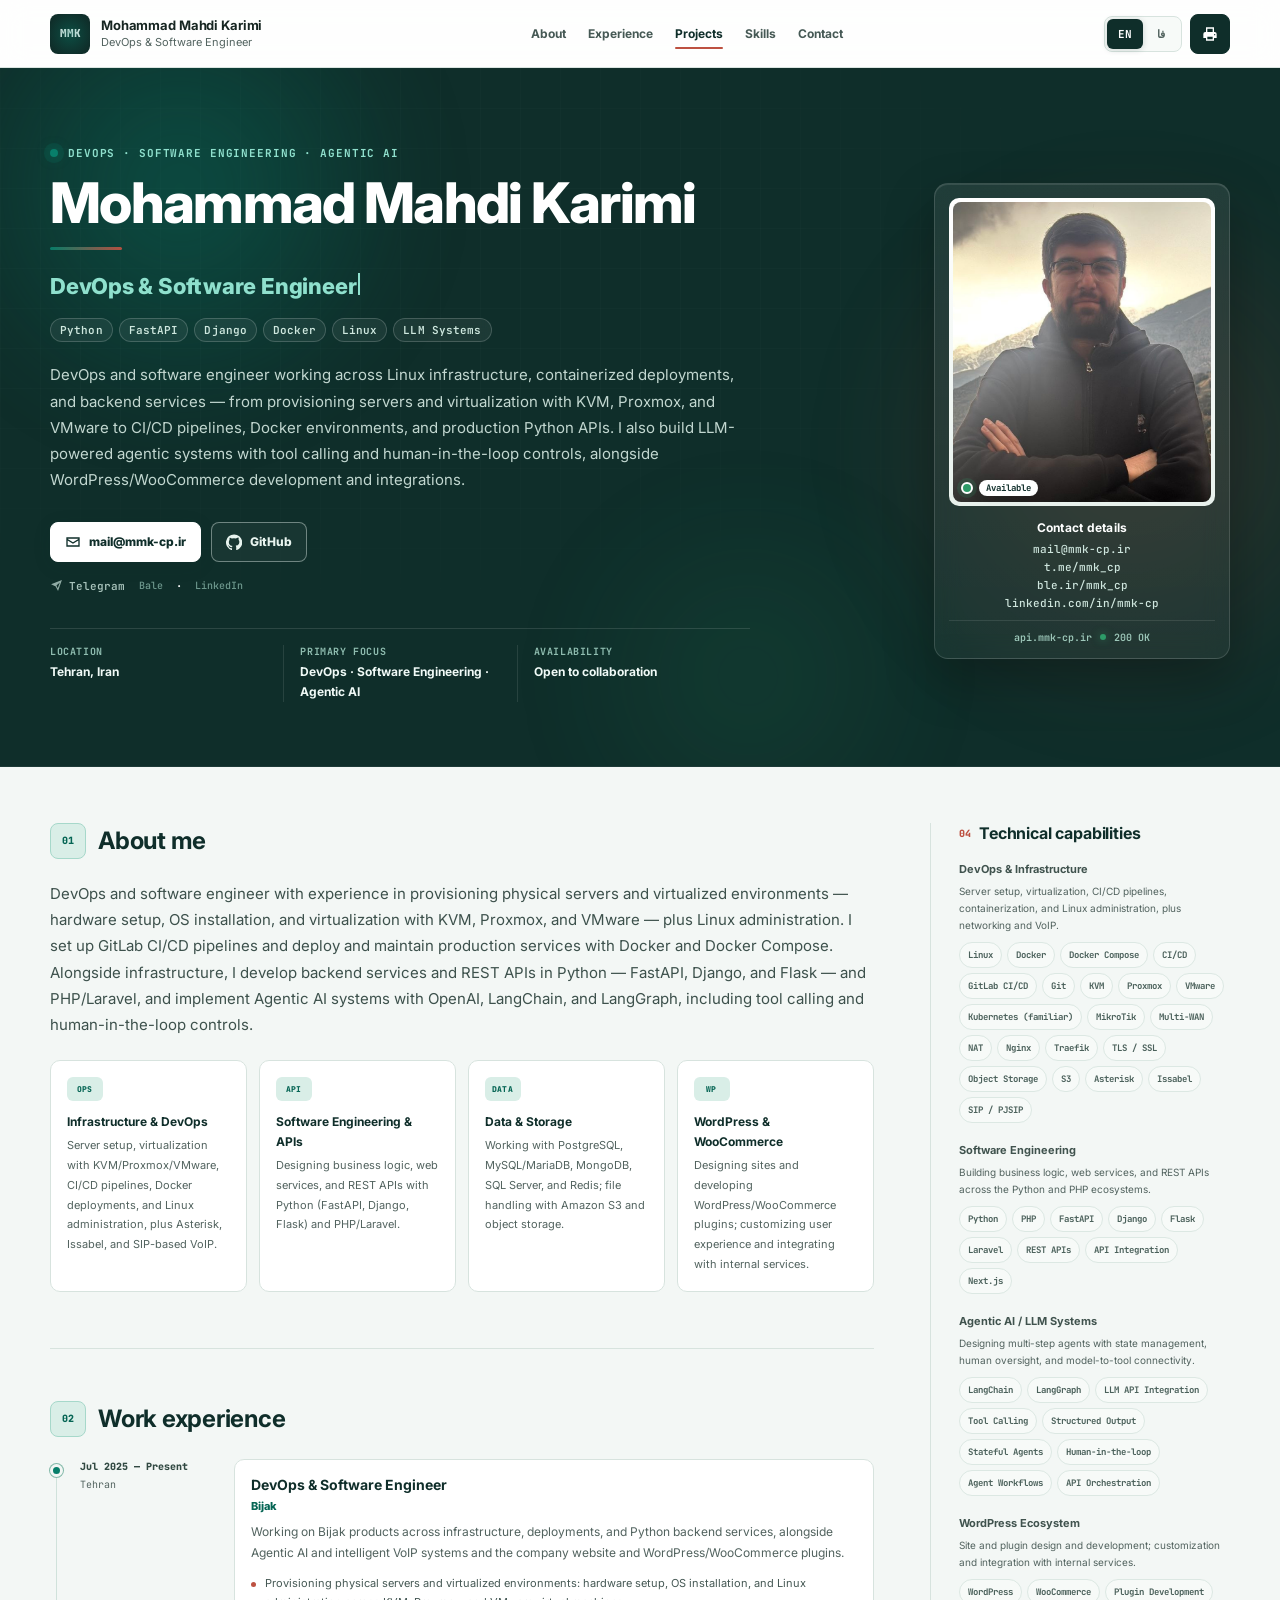
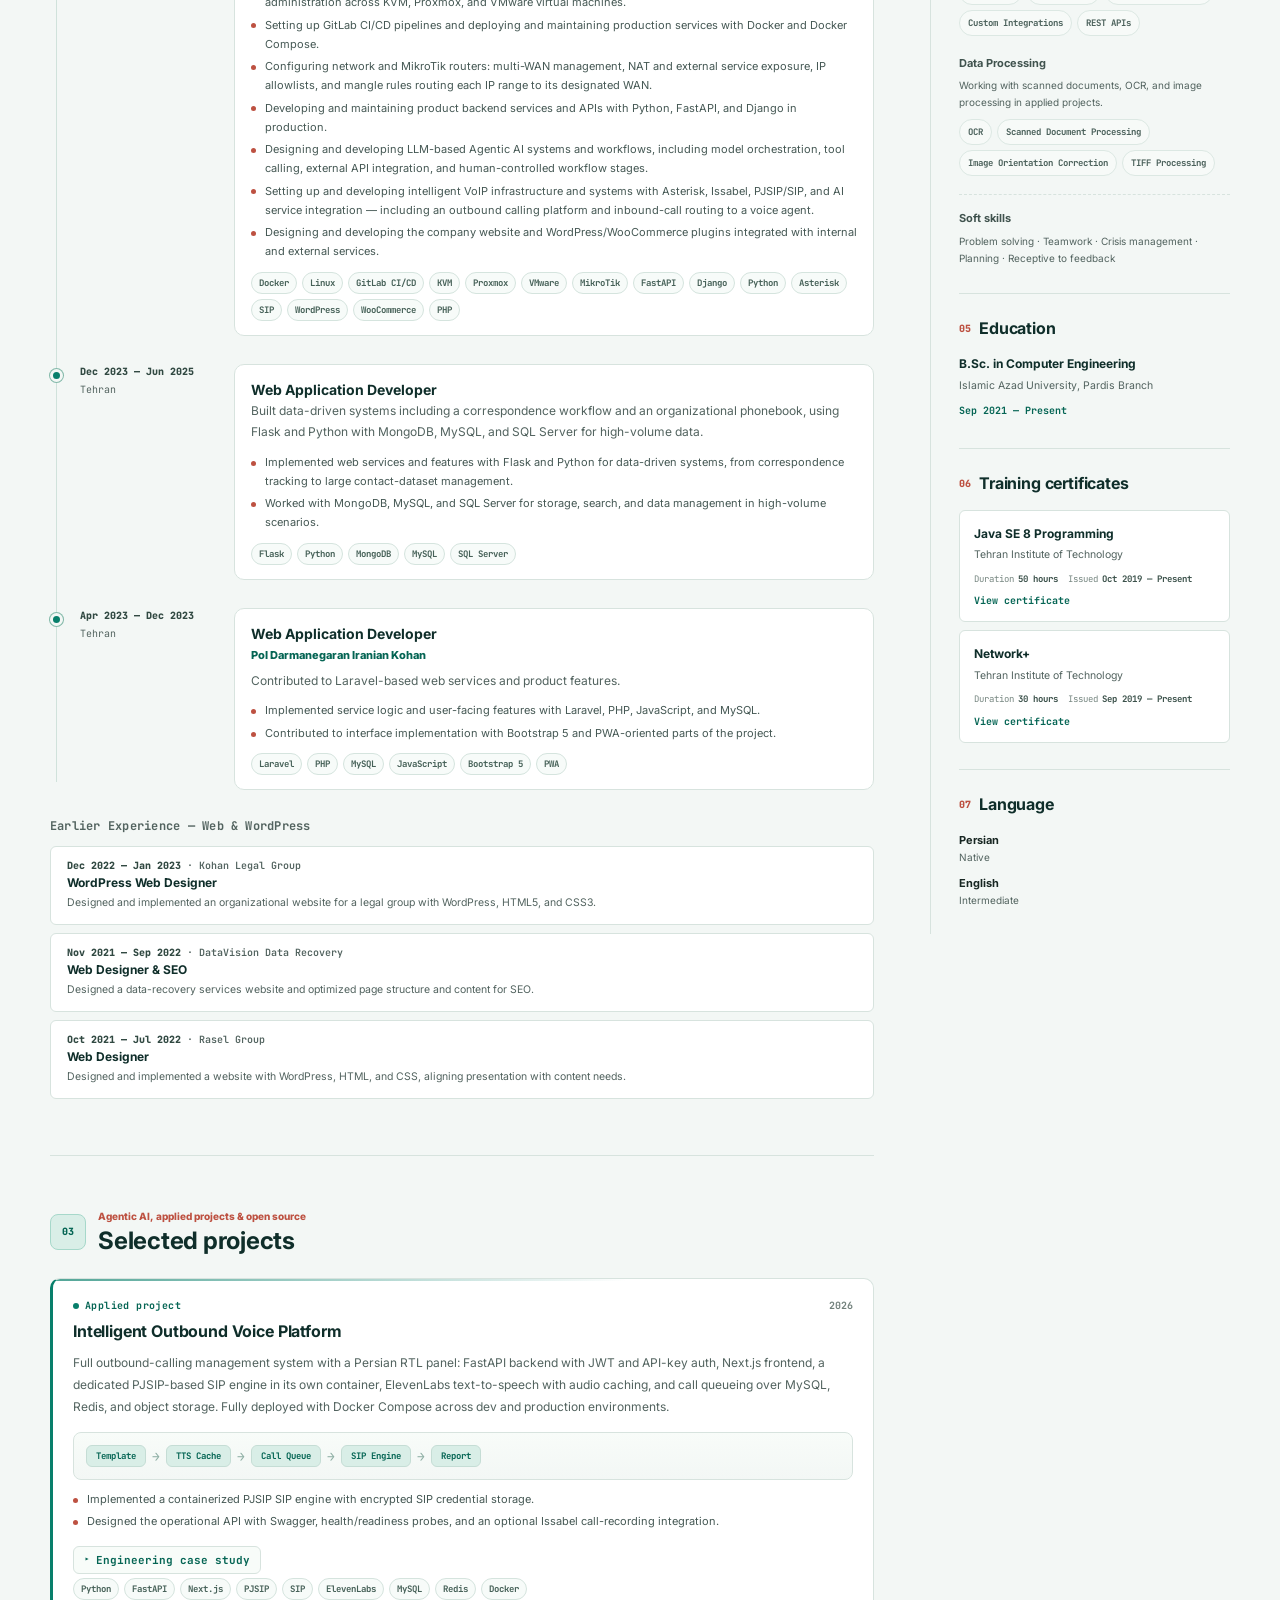
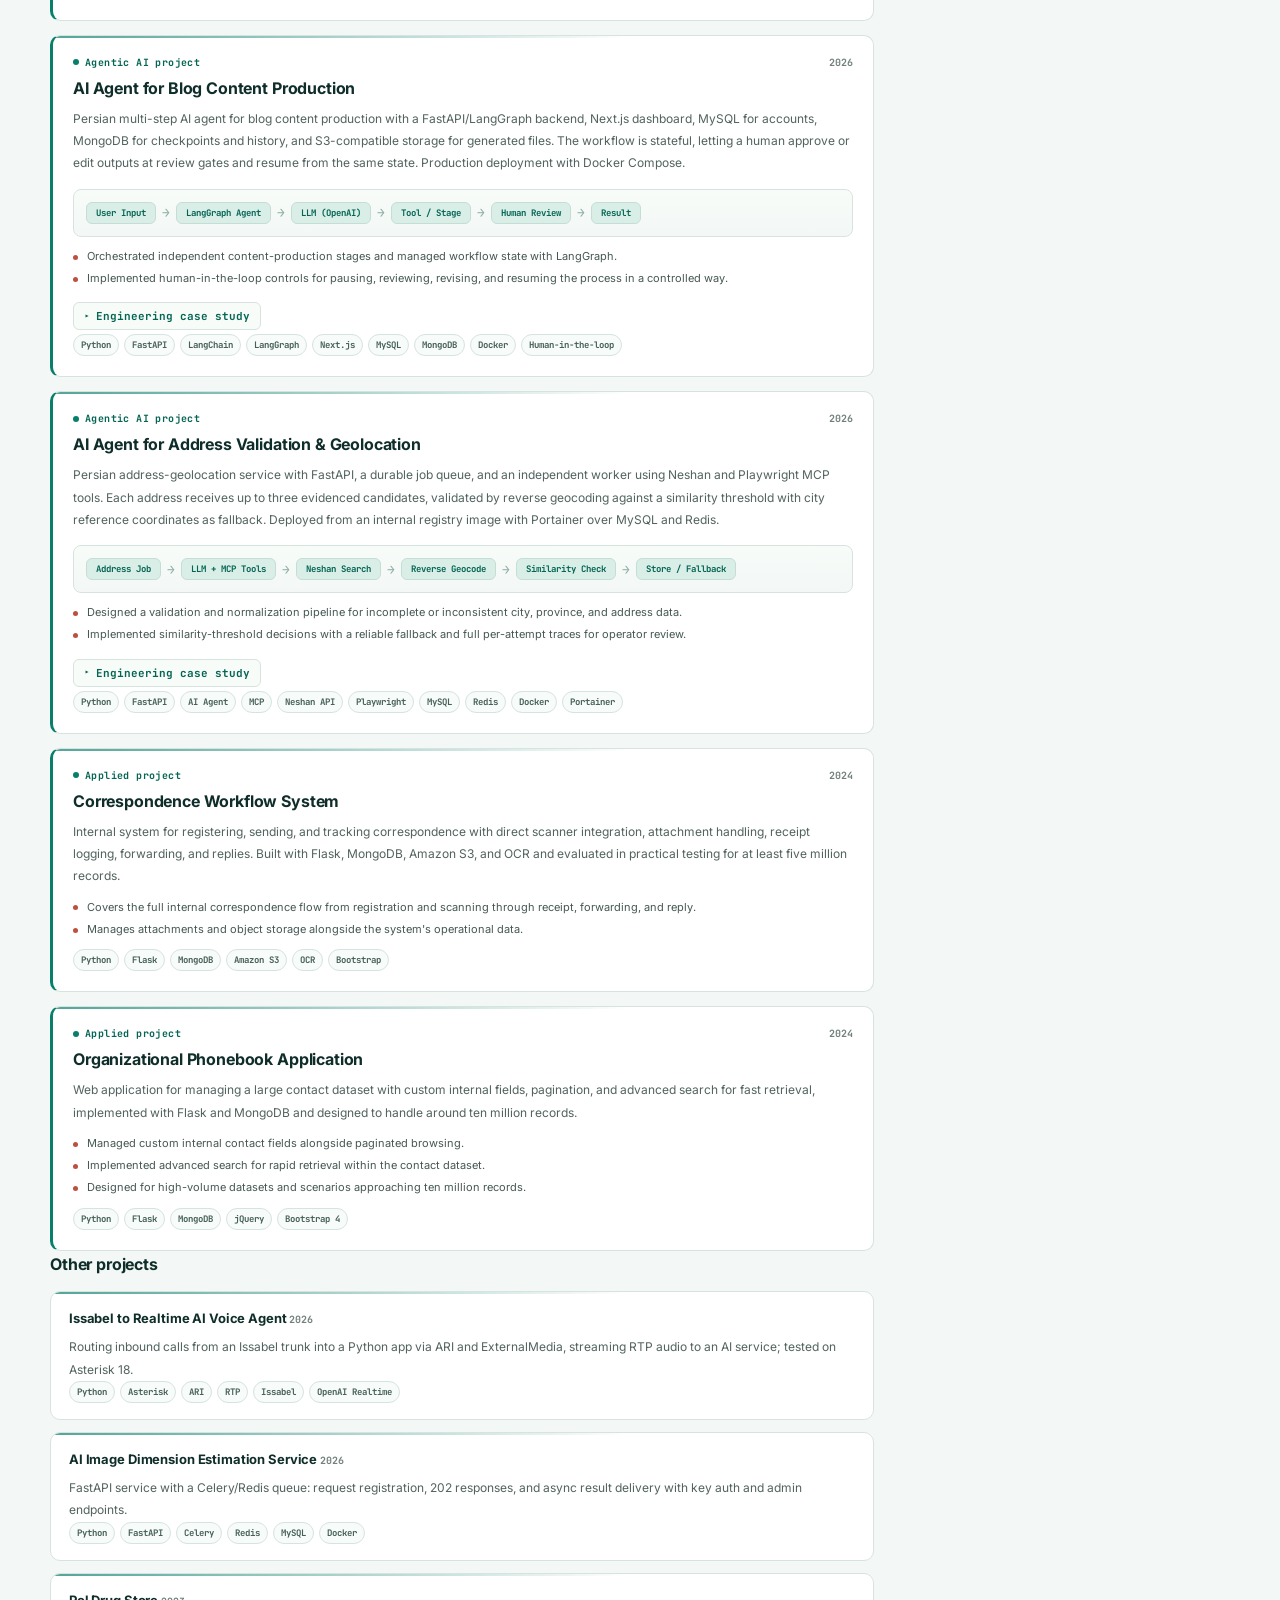
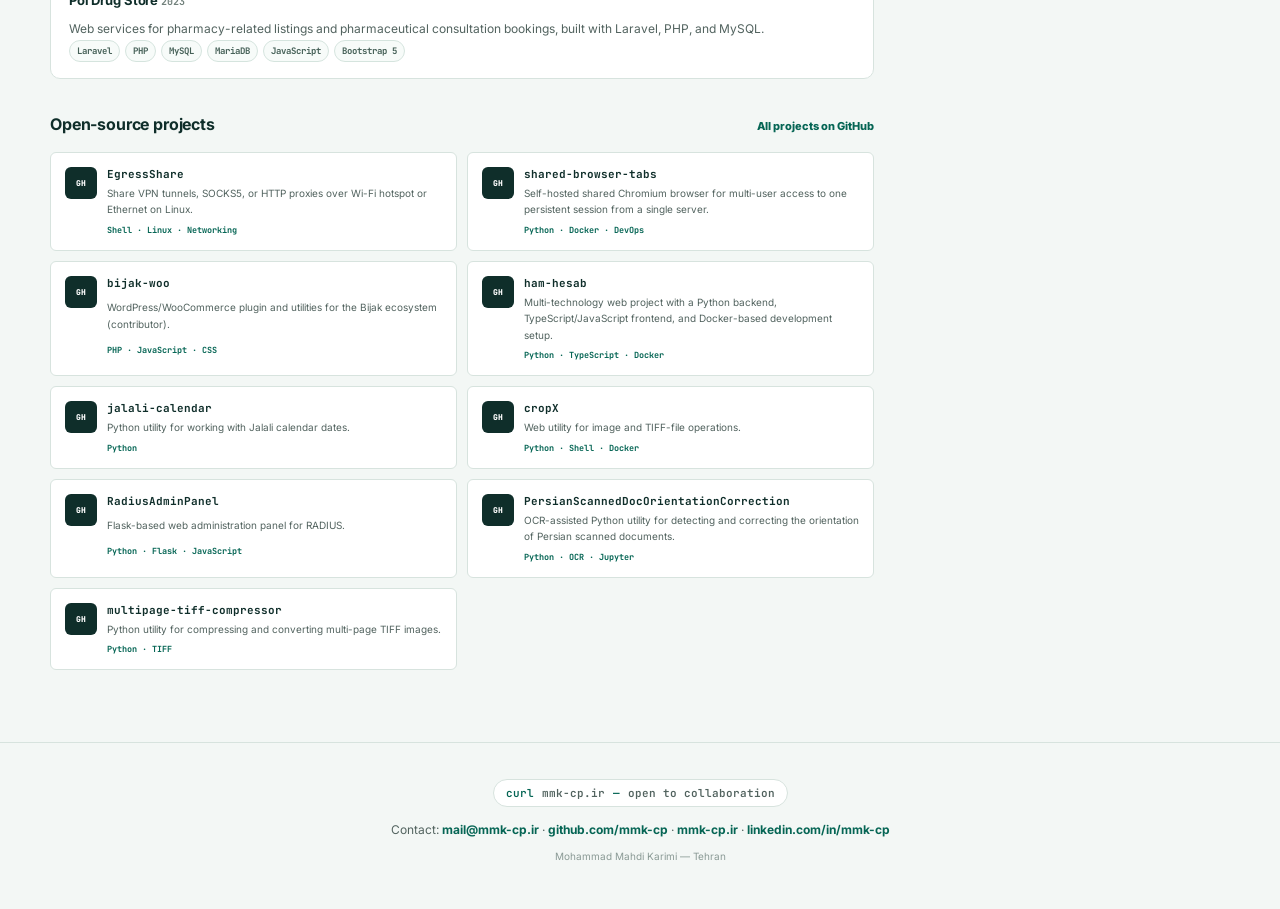
==== commit c10b54a0: "new version" ====
--- a/en/index.html
+++ b/en/index.html
@@ -132,7 +132,7 @@
           <div class="hero-techline" dir="ltr" aria-label="Core stack">
             <span>Python</span><span>FastAPI</span><span>Django</span><span>Docker</span><span>Linux</span><span>LLM Systems</span>
           </div>
-          <p class="hero-summary" id="heroSummary">DevOps and software engineer working across Linux infrastructure, containerized deployments, and backend services — from physical and software setup of servers and virtualization with KVM, Proxmox, and VMware to CI/CD pipelines, Docker environments, and production Python APIs. I also build LLM-powered agentic systems with tool calling and human-in-the-loop controls, alongside WordPress/WooCommerce development and integrations.</p>
+          <p class="hero-summary" id="heroSummary">DevOps and software engineer working across Linux infrastructure, containerized deployments, and backend services — from provisioning servers and virtualization with KVM, Proxmox, and VMware to CI/CD pipelines, Docker environments, and production Python APIs. I also build LLM-powered agentic systems with tool calling and human-in-the-loop controls, alongside WordPress/WooCommerce development and integrations.</p>
           <div class="hero-actions hero-actions-primary">
             <a class="button button-light" href="mailto:mail@mmk-cp.ir">
               <svg viewBox="0 0 24 24" aria-hidden="true"><path d="M2 5h20v14H2V5Zm2 2v.5l8 5 8-5V7H4Zm16 10V9.8l-8 5-8-5V17h16Z"/></svg>
@@ -198,7 +198,7 @@
             <span class="section-index">01</span>
             <h2 id="about-title" data-i18n="aboutTitle">About me</h2>
           </div>
-          <p class="lead" id="aboutText">DevOps and software engineer with experience in physical and software setup of servers, virtualization with KVM, Proxmox, and VMware, and Linux environment management. I set up CI/CD pipelines with GitLab and deploy and maintain production services with Docker and Docker Compose, with foundational familiarity with Kubernetes. Alongside infrastructure, I develop backend services and REST APIs in Python — FastAPI, Django, and Flask — and PHP/Laravel, and implement Agentic AI systems with OpenAI, LangChain, and LangGraph, including tool calling and human-in-the-loop controls.</p>
+          <p class="lead" id="aboutText">DevOps and software engineer with experience in provisioning physical servers and virtualized environments — hardware setup, OS installation, and virtualization with KVM, Proxmox, and VMware — plus Linux administration. I set up GitLab CI/CD pipelines and deploy and maintain production services with Docker and Docker Compose. Alongside infrastructure, I develop backend services and REST APIs in Python — FastAPI, Django, and Flask — and PHP/Laravel, and implement Agentic AI systems with OpenAI, LangChain, and LangGraph, including tool calling and human-in-the-loop controls.</p>
           <div class="strength-grid" id="strengthGrid"><article><span class="mini-icon" aria-hidden="true">OPS</span><h3>Infrastructure &amp; DevOps</h3><p>Server setup, virtualization with KVM/Proxmox/VMware, CI/CD pipelines, Docker deployments, and Linux administration, plus Asterisk, Issabel, and SIP-based VoIP.</p></article><article><span class="mini-icon" aria-hidden="true">API</span><h3>Software Engineering &amp; APIs</h3><p>Designing business logic, web services, and REST APIs with Python (FastAPI, Django, Flask) and PHP/Laravel.</p></article><article><span class="mini-icon" aria-hidden="true">DATA</span><h3>Data &amp; Storage</h3><p>Working with PostgreSQL, MySQL/MariaDB, MongoDB, SQL Server, and Redis; file handling with Amazon S3 and object storage.</p></article><article><span class="mini-icon" aria-hidden="true">WP</span><h3>WordPress &amp; WooCommerce</h3><p>Designing sites and developing WordPress/WooCommerce plugins; customizing user experience and integrating with internal services.</p></article></div>
         </section>
 
@@ -210,7 +210,7 @@
               <h2 id="experience-title" data-i18n="experienceTitle">Work experience</h2>
             </div>
           </div>
-          <div class="timeline" id="experienceTimeline"><article class="timeline-item"><div class="timeline-marker" aria-hidden="true"></div><div class="timeline-meta"><time datetime="2025-07">Jul 2025 — Present</time><span>Tehran</span></div><div class="timeline-body"><h3>DevOps &amp; Software Engineer</h3><p class="company"><a href="https://bijak.ir/" target="_blank" rel="noopener noreferrer">Bijak</a></p><p>Working on Bijak products across infrastructure, deployments, and Python backend services, alongside Agentic AI and intelligent VoIP systems and the company website and WordPress/WooCommerce plugins.</p><ul class="achievement-list"><li>Physical and software setup of servers and Linux environment management; working with KVM, Proxmox, and VMware virtual machines.</li><li>Setting up GitLab CI/CD pipelines and deploying and maintaining production services with Docker and Docker Compose; foundational familiarity with Kubernetes.</li><li>Developing and maintaining product backend services and APIs with Python, FastAPI, and Django in production.</li><li>Designing and developing LLM-based Agentic AI systems and workflows, including model orchestration, tool calling, external API integration, and human-controlled workflow stages.</li><li>Setting up and developing intelligent VoIP infrastructure and systems with Asterisk, Issabel, PJSIP/SIP, and AI service integration — including an outbound calling platform and inbound-call routing to a voice agent.</li><li>Designing and developing the company website and WordPress/WooCommerce plugins integrated with internal and external services.</li></ul><div class="tags"><span>Docker</span><span>Linux</span><span>GitLab CI/CD</span><span>KVM</span><span>Proxmox</span><span>VMware</span><span>FastAPI</span><span>Django</span><span>Python</span><span>Asterisk</span><span>SIP</span><span>WordPress</span><span>WooCommerce</span><span>PHP</span></div></div></article><article class="timeline-item"><div class="timeline-marker" aria-hidden="true"></div><div class="timeline-meta"><time datetime="2023-12">Dec 2023 — Jun 2025</time><span>Tehran</span></div><div class="timeline-body"><h3>Web Application Developer</h3><p>Built data-driven systems including a correspondence workflow and an organizational phonebook, using Flask and Python with MongoDB, MySQL, and SQL Server for high-volume data.</p><ul class="achievement-list"><li>Implemented web services and features with Flask and Python for data-driven systems, from correspondence tracking to large contact-dataset management.</li><li>Worked with MongoDB, MySQL, and SQL Server for storage, search, and data management in high-volume scenarios.</li></ul><div class="tags"><span>Flask</span><span>Python</span><span>MongoDB</span><span>MySQL</span><span>SQL Server</span></div></div></article><article class="timeline-item"><div class="timeline-marker" aria-hidden="true"></div><div class="timeline-meta"><time datetime="2023-04">Apr 2023 — Dec 2023</time><span>Tehran</span></div><div class="timeline-body"><h3>Web Application Developer</h3><p class="company">Pol Darmanegaran Iranian Kohan</p><p>Contributed to Laravel-based web services and product features.</p><ul class="achievement-list"><li>Implemented service logic and user-facing features with Laravel, PHP, JavaScript, and MySQL.</li><li>Contributed to interface implementation with Bootstrap 5 and PWA-oriented parts of the project.</li></ul><div class="tags"><span>Laravel</span><span>PHP</span><span>MySQL</span><span>JavaScript</span><span>Bootstrap 5</span><span>PWA</span></div></div></article></div>
+          <div class="timeline" id="experienceTimeline"><article class="timeline-item"><div class="timeline-marker" aria-hidden="true"></div><div class="timeline-meta"><time datetime="2025-07">Jul 2025 — Present</time><span>Tehran</span></div><div class="timeline-body"><h3>DevOps &amp; Software Engineer</h3><p class="company"><a href="https://bijak.ir/" target="_blank" rel="noopener noreferrer">Bijak</a></p><p>Working on Bijak products across infrastructure, deployments, and Python backend services, alongside Agentic AI and intelligent VoIP systems and the company website and WordPress/WooCommerce plugins.</p><ul class="achievement-list"><li>Provisioning physical servers and virtualized environments: hardware setup, OS installation, and Linux administration across KVM, Proxmox, and VMware virtual machines.</li><li>Setting up GitLab CI/CD pipelines and deploying and maintaining production services with Docker and Docker Compose.</li><li>Configuring network and MikroTik routers: multi-WAN management, NAT and external service exposure, IP allowlists, and mangle rules routing each IP range to its designated WAN.</li><li>Developing and maintaining product backend services and APIs with Python, FastAPI, and Django in production.</li><li>Designing and developing LLM-based Agentic AI systems and workflows, including model orchestration, tool calling, external API integration, and human-controlled workflow stages.</li><li>Setting up and developing intelligent VoIP infrastructure and systems with Asterisk, Issabel, PJSIP/SIP, and AI service integration — including an outbound calling platform and inbound-call routing to a voice agent.</li><li>Designing and developing the company website and WordPress/WooCommerce plugins integrated with internal and external services.</li></ul><div class="tags"><span>Docker</span><span>Linux</span><span>GitLab CI/CD</span><span>KVM</span><span>Proxmox</span><span>VMware</span><span>MikroTik</span><span>FastAPI</span><span>Django</span><span>Python</span><span>Asterisk</span><span>SIP</span><span>WordPress</span><span>WooCommerce</span><span>PHP</span></div></div></article><article class="timeline-item"><div class="timeline-marker" aria-hidden="true"></div><div class="timeline-meta"><time datetime="2023-12">Dec 2023 — Jun 2025</time><span>Tehran</span></div><div class="timeline-body"><h3>Web Application Developer</h3><p>Built data-driven systems including a correspondence workflow and an organizational phonebook, using Flask and Python with MongoDB, MySQL, and SQL Server for high-volume data.</p><ul class="achievement-list"><li>Implemented web services and features with Flask and Python for data-driven systems, from correspondence tracking to large contact-dataset management.</li><li>Worked with MongoDB, MySQL, and SQL Server for storage, search, and data management in high-volume scenarios.</li></ul><div class="tags"><span>Flask</span><span>Python</span><span>MongoDB</span><span>MySQL</span><span>SQL Server</span></div></div></article><article class="timeline-item"><div class="timeline-marker" aria-hidden="true"></div><div class="timeline-meta"><time datetime="2023-04">Apr 2023 — Dec 2023</time><span>Tehran</span></div><div class="timeline-body"><h3>Web Application Developer</h3><p class="company">Pol Darmanegaran Iranian Kohan</p><p>Contributed to Laravel-based web services and product features.</p><ul class="achievement-list"><li>Implemented service logic and user-facing features with Laravel, PHP, JavaScript, and MySQL.</li><li>Contributed to interface implementation with Bootstrap 5 and PWA-oriented parts of the project.</li></ul><div class="tags"><span>Laravel</span><span>PHP</span><span>MySQL</span><span>JavaScript</span><span>Bootstrap 5</span><span>PWA</span></div></div></article></div>
           <div class="earlier-experience" id="earlierExperience"><h3 class="earlier-heading">Earlier Experience — Web &amp; WordPress</h3><div class="earlier-grid"><article class="earlier-card"><div class="earlier-meta"><time datetime="2022-12">Dec 2022 — Jan 2023</time> · <span>Kohan Legal Group</span></div><h3>WordPress Web Designer</h3><p>Designed and implemented an organizational website for a legal group with WordPress, HTML5, and CSS3.</p></article><article class="earlier-card"><div class="earlier-meta"><time datetime="2021-11">Nov 2021 — Sep 2022</time> · <span>DataVision Data Recovery</span></div><h3>Web Designer &amp; SEO</h3><p>Designed a data-recovery services website and optimized page structure and content for SEO.</p></article><article class="earlier-card"><div class="earlier-meta"><time datetime="2021-10">Oct 2021 — Jul 2022</time> · <span>Rasel Group</span></div><h3>Web Designer</h3><p>Designed and implemented a website with WordPress, HTML, and CSS, aligning presentation with content needs.</p></article></div></div>
         </section>
 
@@ -223,8 +223,8 @@
               <h2 id="projects-title" data-i18n="projectsTitle">Selected projects</h2>
             </div>
           </div>
-          <div class="featured-projects" id="featuredProjects"><article class="project-card project-card-featured"><div class="project-topline"><span class="project-type">Applied project</span><span class="project-year">2026</span></div><h3>Intelligent Outbound Voice Platform</h3><p>Full outbound-calling management system with a Persian RTL panel: FastAPI backend with JWT and API-key auth, Next.js frontend, a dedicated PJSIP-based SIP engine in its own container, ElevenLabs text-to-speech with audio caching, and call queueing over MySQL, Redis, and object storage. Fully deployed with Docker Compose across dev and production environments.</p><div class="agent-flow" dir="ltr" aria-label="Agent workflow"><span class="flow-step">Template</span><span class="flow-arrow" aria-hidden="true">→</span><span class="flow-step">TTS Cache</span><span class="flow-arrow" aria-hidden="true">→</span><span class="flow-step">Call Queue</span><span class="flow-arrow" aria-hidden="true">→</span><span class="flow-step">SIP Engine</span><span class="flow-arrow" aria-hidden="true">→</span><span class="flow-step">Report</span></div><ul class="project-points"><li>Implemented a containerized PJSIP SIP engine with encrypted SIP credential storage.</li><li>Designed the operational API with Swagger, health/readiness probes, and an optional Issabel call-recording integration.</li></ul><details class="case-study"><summary>Engineering case study</summary><div class="case-body"><div class="case-row"><strong>Problem</strong><p>Outbound calling needed unified template building, voice preparation, line selection, and reporting — with SIP and voice-service credentials kept out of code and repos.</p></div><div class="case-row"><strong>Architecture / Approach</strong><p>A multi-service Docker Compose architecture was chosen: backend, frontend, SIP engine, database, and object storage separated. Credentials are registered from the panel and stored encrypted.</p></div><div class="case-row"><strong>Engineering decisions</strong><p>The SIP engine runs as an independent containerized service to keep call lifecycle separate from the API; caching repeated voice segments reduces TTS cost.</p></div><div class="case-row"><strong>Stack</strong><p dir="ltr">Python · FastAPI · Next.js · PJSIP · ElevenLabs · MySQL · Redis · Docker</p></div></div></details><div class="tags"><span>Python</span><span>FastAPI</span><span>Next.js</span><span>PJSIP</span><span>SIP</span><span>ElevenLabs</span><span>MySQL</span><span>Redis</span><span>Docker</span></div></article><article class="project-card project-card-featured"><div class="project-topline"><span class="project-type">Agentic AI project</span><span class="project-year">2026</span></div><h3>AI Agent for Blog Content Production</h3><p>Persian multi-step AI agent for blog content production with a FastAPI/LangGraph backend, Next.js dashboard, MySQL for accounts, MongoDB for checkpoints and history, and S3-compatible storage for generated files. The workflow is stateful, letting a human approve or edit outputs at review gates and resume from the same state. Production deployment with Docker Compose.</p><div class="agent-flow" dir="ltr" aria-label="Agent workflow"><span class="flow-step">User Input</span><span class="flow-arrow" aria-hidden="true">→</span><span class="flow-step">LangGraph Agent</span><span class="flow-arrow" aria-hidden="true">→</span><span class="flow-step">LLM (OpenAI)</span><span class="flow-arrow" aria-hidden="true">→</span><span class="flow-step">Tool / Stage</span><span class="flow-arrow" aria-hidden="true">→</span><span class="flow-step">Human Review</span><span class="flow-arrow" aria-hidden="true">→</span><span class="flow-step">Result</span></div><ul class="project-points"><li>Orchestrated independent content-production stages and managed workflow state with LangGraph.</li><li>Implemented human-in-the-loop controls for pausing, reviewing, revising, and resuming the process in a controlled way.</li></ul><details class="case-study"><summary>Engineering case study</summary><div class="case-body"><div class="case-row"><strong>Problem</strong><p>Blog content production spans several dependent stages, and each stage output needs review before continuing; without human oversight, an early-stage error would invalidate the entire chain.</p></div><div class="case-row"><strong>Architecture / Approach</strong><p>Each stage was implemented as an independent node in a LangGraph graph, with full workflow state persisted. At review gates execution pauses and resumes from the same state after the user approves or edits.</p></div><div class="case-row"><strong>Engineering decisions</strong><p>LangGraph was chosen for orchestration and state management to keep resumable execution and stage branching simple; LangChain abstracts LLM invocation.</p></div><div class="case-row"><strong>Stack</strong><p dir="ltr">Python · FastAPI · LangChain · LangGraph · Next.js · MySQL · MongoDB · Docker</p></div></div></details><div class="tags"><span>Python</span><span>FastAPI</span><span>LangChain</span><span>LangGraph</span><span>Next.js</span><span>MySQL</span><span>MongoDB</span><span>Docker</span><span>Human-in-the-loop</span></div></article><article class="project-card project-card-featured"><div class="project-topline"><span class="project-type">Agentic AI project</span><span class="project-year">2026</span></div><h3>AI Agent for Address Validation &amp; Geolocation</h3><p>Persian address-geolocation service with FastAPI, a durable job queue, and an independent worker using Neshan and Playwright MCP tools. Each address yields up to three evidenced candidates; operator selection or manual pin correction is recorded separately without overwriting the agent result. Validation uses reverse geocoding with a similarity threshold, falling back to city reference coordinates below threshold. Backed by MySQL and Redis, published via an internal registry image, and deployed with Portainer; readiness is gated by health probes and a live model check.</p><div class="agent-flow" dir="ltr" aria-label="Agent workflow"><span class="flow-step">Address Job</span><span class="flow-arrow" aria-hidden="true">→</span><span class="flow-step">LLM + MCP Tools</span><span class="flow-arrow" aria-hidden="true">→</span><span class="flow-step">Neshan Search</span><span class="flow-arrow" aria-hidden="true">→</span><span class="flow-step">Reverse Geocode</span><span class="flow-arrow" aria-hidden="true">→</span><span class="flow-step">Similarity Check</span><span class="flow-arrow" aria-hidden="true">→</span><span class="flow-step">Store / Fallback</span></div><ul class="project-points"><li>Designed a validation and normalization pipeline for incomplete or inconsistent city, province, and address data.</li><li>Implemented similarity-threshold decisions with a reliable fallback and full per-attempt traces for operator review.</li></ul><details class="case-study"><summary>Engineering case study</summary><div class="case-body"><div class="case-row"><strong>Problem</strong><p>At order time, addresses are often incomplete or inconsistent, and incorrect geocoding can disrupt logistics.</p></div><div class="case-row"><strong>Architecture / Approach</strong><p>Each address becomes an independent job in a durable queue; the worker retrieves candidate coordinates via MCP tools and verifies them with reverse geocoding. Every attempt is stored with evidence and screenshots in a trace.</p></div><div class="case-row"><strong>Engineering decisions</strong><p>The final decision uses a similarity threshold against the reverse-geocoded address; operator selection never overwrites the agent result so accuracy can be evaluated in the pilot.</p></div><div class="case-row"><strong>Stack</strong><p dir="ltr">Python · FastAPI · MCP · Neshan API · Playwright · MySQL · Redis · Docker · Portainer</p></div></div></details><div class="tags"><span>Python</span><span>FastAPI</span><span>AI Agent</span><span>MCP</span><span>Neshan API</span><span>Playwright</span><span>MySQL</span><span>Redis</span><span>Docker</span><span>Portainer</span></div></article><article class="project-card project-card-featured"><div class="project-topline"><span class="project-type">Applied project</span><span class="project-year">2024</span></div><h3>Correspondence Workflow System</h3><p>Internal system for registering, sending, and tracking correspondence with direct scanner integration, attachment handling, receipt logging, forwarding, and replies. Built with Flask, MongoDB, Amazon S3, and OCR and evaluated in practical testing for at least five million records.</p><ul class="project-points"><li>Covers the full internal correspondence flow from registration and scanning through receipt, forwarding, and reply.</li><li>Manages attachments and object storage alongside the system's operational data.</li></ul><div class="tags"><span>Python</span><span>Flask</span><span>MongoDB</span><span>Amazon S3</span><span>OCR</span><span>Bootstrap</span></div></article><article class="project-card project-card-featured"><div class="project-topline"><span class="project-type">Applied project</span><span class="project-year">2024</span></div><h3>Organizational Phonebook Application</h3><p>Web application for managing a large contact dataset with custom internal fields, pagination, and advanced search for fast retrieval, implemented with Flask and MongoDB and suited to scenarios of around ten million records.</p><ul class="project-points"><li>Managed custom internal contact fields alongside paginated browsing.</li><li>Implemented advanced search for rapid retrieval within the contact dataset.</li><li>Designed for high-volume datasets and scenarios approaching ten million records.</li></ul><div class="tags"><span>Python</span><span>Flask</span><span>MongoDB</span><span>jQuery</span><span>Bootstrap 4</span></div></article></div>
-          <div id="secondaryProjects"><h3 class="subsection-title secondary-title">Other projects</h3><div class="secondary-grid"><article class="project-card project-card-secondary"><h3>Issabel to Realtime AI Voice Agent</h3><p>Routing inbound calls from an Issabel trunk into a Python app via ARI and ExternalMedia, streaming RTP audio to an AI service; tested on Asterisk 18.</p><div class="tags"><span>Python</span><span>Asterisk</span><span>ARI</span><span>RTP</span><span>Issabel</span><span>OpenAI Realtime</span></div></article><article class="project-card project-card-secondary"><h3>AI Image Dimension Estimation Service</h3><p>FastAPI service with a Celery/Redis queue: request registration, 202 responses, and async result delivery with key auth and admin endpoints.</p><div class="tags"><span>Python</span><span>FastAPI</span><span>Celery</span><span>Redis</span><span>MySQL</span><span>Docker</span></div></article><article class="project-card project-card-secondary"><h3>Pol Drug Store</h3><p>Web services for pharmacy-related listings and pharmaceutical consultation bookings, built with Laravel, PHP, and MySQL.</p><div class="tags"><span>Laravel</span><span>PHP</span><span>MySQL</span><span>MariaDB</span><span>JavaScript</span><span>Bootstrap 5</span></div></article></div></div>
+          <div class="featured-projects" id="featuredProjects"><article class="project-card project-card-featured"><div class="project-topline"><span class="project-type">Applied project</span><span class="project-year">2026</span></div><h3>Intelligent Outbound Voice Platform</h3><p>Full outbound-calling management system with a Persian RTL panel: FastAPI backend with JWT and API-key auth, Next.js frontend, a dedicated PJSIP-based SIP engine in its own container, ElevenLabs text-to-speech with audio caching, and call queueing over MySQL, Redis, and object storage. Fully deployed with Docker Compose across dev and production environments.</p><div class="agent-flow" dir="ltr" aria-label="Agent workflow"><span class="flow-step">Template</span><span class="flow-arrow" aria-hidden="true">→</span><span class="flow-step">TTS Cache</span><span class="flow-arrow" aria-hidden="true">→</span><span class="flow-step">Call Queue</span><span class="flow-arrow" aria-hidden="true">→</span><span class="flow-step">SIP Engine</span><span class="flow-arrow" aria-hidden="true">→</span><span class="flow-step">Report</span></div><ul class="project-points"><li>Implemented a containerized PJSIP SIP engine with encrypted SIP credential storage.</li><li>Designed the operational API with Swagger, health/readiness probes, and an optional Issabel call-recording integration.</li></ul><details class="case-study"><summary>Engineering case study</summary><div class="case-body"><div class="case-row"><strong>Problem</strong><p>Outbound calling needed unified template building, voice preparation, line selection, and reporting — with SIP and voice-service credentials kept out of code and repos.</p></div><div class="case-row"><strong>Architecture / Approach</strong><p>A multi-service Docker Compose architecture was chosen: backend, frontend, SIP engine, database, and object storage separated. Credentials are registered from the panel and stored encrypted.</p></div><div class="case-row"><strong>Engineering decisions</strong><p>The SIP engine runs as an independent containerized service to keep call lifecycle separate from the API; caching repeated voice segments reduces TTS cost.</p></div><div class="case-row"><strong>Stack</strong><p dir="ltr">Python · FastAPI · Next.js · PJSIP · ElevenLabs · MySQL · Redis · Docker</p></div></div></details><div class="tags"><span>Python</span><span>FastAPI</span><span>Next.js</span><span>PJSIP</span><span>SIP</span><span>ElevenLabs</span><span>MySQL</span><span>Redis</span><span>Docker</span></div></article><article class="project-card project-card-featured"><div class="project-topline"><span class="project-type">Agentic AI project</span><span class="project-year">2026</span></div><h3>AI Agent for Blog Content Production</h3><p>Persian multi-step AI agent for blog content production with a FastAPI/LangGraph backend, Next.js dashboard, MySQL for accounts, MongoDB for checkpoints and history, and S3-compatible storage for generated files. The workflow is stateful, letting a human approve or edit outputs at review gates and resume from the same state. Production deployment with Docker Compose.</p><div class="agent-flow" dir="ltr" aria-label="Agent workflow"><span class="flow-step">User Input</span><span class="flow-arrow" aria-hidden="true">→</span><span class="flow-step">LangGraph Agent</span><span class="flow-arrow" aria-hidden="true">→</span><span class="flow-step">LLM (OpenAI)</span><span class="flow-arrow" aria-hidden="true">→</span><span class="flow-step">Tool / Stage</span><span class="flow-arrow" aria-hidden="true">→</span><span class="flow-step">Human Review</span><span class="flow-arrow" aria-hidden="true">→</span><span class="flow-step">Result</span></div><ul class="project-points"><li>Orchestrated independent content-production stages and managed workflow state with LangGraph.</li><li>Implemented human-in-the-loop controls for pausing, reviewing, revising, and resuming the process in a controlled way.</li></ul><details class="case-study"><summary>Engineering case study</summary><div class="case-body"><div class="case-row"><strong>Problem</strong><p>Blog content production spans several dependent stages, and each stage output needs review before continuing; without human oversight, an early-stage error would invalidate the entire chain.</p></div><div class="case-row"><strong>Architecture / Approach</strong><p>Each stage was implemented as an independent node in a LangGraph graph, with full workflow state persisted. At review gates execution pauses and resumes from the same state after the user approves or edits.</p></div><div class="case-row"><strong>Engineering decisions</strong><p>LangGraph was chosen for orchestration and state management to keep resumable execution and stage branching simple; LangChain abstracts LLM invocation.</p></div><div class="case-row"><strong>Stack</strong><p dir="ltr">Python · FastAPI · LangChain · LangGraph · Next.js · MySQL · MongoDB · Docker</p></div></div></details><div class="tags"><span>Python</span><span>FastAPI</span><span>LangChain</span><span>LangGraph</span><span>Next.js</span><span>MySQL</span><span>MongoDB</span><span>Docker</span><span>Human-in-the-loop</span></div></article><article class="project-card project-card-featured"><div class="project-topline"><span class="project-type">Agentic AI project</span><span class="project-year">2026</span></div><h3>AI Agent for Address Validation &amp; Geolocation</h3><p>Persian address-geolocation service with FastAPI, a durable job queue, and an independent worker using Neshan and Playwright MCP tools. Each address receives up to three evidenced candidates, validated by reverse geocoding against a similarity threshold with city reference coordinates as fallback. Deployed from an internal registry image with Portainer over MySQL and Redis.</p><div class="agent-flow" dir="ltr" aria-label="Agent workflow"><span class="flow-step">Address Job</span><span class="flow-arrow" aria-hidden="true">→</span><span class="flow-step">LLM + MCP Tools</span><span class="flow-arrow" aria-hidden="true">→</span><span class="flow-step">Neshan Search</span><span class="flow-arrow" aria-hidden="true">→</span><span class="flow-step">Reverse Geocode</span><span class="flow-arrow" aria-hidden="true">→</span><span class="flow-step">Similarity Check</span><span class="flow-arrow" aria-hidden="true">→</span><span class="flow-step">Store / Fallback</span></div><ul class="project-points"><li>Designed a validation and normalization pipeline for incomplete or inconsistent city, province, and address data.</li><li>Implemented similarity-threshold decisions with a reliable fallback and full per-attempt traces for operator review.</li></ul><details class="case-study"><summary>Engineering case study</summary><div class="case-body"><div class="case-row"><strong>Problem</strong><p>At order time, addresses are often incomplete or inconsistent, and incorrect geocoding can disrupt logistics.</p></div><div class="case-row"><strong>Architecture / Approach</strong><p>Each address becomes an independent job in a durable queue; the worker retrieves candidate coordinates via MCP tools and verifies them with reverse geocoding. Every attempt is stored with evidence and screenshots in a trace.</p></div><div class="case-row"><strong>Engineering decisions</strong><p>The final decision uses a similarity threshold against the reverse-geocoded address; operator selection never overwrites the agent result so accuracy can be evaluated in the pilot.</p></div><div class="case-row"><strong>Stack</strong><p dir="ltr">Python · FastAPI · MCP · Neshan API · Playwright · MySQL · Redis · Docker · Portainer</p></div></div></details><div class="tags"><span>Python</span><span>FastAPI</span><span>AI Agent</span><span>MCP</span><span>Neshan API</span><span>Playwright</span><span>MySQL</span><span>Redis</span><span>Docker</span><span>Portainer</span></div></article><article class="project-card project-card-featured"><div class="project-topline"><span class="project-type">Applied project</span><span class="project-year">2024</span></div><h3>Correspondence Workflow System</h3><p>Internal system for registering, sending, and tracking correspondence with direct scanner integration, attachment handling, receipt logging, forwarding, and replies. Built with Flask, MongoDB, Amazon S3, and OCR and evaluated in practical testing for at least five million records.</p><ul class="project-points"><li>Covers the full internal correspondence flow from registration and scanning through receipt, forwarding, and reply.</li><li>Manages attachments and object storage alongside the system's operational data.</li></ul><div class="tags"><span>Python</span><span>Flask</span><span>MongoDB</span><span>Amazon S3</span><span>OCR</span><span>Bootstrap</span></div></article><article class="project-card project-card-featured"><div class="project-topline"><span class="project-type">Applied project</span><span class="project-year">2024</span></div><h3>Organizational Phonebook Application</h3><p>Web application for managing a large contact dataset with custom internal fields, pagination, and advanced search for fast retrieval, implemented with Flask and MongoDB and designed to handle around ten million records.</p><ul class="project-points"><li>Managed custom internal contact fields alongside paginated browsing.</li><li>Implemented advanced search for rapid retrieval within the contact dataset.</li><li>Designed for high-volume datasets and scenarios approaching ten million records.</li></ul><div class="tags"><span>Python</span><span>Flask</span><span>MongoDB</span><span>jQuery</span><span>Bootstrap 4</span></div></article></div>
+          <div id="secondaryProjects"><h3 class="subsection-title secondary-title">Other projects</h3><div class="secondary-grid"><article class="project-card project-card-secondary"><h3>Issabel to Realtime AI Voice Agent <span class="project-year">2026</span></h3><p>Routing inbound calls from an Issabel trunk into a Python app via ARI and ExternalMedia, streaming RTP audio to an AI service; tested on Asterisk 18.</p><div class="tags"><span>Python</span><span>Asterisk</span><span>ARI</span><span>RTP</span><span>Issabel</span><span>OpenAI Realtime</span></div></article><article class="project-card project-card-secondary"><h3>AI Image Dimension Estimation Service <span class="project-year">2026</span></h3><p>FastAPI service with a Celery/Redis queue: request registration, 202 responses, and async result delivery with key auth and admin endpoints.</p><div class="tags"><span>Python</span><span>FastAPI</span><span>Celery</span><span>Redis</span><span>MySQL</span><span>Docker</span></div></article><article class="project-card project-card-secondary"><h3>Pol Drug Store <span class="project-year">2023</span></h3><p>Web services for pharmacy-related listings and pharmaceutical consultation bookings, built with Laravel, PHP, and MySQL.</p><div class="tags"><span>Laravel</span><span>PHP</span><span>MySQL</span><span>MariaDB</span><span>JavaScript</span><span>Bootstrap 5</span></div></article></div></div>
           <div class="open-source-heading">
             <h3 class="subsection-title" data-i18n="openSourceTitle">Open-source projects</h3>
             <a class="github-link" href="https://github.com/mmk-cp" target="_blank" rel="noopener noreferrer" data-i18n="allGithubProjects">All projects on GitHub</a>
@@ -237,7 +237,7 @@
         <!-- SKILLS -->
         <section class="side-section reveal" id="skills" aria-labelledby="skills-title">
           <div class="side-heading"><span>04</span><h2 id="skills-title" data-i18n="skillsTitle">Technical capabilities</h2></div>
-          <div id="skillsContainer"><div class="skill-group"><h3>DevOps &amp; Infrastructure</h3><p class="skill-note">Server setup, virtualization, CI/CD pipelines, containerization, and Linux administration, plus VoIP.</p><div class="skill-list"><span>Linux</span><span>Docker</span><span>Docker Compose</span><span>CI/CD</span><span>GitLab CI/CD</span><span>Git</span><span>KVM</span><span>Proxmox</span><span>VMware</span><span>Kubernetes (familiar)</span><span>Nginx</span><span>Traefik</span><span>TLS / SSL</span><span>Object Storage</span><span>S3</span><span>Asterisk</span><span>Issabel</span><span>SIP / PJSIP</span></div></div><div class="skill-group"><h3>Software Engineering</h3><p class="skill-note">Building business logic, web services, and REST APIs across the Python and PHP ecosystems.</p><div class="skill-list"><span>Python</span><span>PHP</span><span>FastAPI</span><span>Django</span><span>Flask</span><span>Laravel</span><span>REST APIs</span><span>API Integration</span><span>Next.js</span></div></div><div class="skill-group"><h3>Agentic AI / LLM Systems</h3><p class="skill-note">Designing multi-step agents with state management, human oversight, and model-to-tool connectivity.</p><div class="skill-list"><span>LangChain</span><span>LangGraph</span><span>LLM API Integration</span><span>Tool Calling</span><span>Structured Output</span><span>Stateful Agents</span><span>Human-in-the-loop</span><span>Agent Workflows</span><span>API Orchestration</span></div></div><div class="skill-group"><h3>WordPress Ecosystem</h3><p class="skill-note">Site and plugin design and development; customization and integration with internal services.</p><div class="skill-list"><span>WordPress</span><span>WooCommerce</span><span>Plugin Development</span><span>Custom Integrations</span><span>REST APIs</span></div></div><div class="skill-group"><h3>Data Processing</h3><p class="skill-note">Working with scanned documents, OCR, and image processing in applied projects.</p><div class="skill-list"><span>OCR</span><span>Scanned Document Processing</span><span>Image Orientation Correction</span><span>TIFF Processing</span></div></div><div class="skill-group skill-group-soft"><h3>Soft skills</h3><p class="skill-note skill-note-soft">Problem solving · Teamwork · Crisis management · Planning · Receptive to feedback</p></div></div>
+          <div id="skillsContainer"><div class="skill-group"><h3>DevOps &amp; Infrastructure</h3><p class="skill-note">Server setup, virtualization, CI/CD pipelines, containerization, and Linux administration, plus networking and VoIP.</p><div class="skill-list"><span>Linux</span><span>Docker</span><span>Docker Compose</span><span>CI/CD</span><span>GitLab CI/CD</span><span>Git</span><span>KVM</span><span>Proxmox</span><span>VMware</span><span>Kubernetes (familiar)</span><span>MikroTik</span><span>Multi-WAN</span><span>NAT</span><span>Nginx</span><span>Traefik</span><span>TLS / SSL</span><span>Object Storage</span><span>S3</span><span>Asterisk</span><span>Issabel</span><span>SIP / PJSIP</span></div></div><div class="skill-group"><h3>Software Engineering</h3><p class="skill-note">Building business logic, web services, and REST APIs across the Python and PHP ecosystems.</p><div class="skill-list"><span>Python</span><span>PHP</span><span>FastAPI</span><span>Django</span><span>Flask</span><span>Laravel</span><span>REST APIs</span><span>API Integration</span><span>Next.js</span></div></div><div class="skill-group"><h3>Agentic AI / LLM Systems</h3><p class="skill-note">Designing multi-step agents with state management, human oversight, and model-to-tool connectivity.</p><div class="skill-list"><span>LangChain</span><span>LangGraph</span><span>LLM API Integration</span><span>Tool Calling</span><span>Structured Output</span><span>Stateful Agents</span><span>Human-in-the-loop</span><span>Agent Workflows</span><span>API Orchestration</span></div></div><div class="skill-group"><h3>WordPress Ecosystem</h3><p class="skill-note">Site and plugin design and development; customization and integration with internal services.</p><div class="skill-list"><span>WordPress</span><span>WooCommerce</span><span>Plugin Development</span><span>Custom Integrations</span><span>REST APIs</span></div></div><div class="skill-group"><h3>Data Processing</h3><p class="skill-note">Working with scanned documents, OCR, and image processing in applied projects.</p><div class="skill-list"><span>OCR</span><span>Scanned Document Processing</span><span>Image Orientation Correction</span><span>TIFF Processing</span></div></div><div class="skill-group skill-group-soft"><h3>Soft skills</h3><p class="skill-note skill-note-soft">Problem solving · Teamwork · Crisis management · Planning · Receptive to feedback</p></div></div>
         </section>
 
         <!-- EDUCATION -->
